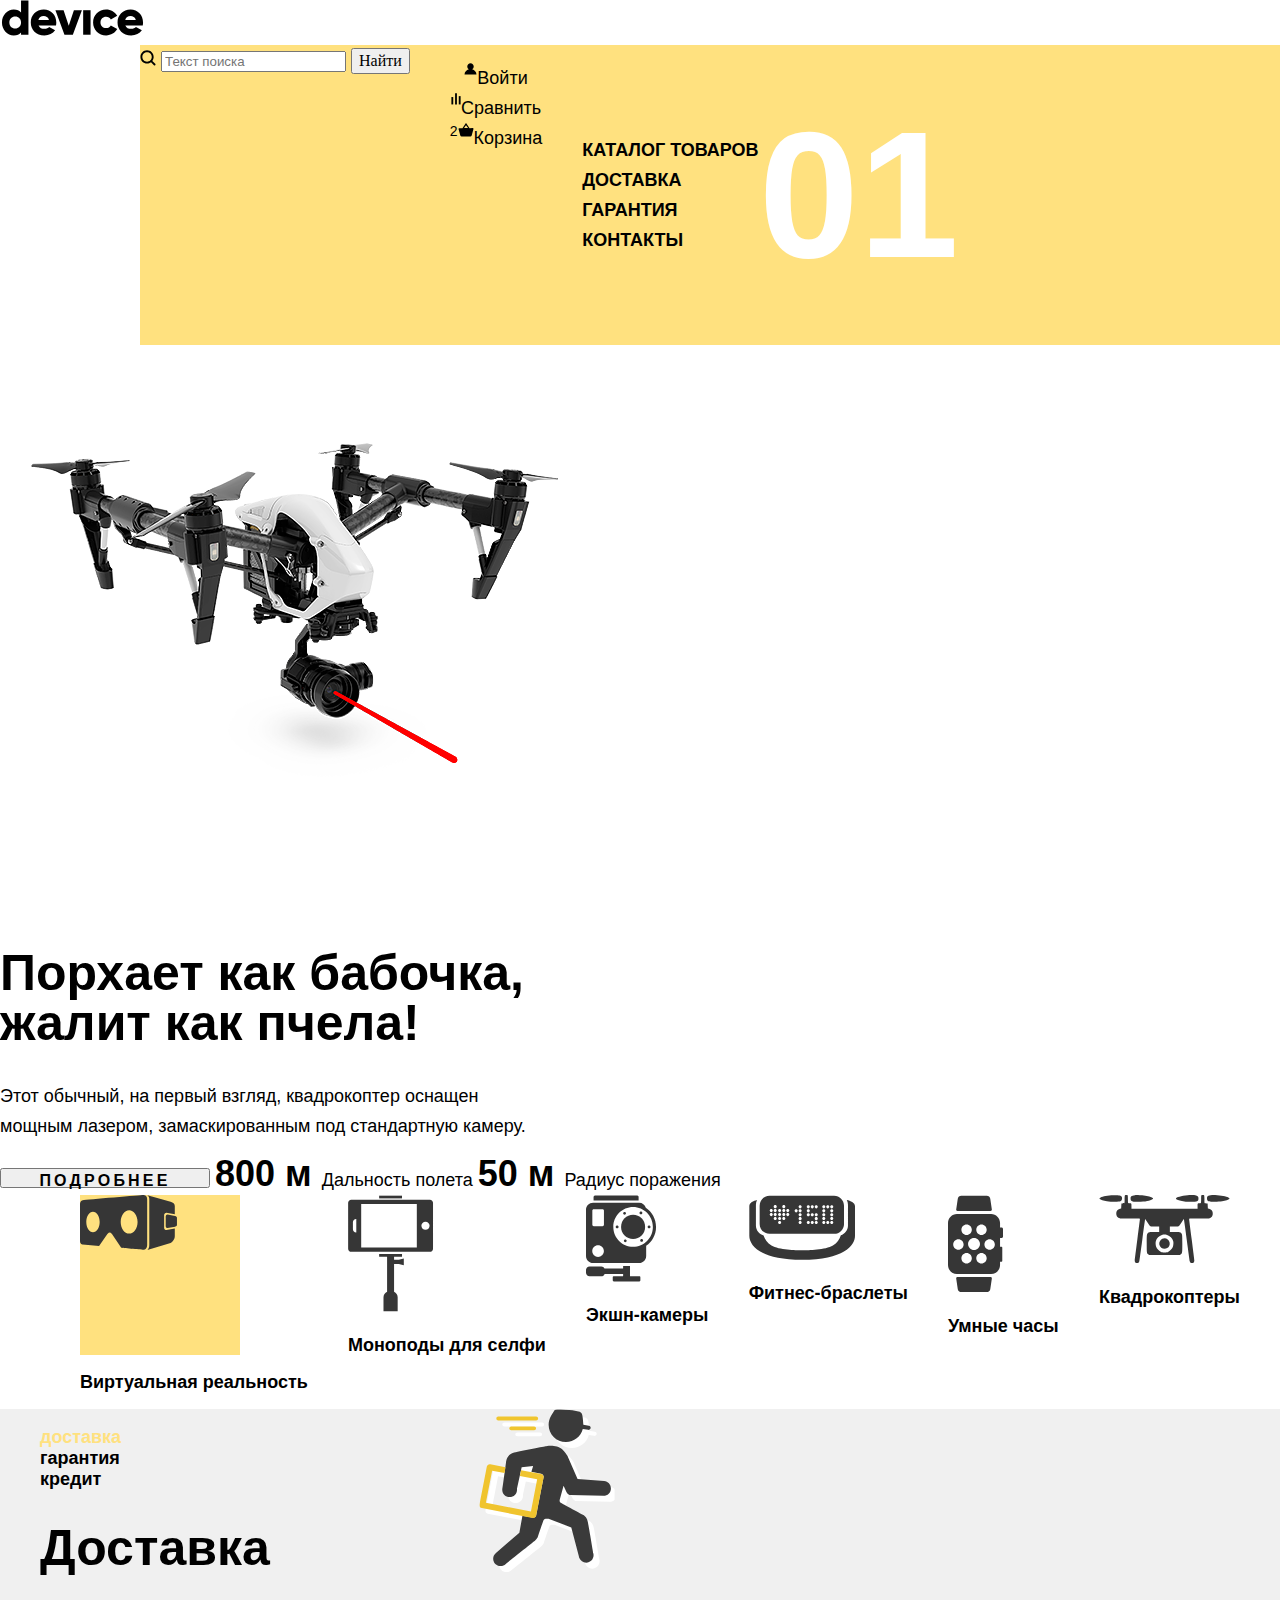
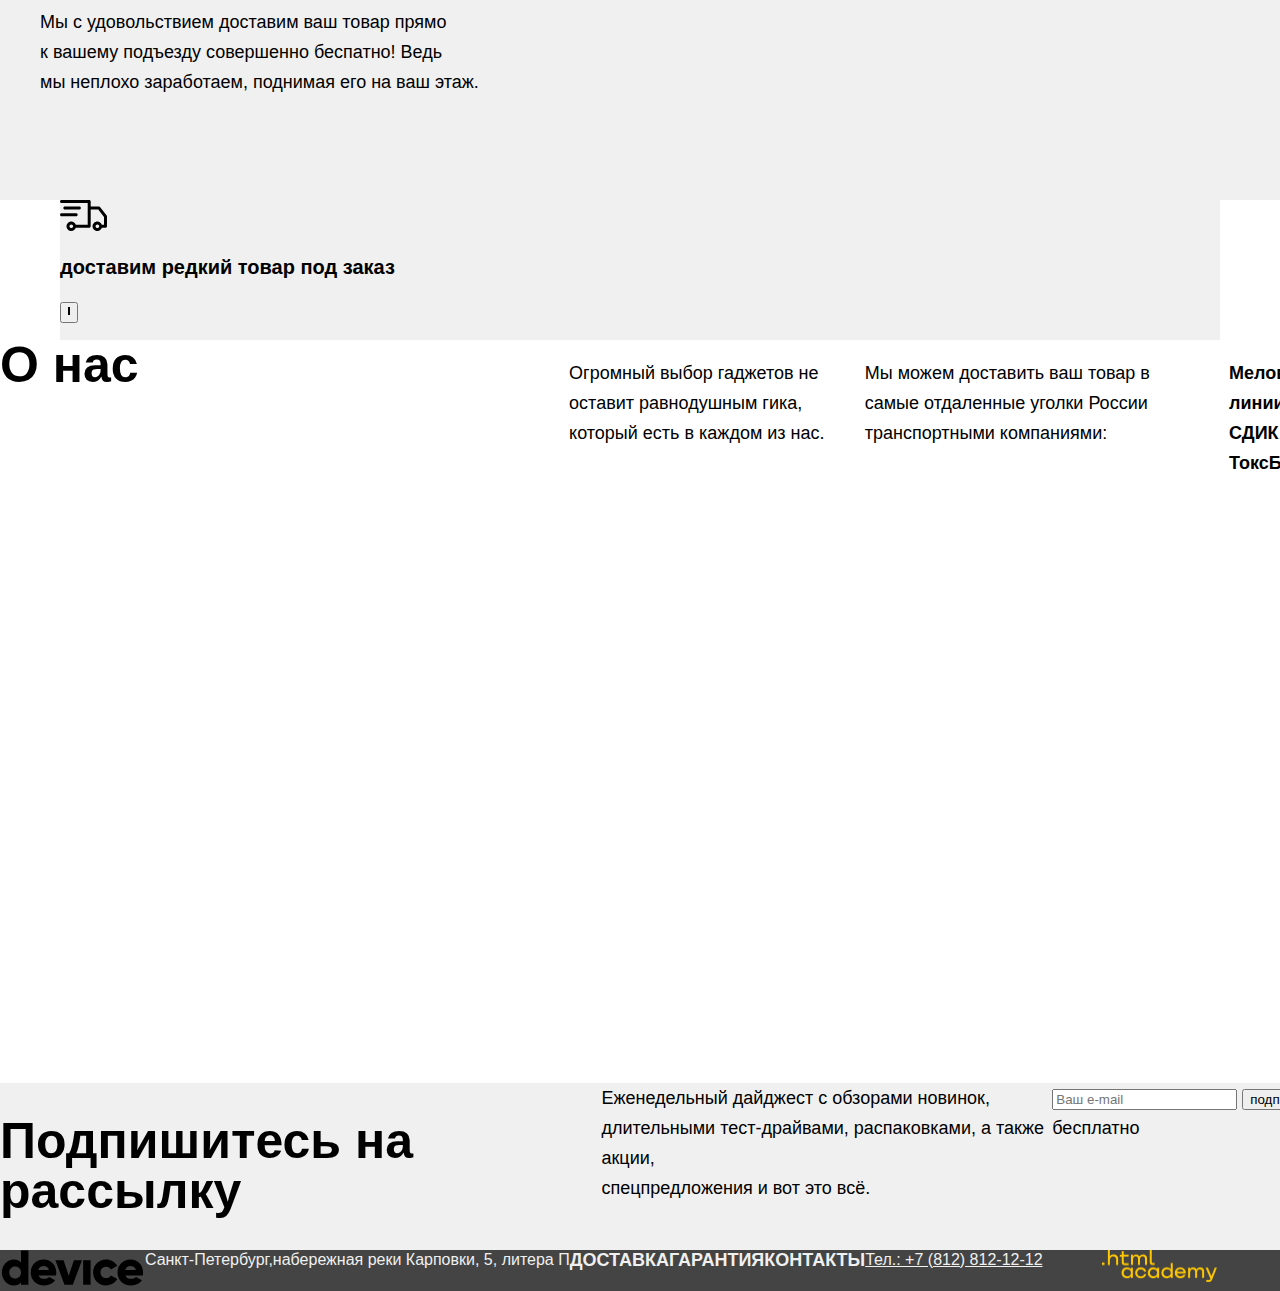
==== index.html @ a450aac5 "Merge pull request #3 from Vladbystryakov/master" ====
<!DOCTYPE html>
<html lang="ru">
  <head>
    <meta charset="utf-8">
    <title>HTML Academy: Девайс</title>
    <link rel="stylesheet" href="/ styles/styles.css">
  </head>
  <body>
      <header class="page-header">
        <img src="/images/header/logo.svg" class="logo" alt="Логотип Девайс" width="145" height="36">
        <div class="header">
          <section class="search">
          <form class="search">
            <img src="/images/header/search.svg" alt="лупа" width="16" height="16">
            <input type="text" name="search" class="search" placeholder="Текст поиска">
            <button type="submit" class="search-button">Найти</button>
            </form>
          </section>

          <nav class="icons">
            <ul class="navigation-user">
              <li class="icons item-user">
                <img src="/images/header/enter.svg" alt="вход-иконка" width="13" height="12">
                <a href="#" class="navigation-link-enter">
                  <span class="icons visually-hidden">
                    Войти
                  </span>
                </a>
             </li>
              <li class="icons item-user">
                <img src="/images/header/compare.svg" alt="сравнение-иконка" width="10" height="12">
                <a href="#" class="navigation-link-compare">
                  <span class="icons visually-hidden">
                  Сравнить
                  </span>
                </a>
              </li>
              <li class="icons item-user">
                <span class="icons number">2</span>
                <img src="/images/header/bin.svg" alt="корзина" width="16" height="14">
                <a href="#" class="navigation-link-bin">
                  <span class="icons visually-hidden">
                  Корзина
                  </span>
                </a>
              </li>
           </ul>
          </nav>

           <div class="navigation-box">
            <ul class="navigation-list">
              <li class="navigation navigation-item">
                <a href="catalog.html" class="link catalog-main">
                 каталог товаров
                </a>
              </li>
              <li class="navigation navigation-item">
                <a href="#" class="link delivery-main">
                  доставка
                </a>
              </li>
              <li class="navigation navigation-item">
                <a href="#" class="link warranty-main">
                  гарантия
                </a>
              </li>
            </li>
              <li class="navigation navigation-item">
                <a href="#" class="link contacts-main">
                  контакты
                </a>
              </li>
            </ul>
            <span class="text-white-number-01">01</span>
          </div>
        </div>

      <div class="quadcopt">
        <img src="/images/main/foto quadcopt.png" class="quadcopt" alt="Фотография квадрокоптера" width="560" height="560">
      </div>
        <section class="main-description">
      <h1 class="main visually-hidden">Порхает как бабочка,<br>жалит как пчела!</h1>
          <p class="description">Этот обычный, на первый взгляд, квадрокоптер
            оснащен <br> мощным лазером, замаскированным под стандартную камеру.
           </p>
        </section>
      <button type="button" class="button-main">подробнее</button>
        <span class="description-800m">
          <b>800 м</b>
        </span>
        <span class="description">Дальность полета</span>
        <span class="advantage-50m">
          <b>50 м</b>
        </span>
        <span class="advantage">Радиус поражения</span>
      </header>

      <main class="main-container main-index">
        <ul class="products">
        <li class="content">
           <div class="content"> <a href="#" class="products-link"> <img src="/images/main/glasses.svg" class="VR" alt="Изображение VR очков"
          width="97" height="55"></a></div>
            <h2 class="products vr">Виртуальная реальность</h2>
        </li>
        <li class="content">
          <img src="/images/main/selfie stick .svg" class="selfie" alt="Изображение selfie палки"
          width="86" height="117">
            <h2 class="products selfie">Моноподы для селфи</h2>
        </li>
        <li class="content">
          <img src="/images/main/camera.svg" class="cameras" alt="Изображение action камеры"
          width="71" height="87">
            <h2 class="products cameras">Экшн-камеры</h2>
        </li>
        <li class="content">
        <img src="/images/main/wristband.svg" class="fitness-wristband" alt="Изображение fitness браслета"
          width="107" height="65">
            <h2 class="products fitness-wristband">Фитнес-браслеты</h2>
        </li>
        <li class="content">
          <img src="/images/main/watch.svg" class="smart-watch" alt="Изображение умных часов"
          width="56" height="98">
            <h2 class="products smart-watch">Умные часы</h2>
        </li>
        <li class="content">
          <img src="/images/main/quadcopt.svg" class="copter" alt="Изображение квадрокоптера"
          width="132" height="69">
            <h2 class="products copter">Квадрокоптеры</h2>
          </li>
        </ul>

      <div class="delivery-warranty-credit">
        <section class="delivery-warranty-credit">
        <ul class="d-w-c-list">
          <li class="item delivery text">
            доставка
          </li>
          <li class="item warranty">гарантия</li>
          <li class="item credit">кредит</li>
          <h1 class="delivery">Доставка</h1>
          <p class="description">Мы с удовольствием доставим ваш товар прямо<br> к вашему подъезду совершенно беспатно!
              Ведь<br> мы неплохо заработаем, поднимая его на ваш этаж.</p>
        </ul>
        <img src="/images/main/delivery man.svg" class="delivery-man" alt="Изображение доставщика"
        width="136" height="164">
        </section>
      </div>

      <div class="delivery-only">
        <section class="delivery only">
        <img src="/images/main/car.svg" class="delivery-car" alt="Иконка машины"
        width="47" height="31">
        <p class="only delivery-only-text">доставим редкий товар под заказ</p>
        <button type="button" class="button">
          <img src="/images/main/point.svg" class="delivery-only-icon" alt="перевернутый знак"
          width="2" height="12"></button>
        </section>
      </div>

      <div class="about">
      <section class="about">
        <h1 class="about">О нас</h1>
        <p class="description about-us">Огромный выбор гаджетов не оставит равнодушным
        гика, который есть в каждом из нас.</p>
        <p class="description">Мы можем доставить ваш товар в самые отдаленные уголки России транспортными компаниями:</p>
        <ol class="about-comp">
          <li class="comp">Меловые линии</li>
          <li class="comp">СДИК</li>
          <li class="comp">ТоксБерри</li>
        </ol>
        <a href="#" class="link">подробнее о нас</a>
      </section>

      <section class="contacts" id="contacts">
        <h1 class="contacts">Контакты</h1>
        <p class="description contacts">Вы можете забрать товар сами, заезав в наш офис.
        Заодно сможете проверить работоспособность покупки.</p>
        <h2 class="comp" >Интернет-магазин "Девайс"</h2>
        <address><p class="description adress">Санкт-Петербург,набережная реки Карповки, 5, литера П</p>
          <a class="tel" href="tel:+78128121212">+7 (812) 812-12-12</a>
        </address>
        <ul class="time">
          <h2 class="comp"> Время работы</h2>
          <li class="comp">пн-пт: с 10:00 до 22:00</li>
          <li class="comp">сб-вс: с 10:00 до 19:00</li>
        </ul>
        <a href="#" class="link">напишите нам</a>
      </section>
      </div>

      <section class="mailing">
        <p class="description subscription"><h1 class="describe">Подпишитесь на рассылку</h1>Еженедельный дайджест с обзорами новинок,<br>
        длительными тест-драйвами, распаковками, а также акции,<br>
        спецпредложения и вот это всё.</p>
      <form class="email" action="https://echo.htmlacademy.ru/" method="post">
        <label class="email">
          <input type="email" name="email-date" placeholder="Ваш e-mail">
        </label>
        <button type="button" class="button">подписаться</button>
        <img src="/images/main/green mark.svg" alt="галочка" width="14" height="14">
        <span class="description">Это бесплатно</span>
      </form>
      </section>
    </main>

    <footer class="page-footer">
      <img src="/images/header/logo.svg" class="footer logo" alt="Логотип Девайс" width="144.9" height="36">
      <address class="description">Санкт-Петербург,набережная
               реки Карповки, 5, литера П
      </address>
      <a href="#" class="link delivery">доставка</a>
      <a href="#" class="link warranty"> гарантия</a>
      <a href="#contacts" class="link contacts">контакты</a>
      <a class="tel white" href="tel:+78128121212">Тел.: +7 (812) 812-12-12</a>
      <a class="academy-logo" href="https://htmlacademy.ru/">
        <img src="/images/footer/tg.svg" alt="телеграм" width="13.34" height="11.19">
        <img src="/images/footer/youtube.svg" alt="ютуб" width="16" height="10.67">
        <img src="/images/footer/twit.svg" alt="твиттер" width="15" height="14.06">
      <img src="/images/footer/academy logo.png" alt="Логотип Академии" width="114.9" height="32.9"></a>
    </footer>
  </body>
</html>
----  styles/styles.css ----
@font-face {
  font-family:  "Raleway";
  font-style: normal;
  font-weight:  800;
  src: url("fonts/raleway/raleway-800.woff2") format("woff2");
  font-display:swap;
}

@font-face {
    font-family:  "Rubik";
    font-style: normal;
    font-weight: 400;
    src: url("fonts/rubik/rubik-400.woff2") format("woff2");
    font-display:swap;
}

@font-face {
    font-family:  "Raleway";
    font-style: normal;
    font-weight: 700;
    src: url("fonts/rubik/rubik-700") format("woff2");
    font-display:swap;
}

html {
    height: 100%;
}

body {
    display: flex;
    margin: 0;
    flex-direction: column;
    min-height: 100%;
    font-family: "Rubik", sans-serif;
    font-size: 18px;
    line-height: 30px;
    color: #000;
    background-color: white;
}

.main-container{
    flex-grow:1;
}

.button-main {
    display: inline;
    width: 210px;
    height: 20px;
    font-family: 'Raleway', sans-serif;
    font-style: normal;
    font-weight: 800;
    font-size: 16px;
    line-height: 19px;
    text-align: center;
    letter-spacing: 0.2em;
    text-transform: uppercase;
    text-decoration: none;
    cursor: pointer;
    color: #000;
}

.search-button {
    font-family: 'Rubik';
    font-style: normal;
    font-weight: 400;
    font-size: 16px;
    line-height: 20px;
    text-align: center;
    cursor: pointer;
    color: #000000;
}

header.page-header {
    margin: 0 auto;
    flex-direction: column;
    width: 1440px;
    min-height: 750px;
    background-color:#FFFFFF;
}

.navigation-box {
    display: flex;
    justify-content: flex-start;
    align-items: center;
}

.header{
    display: flex;
    background-color: #FFE17F;
    width: 1160px;
    min-height: 300px;
    margin:0 auto;
}

.quadcopt{
    display: inline-block;
    width: 560px;
    min-height: 560px;
}

ul.products{
    display: flex;
    justify-content: space-between;
    width: 1160px;
    margin:0 auto;
}

.link {
    font-family: "Raleway", "Arial", sans-serif;
    font-weight: 800;
    font-size: 18px;
    line-height: 21px;
    text-decoration: none;
    color: #000000;
    text-transform: uppercase;
}

.link.delivery,
.link.warranty,
.link.contacts {
    color: #F0F0F0;
}

.text-white-number-01 {
    font-weight: 700;
    font-size: 180px;
    line-height: 30px;
    color: #FFFFFF;
}

h2.navigation {
    font-size: 16px;
    line-height: 19px;
}

.icons {
    display: flex;
    justify-content: center;
    align-items: flex-start;
    font-family: "Rubik", sans-serif;
    font-weight: 400;
    font-size: 18px;
    line-height: 30px;
    color: #000000;
}

.icons.number {
    font-size: 14px;
    line-height: 17px;
}

a {
    text-decoration: none;
}

.pagination-link {
    font-family: "Rubik", sans-serif;
    font-weight: 400;
    font-size: 16px;
    line-height: 20px;
    color: #000000;
}

li {
    list-style-type: none;
}

h1 {
    font-family: 'Raleway', sans-serif;
    font-weight: 800;
    font-size: 50px;
    line-height: 50px
}

.description,
.advantage {
    font-family: 'Rubik', sans-serif;
    font-weight: 400;
    line-height: 30px;
}

.description-800m,
.advantage-50m {
    font-family: 'Rubik', sans-serif;
    font-weight: 400;
    font-size: 36px;
    line-height: 30px;
}

address.description {
    font-size: 16px;
}

a.description {
    font-size: 16px;
    line-height: 19px;
}

.more {
    font-family: 'Raleway', sans-serif;
    font-weight: 800;
    font-size: 18px;
    line-height: 21px;
}

.products {
    font-family: 'Raleway', sans-serif;
    font-weight: 800;
    font-size: 18px;
    line-height: 24px;
}

div.content {
    background-color: #FFE17F;
    width: 160px;
    height: 160px;
}

.delivery-warranty-credit{
    display: flex;
    width: 1440px;
    min-height: 391px;
    margin: 0 auto;
}

section.delivery-warranty-credit{
    background-color: #F0F0F0;
    width: 1440px;
    height: 289px;
}

.item {
    font-family: 'Raleway', sans-serif;
    font-weight: 800;
    font-size: 18px;
    line-height: 21px;
    color: #000000;
}

.delivery.text {
    color: #FFE17F;
}

.only {
    font-family: 'Raleway', sans-serif;
    font-weight: 800;
    font-size: 20px;
    line-height: 23px;
}

.delivery-only {
    display: flex;
    width: 1160px;
    min-height: 140px;
    margin: 0 auto;
    background-color: #F0F0F0;
    height: 100px;
}

.about{
    display: flex;
    width: 1440px;
    margin: 0 auto;
}

.comp {
    font-family: 'Rubik', sans-serif;
    font-weight: 700;
    font-size: 24px;
    line-height: 30px;
}

li.comp {
    font-size: 18px;
}

span.comp {
    font-size: 18px;
    line-height: 20px;
}

.download {
    font-family: 'Raleway', sans-serif;
    font-weight: 800;
    font-size: 16px;
    line-height: 19px;
}

.mailing {
    display: flex;
    margin: 0 auto;
    width: 1440px;
    background-color: #F0F0F0;
}

footer {
    display: flex;
    width: 1440px;
    margin: 0 auto;
    background-color: #444444;
}

.tel {
    font-family: 'Rubik', sans-serif;
    font-weight: 400;
    font-size: 16px;
    line-height: 20px;
    text-decoration: underline;
    color: #000000;
    font-style: normal;
}

.tel.white{
    color: #F0F0F0;
}

address.description{
    font-family: 'Rubik', sans-serif;
    font-style: normal;
    font-weight: 400;
    font-size: 16px;
    line-height: 20px;
    color: #F0F0F0;
}

.inner {
    display: flex;
    margin: 0 auto;
    flex-direction: row;
    width: 1440px;
    min-height: 1428px;
    background-color: #F0F0F0;
}

.catalog {
    display: flex;
    align-items: flex-start;
    justify-content: flex-end;
    flex-wrap: wrap;
    width: 840px;
    background-color: #FFFFFF;
}

.sort-population {
    display: flex;
    margin: 0 auto;
    width: 840px;
    background-color: #F0F0F0;
}

.filter {
    flex-direction: column;
    width: 320px;
    height: 1316px;
}

.box-selfie {
    display: flex;
    justify-content: space-around;
    width: 760px;
    margin: 0 auto;
}

.box-stick-foto {
    display: flex;
    justify-content: space-around;
    width: 760px;
    margin: 0 auto;
}

.download-button {
    display: flex;
    margin: 0 auto;
    justify-content: center;
    width: 760px;
}

.pagination {
    display: flex;
    margin: 0 auto;
    width: 760px;
}
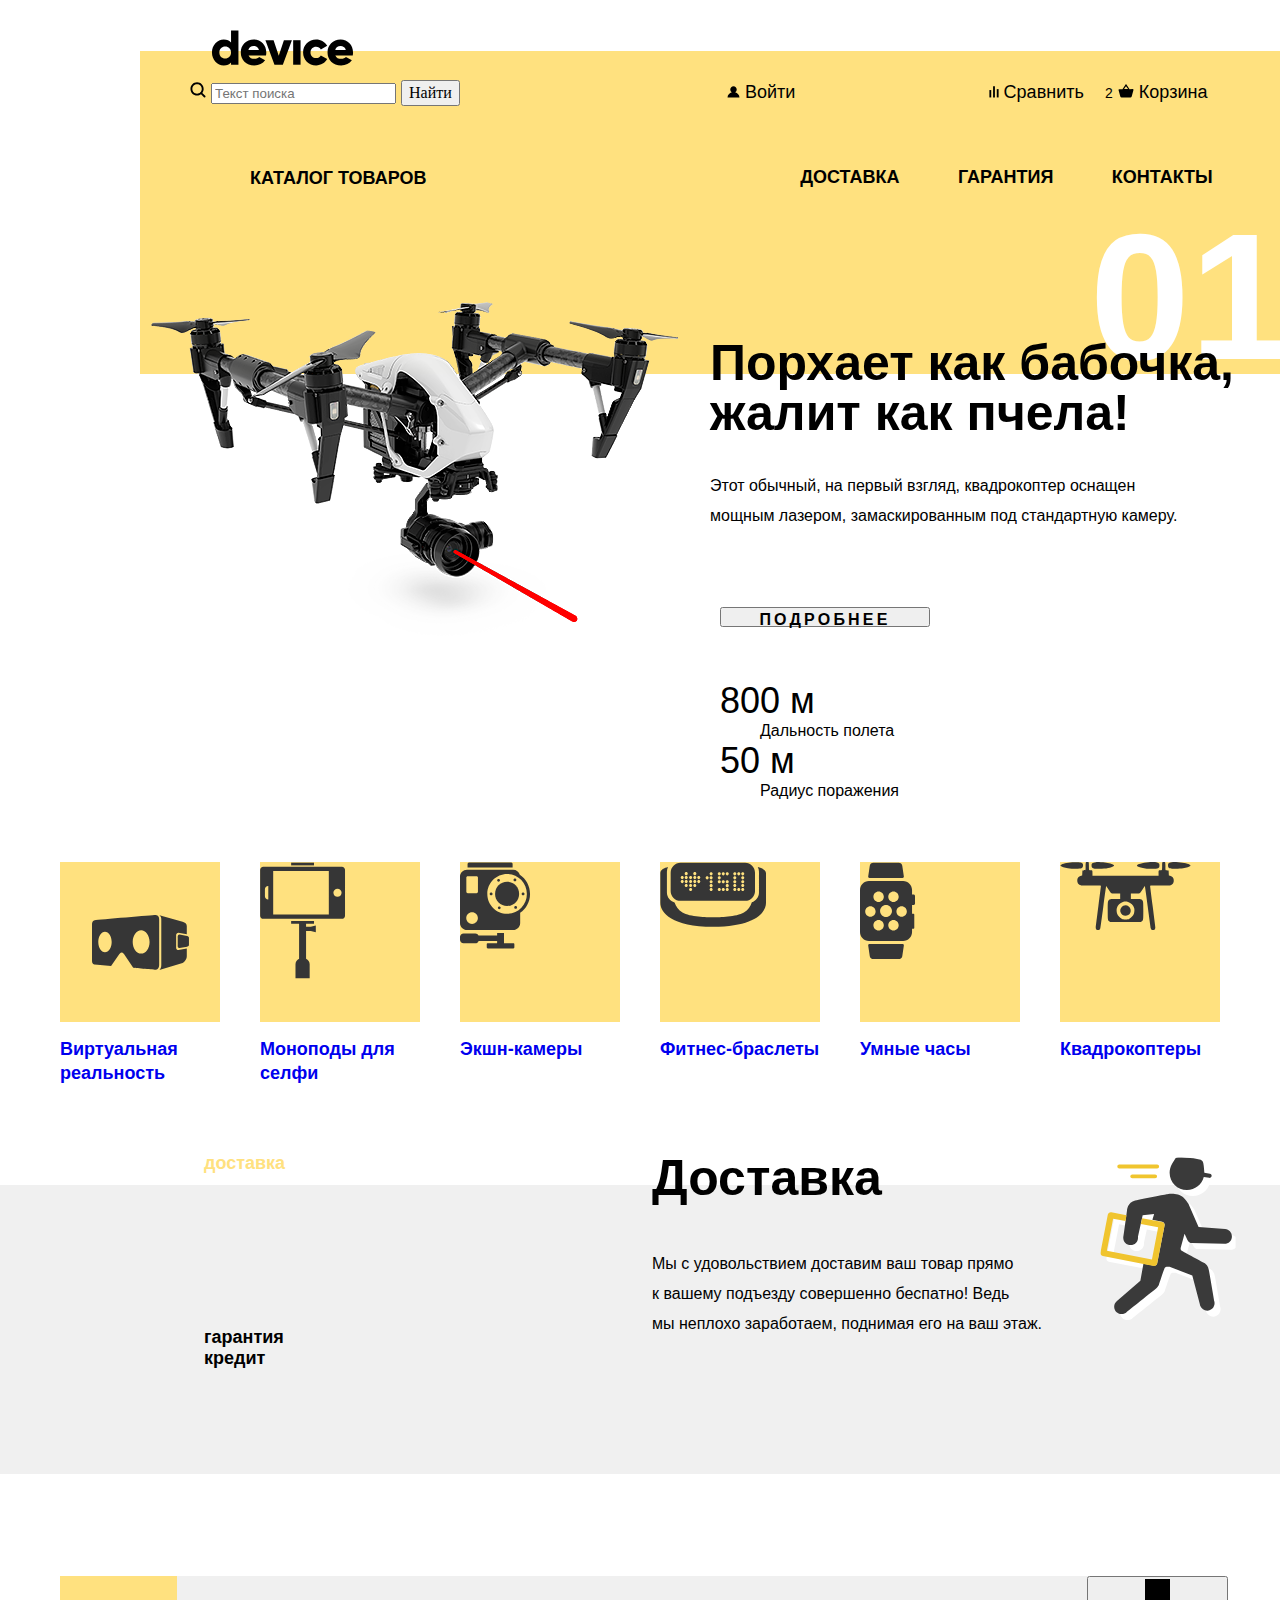
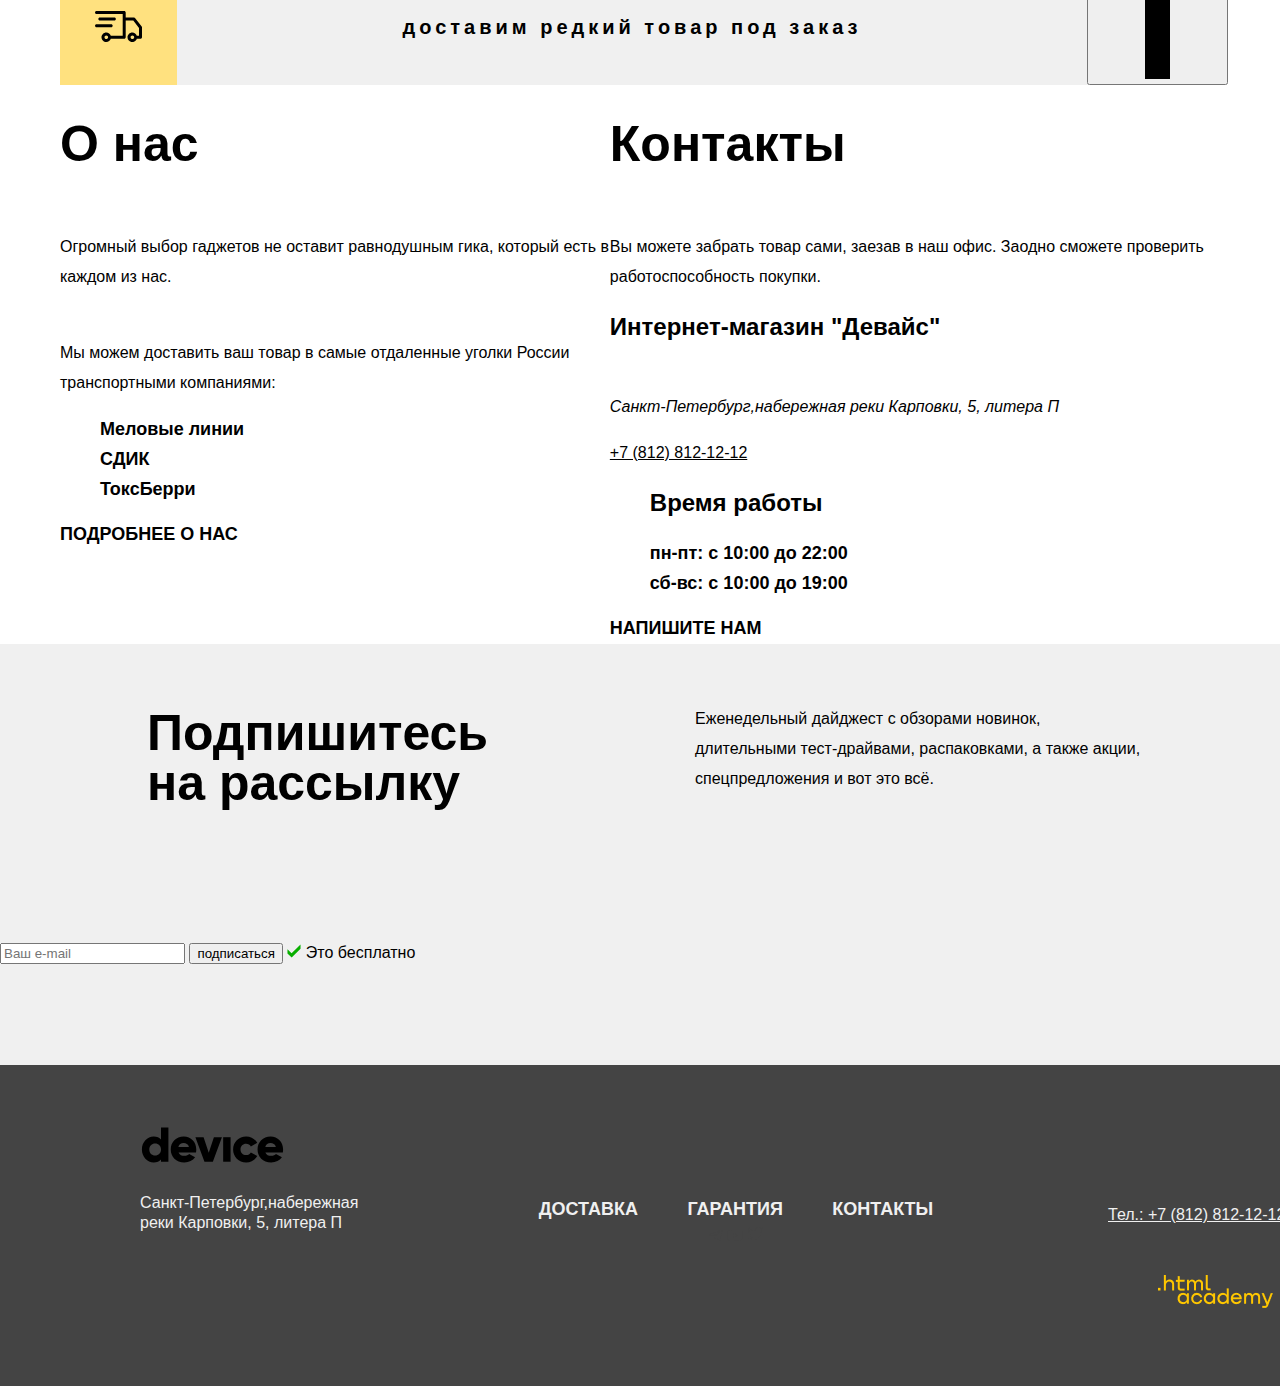
==== commit 970ba94b: "сетки на флексах" ====
--- a/index.html
+++ b/index.html
@@ -3,161 +3,208 @@
   <head>
     <meta charset="utf-8">
     <title>HTML Academy: Девайс</title>
-    <link rel="stylesheet" href="/ styles/styles.css">
+    <link rel="stylesheet" href="./styles/styles.css">
   </head>
   <body>
       <header class="page-header">
-        <img src="/images/header/logo.svg" class="logo" alt="Логотип Девайс" width="145" height="36">
+        <div class="logo-box">
+          <img src="./images/header/logo.svg" class="logo" alt="Логотип Девайс" width="145" height="36">
+        </div>
         <div class="header">
-          <section class="search">
-          <form class="search">
-            <img src="/images/header/search.svg" alt="лупа" width="16" height="16">
-            <input type="text" name="search" class="search" placeholder="Текст поиска">
-            <button type="submit" class="search-button">Найти</button>
-            </form>
-          </section>
-
-          <nav class="icons">
-            <ul class="navigation-user">
-              <li class="icons item-user">
-                <img src="/images/header/enter.svg" alt="вход-иконка" width="13" height="12">
+          <nav class="icons-navigation">
+            <ul class="icons-navigation-user">
+              <li class="icons search">
+                  <form class="icons search-general">
+                    <img src="./images/header/search.svg" alt="лупа" width="16" height="16" class="search-icon">
+                    <input type="text" name="search" class="search-text" placeholder="Текст поиска">
+                    <button type="submit" class="search-button">Найти</button>
+                    </form>
+              </li>
+              <li class="icons enter">
                 <a href="#" class="navigation-link-enter">
+                <img src="./images/header/enter.svg" alt="вход-иконка" width="13" height="12">
                   <span class="icons visually-hidden">
                     Войти
                   </span>
                 </a>
              </li>
+             <div class="compare-bin">
               <li class="icons item-user">
-                <img src="/images/header/compare.svg" alt="сравнение-иконка" width="10" height="12">
                 <a href="#" class="navigation-link-compare">
+                  <img src="./images/header/compare.svg" alt="сравнение-иконка" width="10" height="12">
                   <span class="icons visually-hidden">
                   Сравнить
                   </span>
                 </a>
               </li>
               <li class="icons item-user">
-                <span class="icons number">2</span>
-                <img src="/images/header/bin.svg" alt="корзина" width="16" height="14">
                 <a href="#" class="navigation-link-bin">
+                  <span class="icons number">2</span>
+                  <img src="./images/header/bin.svg" alt="корзина" width="16" height="14">
                   <span class="icons visually-hidden">
-                  Корзина
+                    Корзина
                   </span>
                 </a>
               </li>
+             </div>
            </ul>
           </nav>
 
-           <div class="navigation-box">
-            <ul class="navigation-list">
-              <li class="navigation navigation-item">
+            <ul class="navigation navigation-list">
+              <li class="navigation navigation-item-catalog">
                 <a href="catalog.html" class="link catalog-main">
                  каталог товаров
                 </a>
               </li>
-              <li class="navigation navigation-item">
+              <div class="navigation-item">
+              <li class="navigation">
                 <a href="#" class="link delivery-main">
                   доставка
                 </a>
               </li>
-              <li class="navigation navigation-item">
+              <li class="navigation">
                 <a href="#" class="link warranty-main">
                   гарантия
                 </a>
               </li>
             </li>
-              <li class="navigation navigation-item">
+              <li class="navigation">
                 <a href="#" class="link contacts-main">
                   контакты
                 </a>
               </li>
+              </div>
             </ul>
-            <span class="text-white-number-01">01</span>
-          </div>
+            <div class="box-01">
+            <span class="text-white-number-01">01</span></div>
         </div>
 
       <div class="quadcopt">
-        <img src="/images/main/foto quadcopt.png" class="quadcopt" alt="Фотография квадрокоптера" width="560" height="560">
-      </div>
+        <img src="./images/main/foto quadcopt.png" class="quadcopt-img" alt="Фотография квадрокоптера" width="560" height="560">
+      </div>
+      <div class="description-box">
         <section class="main-description">
-      <h1 class="main visually-hidden">Порхает как бабочка,<br>жалит как пчела!</h1>
-          <p class="description">Этот обычный, на первый взгляд, квадрокоптер
+          <h1 class="main">Порхает как бабочка,<br>жалит как пчела!</h1>
+          <p class="main-description">Этот обычный, на первый взгляд, квадрокоптер
             оснащен <br> мощным лазером, замаскированным под стандартную камеру.
            </p>
-        </section>
-      <button type="button" class="button-main">подробнее</button>
-        <span class="description-800m">
-          <b>800 м</b>
-        </span>
-        <span class="description">Дальность полета</span>
-        <span class="advantage-50m">
-          <b>50 м</b>
-        </span>
-        <span class="advantage">Радиус поражения</span>
+         </section>
+         <div class="more">
+        <button type="button" class="button-main">подробнее</button>
+        </div>
+        <div class="details">
+          <dl class="description-800m">
+            <dt>800 м</dt>
+          <dd class="description">Дальность полета</dd>
+          <dl class="advantage-50m">
+            <dt>50 м</dt>
+          <dd class="advantage">Радиус поражения</dd>
+        </div>
+      </div>
       </header>
 
       <main class="main-container main-index">
         <ul class="products">
         <li class="content">
-           <div class="content"> <a href="#" class="products-link"> <img src="/images/main/glasses.svg" class="VR" alt="Изображение VR очков"
-          width="97" height="55"></a></div>
-            <h2 class="products vr">Виртуальная реальность</h2>
-        </li>
-        <li class="content">
-          <img src="/images/main/selfie stick .svg" class="selfie" alt="Изображение selfie палки"
-          width="86" height="117">
-            <h2 class="products selfie">Моноподы для селфи</h2>
-        </li>
-        <li class="content">
-          <img src="/images/main/camera.svg" class="cameras" alt="Изображение action камеры"
-          width="71" height="87">
-            <h2 class="products cameras">Экшн-камеры</h2>
-        </li>
-        <li class="content">
-        <img src="/images/main/wristband.svg" class="fitness-wristband" alt="Изображение fitness браслета"
-          width="107" height="65">
-            <h2 class="products fitness-wristband">Фитнес-браслеты</h2>
-        </li>
-        <li class="content">
-          <img src="/images/main/watch.svg" class="smart-watch" alt="Изображение умных часов"
-          width="56" height="98">
-            <h2 class="products smart-watch">Умные часы</h2>
-        </li>
-        <li class="content">
-          <img src="/images/main/quadcopt.svg" class="copter" alt="Изображение квадрокоптера"
-          width="132" height="69">
-            <h2 class="products copter">Квадрокоптеры</h2>
+          <a href="#" class="products-link">
+            <div class="products-box">
+             <img src="./images/main/glasses.svg" class="vr" alt="Изображение VR очков"
+                width="97" height="55">
+            </div>
+            <div class="content-description">
+            <h2 class="products-description">Виртуальная <br> реальность</h2>
+            </div></a>
+        </li>
+        <li class="content">
+            <a href="#" class="products-link">
+              <div class="products-box">
+                <img src="./images/main/selfie stick .svg" class="selfie" alt="Изображение selfie палки"
+                  width="86" height="117">
+              </div>
+              <div class="content-description">
+                <h2 class="products-description">Моноподы для селфи</h2>
+              </div>
+            </a>
+        </li>
+        <li class="content">
+            <a href="#" class="products-link">
+              <div class="products-box">
+                <img src="./images/main/camera.svg" class="cameras" alt="Изображение action камеры"
+                  width="71" height="87">
+              </div>
+              <div class="content-description">
+                <h2 class="products-description">Экшн-камеры</h2>
+              </div>
+            </a>
+        </li>
+        <li class="content">
+            <a href="#" class="priducts-link">
+              <div class="products-box">
+                <img src="./images/main/wristband.svg" class="fitness-wristband" alt="Изображение fitness браслета"
+                  width="107" height="65">
+              </div>
+              <div class="content-description">
+                <h2 class="products-description">Фитнес-браслеты</h2>
+              </div>
+            </a>
+        </li>
+        <li class="content">
+            <a href="#" class="products-link">
+              <div class="products-box">
+                <img src="./images/main/watch.svg" class="smart-watch" alt="Изображение умных часов"
+                  width="56" height="98">
+              </div>
+              <div class="content-description">
+                <h2 class="products-description">Умные часы</h2>
+              </div>
+            </a>
+        </li>
+        <li class="content">
+            <a href="#" class="products-link">
+              <div class="products-box">
+                <img src="./images/main/quadcopt.svg" class="copter" alt="Изображение квадрокоптера"
+                  width="132" height="69">
+              </div>
+              <div class="content-description">
+                <h2 class="products-description">Квадрокоптеры</h2>
+              </div>
+            </a>
           </li>
         </ul>
 
-      <div class="delivery-warranty-credit">
+      <div class="delivery-warranty-credit-box">
         <section class="delivery-warranty-credit">
-        <ul class="d-w-c-list">
-          <li class="item delivery text">
-            доставка
-          </li>
-          <li class="item warranty">гарантия</li>
-          <li class="item credit">кредит</li>
-          <h1 class="delivery">Доставка</h1>
-          <p class="description">Мы с удовольствием доставим ваш товар прямо<br> к вашему подъезду совершенно беспатно!
-              Ведь<br> мы неплохо заработаем, поднимая его на ваш этаж.</p>
-        </ul>
-        <img src="/images/main/delivery man.svg" class="delivery-man" alt="Изображение доставщика"
-        width="136" height="164">
+          <div class="delivery-container">
+            <ul class="delivery-list">
+              <li class="item delivery text">
+                доставка
+              </li>
+              <li class="item warranty">гарантия</li>
+              <li class="item credit">кредит</li>
+            </ul>
+            <div class="delivery">
+              <h1 class="delivery-head">Доставка</h1>
+              <p class="description">Мы с удовольствием доставим ваш товар прямо<br> к вашему подъезду совершенно беспатно!
+                Ведь<br> мы неплохо заработаем, поднимая его на ваш этаж.</p>
+            </div>
+            <img src="./images/main/delivery man.svg" class="delivery-man" alt="Изображение доставщика"
+                width="136" height="164">
+            </div>
         </section>
       </div>
 
       <div class="delivery-only">
-        <section class="delivery only">
-        <img src="/images/main/car.svg" class="delivery-car" alt="Иконка машины"
-        width="47" height="31">
+        <section class="delivery-only-image">
+          <img src="./images/main/car.svg" class="delivery-car" alt="Иконка машины"
+           width="47" height="31">
+        </section>
         <p class="only delivery-only-text">доставим редкий товар под заказ</p>
         <button type="button" class="button">
-          <img src="/images/main/point.svg" class="delivery-only-icon" alt="перевернутый знак"
+          <img src="./images/main/point.svg" class="delivery-only-icon" alt="перевернутый знак"
           width="2" height="12"></button>
-        </section>
-      </div>
-
-      <div class="about">
+      </div>
+
+      <div class="about-contacts">
       <section class="about">
         <h1 class="about">О нас</h1>
         <p class="description about-us">Огромный выбор гаджетов не оставит равнодушным
@@ -189,34 +236,47 @@
       </div>
 
       <section class="mailing">
-        <p class="description subscription"><h1 class="describe">Подпишитесь на рассылку</h1>Еженедельный дайджест с обзорами новинок,<br>
-        длительными тест-драйвами, распаковками, а также акции,<br>
-        спецпредложения и вот это всё.</p>
-      <form class="email" action="https://echo.htmlacademy.ru/" method="post">
-        <label class="email">
-          <input type="email" name="email-date" placeholder="Ваш e-mail">
-        </label>
-        <button type="button" class="button">подписаться</button>
-        <img src="/images/main/green mark.svg" alt="галочка" width="14" height="14">
-        <span class="description">Это бесплатно</span>
-      </form>
+        <div class="describe-subscription">
+          <h1 class="describe">Подпишитесь на рассылку</h1>
+          <p class="description subscription">Еженедельный дайджест с обзорами новинок,<br>
+            длительными тест-драйвами, распаковками, а также акции,<br>
+            спецпредложения и вот это всё.</p>
+        </div>
+        <form class="email" action="https://echo.htmlacademy.ru/" method="post">
+          <label class="email">
+            <input type="email" name="email-date" placeholder="Ваш e-mail">
+          </label>
+          <button type="button" class="button">подписаться</button>
+          <img src="./images/main/green mark.svg" alt="галочка" width="14" height="14">
+          <span class="description">Это бесплатно</span>
+        </form>
       </section>
     </main>
 
     <footer class="page-footer">
-      <img src="/images/header/logo.svg" class="footer logo" alt="Логотип Девайс" width="144.9" height="36">
-      <address class="description">Санкт-Петербург,набережная
+      <div class="logo-description">
+        <img src="./images/header/logo.svg" class="footer logo" alt="Логотип Девайс" width="144.9" height="36">
+        <address class="description">Санкт-Петербург,набережная
                реки Карповки, 5, литера П
-      </address>
-      <a href="#" class="link delivery">доставка</a>
-      <a href="#" class="link warranty"> гарантия</a>
-      <a href="#contacts" class="link contacts">контакты</a>
-      <a class="tel white" href="tel:+78128121212">Тел.: +7 (812) 812-12-12</a>
-      <a class="academy-logo" href="https://htmlacademy.ru/">
-        <img src="/images/footer/tg.svg" alt="телеграм" width="13.34" height="11.19">
-        <img src="/images/footer/youtube.svg" alt="ютуб" width="16" height="10.67">
-        <img src="/images/footer/twit.svg" alt="твиттер" width="15" height="14.06">
-      <img src="/images/footer/academy logo.png" alt="Логотип Академии" width="114.9" height="32.9"></a>
+        </address>
+      </div>
+      <div class="footer-links">
+        <div class="footer-delivery">
+          <a href="#" class="link footer-box">доставка</a>
+          <a href="#" class="link footer-box"> гарантия</a>
+          <a href="#contacts" class="link footer-box">контакты</a>
+        </div>
+        <div class="social">
+          <img src="./images/footer/tg.svg" alt="телеграм" width="13.34" height="11.19">
+          <img src="./images/footer/youtube.svg" alt="ютуб" width="16" height="10.67">
+          <img src="./images/footer/twit.svg" alt="твиттер" width="15" height="14.06">
+        </div>
+      </div>
+      <div class="academy-contacts">
+        <a class="tel white" href="tel:+78128121212">Тел.: +7 (812) 812-12-12</a>
+        <a class="academy-logo" href="https://htmlacademy.ru/">
+        <img src="./images/footer/academy logo.png" alt="Логотип Академии" width="114.9" height="32.9"></a>
+      </div>
     </footer>
   </body>
 </html>
--- a/styles/styles.css
+++ b/styles/styles.css
@@ -0,0 +1,652 @@
+@font-face {
+  font-family:  "Raleway";
+  font-style: normal;
+  font-weight:  800;
+  src: url("fonts/raleway/raleway-800.woff2") format("woff2");
+  font-display:swap;
+}
+
+@font-face {
+    font-family:  "Rubik";
+    font-style: normal;
+    font-weight: 400;
+    src: url("fonts/rubik/rubik-400.woff2") format("woff2");
+    font-display:swap;
+}
+
+@font-face {
+    font-family:  "Raleway";
+    font-style: normal;
+    font-weight: 700;
+    src: url("fonts/rubik/rubik-700") format("woff2");
+    font-display:swap;
+}
+
+html {
+    height: 100%;
+}
+
+body {
+    display: flex;
+    margin: 0;
+    flex-direction: column;
+    min-height: 100%;
+    font-family: "Rubik", sans-serif;
+    font-size: 16px;
+    line-height: 30px;
+    color: #000;
+    background-color: #FFF;
+}
+
+.main-container{
+    flex-grow:1;
+}
+
+.button-main {
+    display: inline;
+    width: 210px;
+    height: 20px;
+    font-family: 'Raleway', sans-serif;
+    font-style: normal;
+    font-weight: 800;
+    font-size: 16px;
+    line-height: 19px;
+    text-align: center;
+    letter-spacing: 0.2em;
+    text-transform: uppercase;
+    text-decoration: none;
+    cursor: pointer;
+    color: #000;
+}
+
+.search-button {
+    font-family: 'Rubik';
+    font-style: normal;
+    font-weight: 400;
+    font-size: 16px;
+    line-height: 20px;
+    text-align: center;
+    cursor: pointer;
+    color: #000000;
+}
+
+header.page-header {
+    margin: 0 auto;
+    flex-direction: column;
+    width: 1440px;
+    min-height: 750px;
+    background-color:#FFFFFF;
+}
+
+.logo-box {
+    display: block;
+    min-width: 145px;
+    min-height: 36px;
+    padding: 10px;
+    align-items: center;
+    justify-content: center;
+    margin-bottom: -35px;
+    margin-left: 200px;
+    margin-top: 20px;
+}
+
+.icons {
+  font-family: "Rubik", sans-serif;
+  font-weight: 400;
+  font-size: 18px;
+  line-height: 30px;
+  color: #000;
+}
+
+.icons-navigation-user {
+  display: flex;
+  min-width: 1040px;
+  min-height: 40px;
+}
+
+.search {
+  display: flex;
+  padding: 10px;
+  min-width: 517px;
+  min-height: 40px;
+}
+
+.enter {
+  display: flex;
+  min-width: 231px;
+  min-height: 30px;
+  padding: 10px;
+}
+
+.compare-bin {
+  display: flex;
+  min-width: 240px;
+  min-height: 30px;
+  padding: 10px;
+  justify-content: space-around;
+}
+
+.icons.number {
+  font-size: 14px;
+  line-height: 17px;
+}
+
+.navigation-list {
+    display: flex;
+    align-items: center;
+    width: 1080px;
+    min-height: 50px;
+    flex-wrap: wrap;
+    margin-top: 10px;
+}
+
+.navigation-item-catalog {
+    display: flex;
+    min-width: 236px;
+    min-height: 20px;
+    padding: 10px;
+    margin-left: 60px;
+}
+
+.navigation-item {
+    display: flex;
+    min-width: 471px;
+    min-height: 21px;
+    padding: 10px;
+    justify-content: space-around;
+    margin-left: 265px;
+}
+
+.header {
+    display: flex;
+    flex-direction: column;
+    background-color: #FFE17F;
+    width: 1160px;
+    min-height: 300px;
+    margin:0 auto;
+}
+
+.quadcopt {
+    display: inline-block;
+    min-width: 560px;
+    min-height: 560px;
+    align-self: center;
+    margin-top: -170px;
+    margin-left: 120px;
+}
+
+.description-box {
+    display: flex;
+    flex-direction: column;
+    width: 560px;
+    min-height: 401px;
+    padding: 10px;
+    margin-top: -480px;
+    margin-left: 700px;
+}
+
+.more {
+    display: block;
+    padding: 10px;
+    margin-top: 50px;
+}
+
+.details {
+    display: flex;
+    min-width: 307px;
+    min-height: 72px;
+    padding: 10px;
+}
+
+.description,
+.advantage {
+    font-family: 'Rubik', sans-serif;
+    font-size: 16px;
+    font-weight: 400;
+    line-height: 30px;
+}
+
+.description-800m,
+.advantage-50m {
+    font-family: 'Rubik', sans-serif;
+    font-weight: 400;
+    font-size: 36px;
+    line-height: 30px;
+}
+
+.products {
+    display: flex;
+    justify-content: space-between;
+    width: 1160px;
+    height: 253px;
+    margin: 0 auto;
+    padding: 0;
+}
+
+.products-link {
+    display: block;
+    width: 160px;
+    height: 253px;
+    margin: 0;
+    padding: 0;
+}
+
+.products-box {
+    display: block;
+    background-color: #FFE17F;
+    width: 160px;
+    height: 160px;
+    padding: 0;
+    margin: 0;
+}
+
+.vr {
+    margin-left: calc(50% - 96.95px/2 + 0.48px);
+    margin-top: calc(50% - 54.99px/2 + 0.49px);
+}
+
+.content-description {
+    display: flex;
+    width: 160px;
+    height: 60px;
+    margin: 0;
+}
+
+.link {
+    font-family: "Raleway", "Arial", sans-serif;
+    font-weight: 800;
+    font-size: 18px;
+    line-height: 21px;
+    text-decoration: none;
+    color: #000000;
+    text-transform: uppercase;
+}
+
+.link.footer-box {
+    color: #F0F0F0;
+}
+
+.text-white-number-01 {
+    font-weight: 700;
+    font-size: 180px;
+    line-height: 30px;
+    color: #FFFFFF;
+}
+
+.box-01 {
+    display: flex;
+    padding: 10px;
+    min-width: 250px;
+    min-height: 135px;
+    align-items: center;
+    justify-content: flex-end;
+}
+
+h2.navigation {
+    font-size: 16px;
+    line-height: 19px;
+}
+
+a {
+    text-decoration: none;
+}
+
+.pagination-link {
+    font-family: "Rubik", sans-serif;
+    font-weight: 400;
+    font-size: 16px;
+    line-height: 20px;
+    color: #000000;
+}
+
+li {
+    list-style-type: none;
+}
+
+h1 {
+    font-family: 'Raleway', sans-serif;
+    font-weight: 800;
+    font-size: 50px;
+    line-height: 50px
+}
+
+address.description {
+    font-size: 16px;
+}
+
+a.description {
+    font-size: 16px;
+    line-height: 19px;
+}
+
+.more {
+    font-family: 'Raleway', sans-serif;
+    font-weight: 800;
+    font-size: 18px;
+    line-height: 21px;
+}
+
+.products-description {
+    font-family: 'Raleway', sans-serif;
+    font-weight: 800;
+    font-size: 18px;
+    line-height: 24px;
+}
+
+.delivery-warranty-credit-box {
+    display: flex;
+    width: 1440px;
+    min-height: 391px;
+    margin-top: 70px;
+    margin-left: auto;
+    margin-right: auto;
+    background-color: #FFF;
+    padding: 0;
+}
+
+.delivery-warranty-credit {
+    display: flex;
+    align-items: flex-end;
+    justify-content: center;
+    background-color: #F0F0F0;
+    width: 1440px;
+    height: 289px;
+}
+
+.delivery-container {
+    display: flex;
+    align-items: flex-start;
+    justify-content: center;
+    width: 1160px;
+    min-height: 319px;
+    margin-bottom: 72px;
+}
+
+.delivery-list {
+    display: flex;
+    justify-content: flex-start;
+    flex-direction: column;
+    margin: 0;
+    padding: 0;
+}
+
+.delivery {
+    margin-top: 70px;
+    padding: 0;
+    min-width: 448px;
+    min-height: 174px;
+}
+
+.delivery-head {
+    padding: 0;
+    margin: 0;
+}
+
+p.description {
+    padding-top: 30px;
+}
+
+.delivery-man {
+    padding-top: 74px;
+}
+
+.item {
+    font-family: 'Raleway', sans-serif;
+    font-weight: 800;
+    font-size: 18px;
+    line-height: 21px;
+    color: #000000;
+}
+
+.delivery.text {
+    color: #FFE17F;
+}
+
+.only {
+    font-family: 'Raleway', sans-serif;
+    font-weight: 800;
+    font-size: 20px;
+    line-height: 23px;
+    letter-spacing: 00.2em;
+}
+
+.delivery-only {
+    display: flex;
+    width: 1160px;
+    min-height: 100px;
+    margin: 0 auto;
+    background-color: #F0F0F0;
+}
+
+.delivery-only-image {
+    display: flex;
+    width: 125px;
+    min-height: 100px;
+    background-color: #FFE17F;
+}
+
+.delivery-car {
+    padding: 35px;
+}
+
+.delivery-only-text {
+    margin: 0;
+    min-width: 910px;
+    padding-top: 40px;
+    text-align: center;
+}
+
+.delivery-only-icon {
+    width: 125px;
+    min-height: 100px;
+    justify-content: flex-end;
+}
+
+.about-contacts {
+    display: flex;
+    width: 1160px;
+    margin: 0 auto;
+    min-height: 545px;
+}
+
+.comp {
+    font-family: 'Rubik', sans-serif;
+    font-weight: 700;
+    font-size: 24px;
+    line-height: 30px;
+}
+
+li.comp {
+    font-size: 18px;
+}
+
+span.comp {
+    font-size: 18px;
+    line-height: 20px;
+}
+
+.download {
+    font-family: 'Raleway', sans-serif;
+    font-weight: 800;
+    font-size: 16px;
+    line-height: 19px;
+}
+
+.mailing {
+    display: grid;
+    margin: 0 auto;
+    width: 1440px;
+    min-height: 421px;
+    background-color: #F0F0F0;
+}
+
+.describe-subscription {
+    display: flex;
+}
+
+.subscription {
+    margin-left: 200px;
+    width: 560px;
+    min-height: 90px;
+    margin-top: 30px;
+}
+
+.describe {
+    width: 348px;
+    height: 100px;
+    padding: 0;
+    margin-left: 147px;
+    margin-top: 64px;
+}
+
+.page-footer {
+    display: flex;
+    width: 1440px;
+    min-height: 321px;
+    margin: 0 auto;
+    background-color: #444444;
+}
+
+.logo-description {
+    display: flex;
+    flex-direction: column;
+    justify-content: flex-start;
+    margin-top: 62px;
+    margin-left: 140px;
+    width: 234px;
+    min-height: 182px
+}
+
+.footer-links {
+    display: flex;
+    flex-direction: column;
+    align-items: center;
+    justify-content: center;
+    margin-left: 140px;
+}
+
+.footer-delivery {
+    display: flex;
+    justify-content: space-around;
+    width: 444px;
+    min-height: 22px;
+    color: #FFF;
+}
+
+.social {
+
+}
+
+.tel {
+    font-family: 'Rubik', sans-serif;
+    font-weight: 400;
+    font-size: 16px;
+    line-height: 20px;
+    text-decoration: underline;
+    color: #000000;
+    font-style: normal;
+}
+
+.tel.white {
+    color: #F0F0F0;
+}
+
+.academy-contacts {
+    display: flex;
+    flex-direction: column;
+    width: 190px;
+    min-height: 116px;
+    padding: 0;
+    margin-top: 140px;
+    margin-left: 150px;
+}
+
+.academy-logo {
+    margin-top: 50px;
+    margin-left: 50px;
+}
+
+address.description {
+    margin-top: 30px;
+    font-family: 'Rubik', sans-serif;
+    font-style: normal;
+    font-weight: 400;
+    font-size: 16px;
+    line-height: 20px;
+    color: #F0F0F0;
+}
+
+.page-header-catalog {
+    margin: 0 auto;
+    flex-direction: column;
+    width: 1440px;
+    min-height: 650px;
+    background-color:#FFFFFF;
+}
+
+.inner-header {
+    width: 1079px;
+    min-height: 85px;
+    display: block;
+    margin-left: 200px;
+    padding-left: 0;
+}
+
+.inner {
+    display: flex;
+    margin: 0 auto;
+    width: 1440px;
+    min-height: 1428px;
+    background-color: #F0F0F0;
+}
+
+
+.catalog {
+    display: flex;
+    align-items: flex-start;
+    justify-content: flex-end;
+    flex-wrap: wrap;
+    width: 840px;
+    background-color: #FFFFFF;
+}
+
+.sort-population {
+    display: flex;
+    margin: 0 auto;
+    width: 840px;
+    background-color: #F0F0F0;
+}
+
+.filter {
+    flex-direction: column;
+    width: 320px;
+    height: 1316px;
+}
+
+.box-selfie {
+    display: flex;
+    justify-content: space-around;
+    width: 760px;
+    margin: 0 auto;
+}
+
+.box-stick-foto {
+    display: flex;
+    justify-content: space-around;
+    width: 760px;
+    margin: 0 auto;
+}
+
+.download-button {
+    display: flex;
+    margin: 0 auto;
+    justify-content: center;
+    width: 760px;
+}
+
+.pagination {
+    display: flex;
+    margin: 0 auto;
+    width: 760px;
+}
+
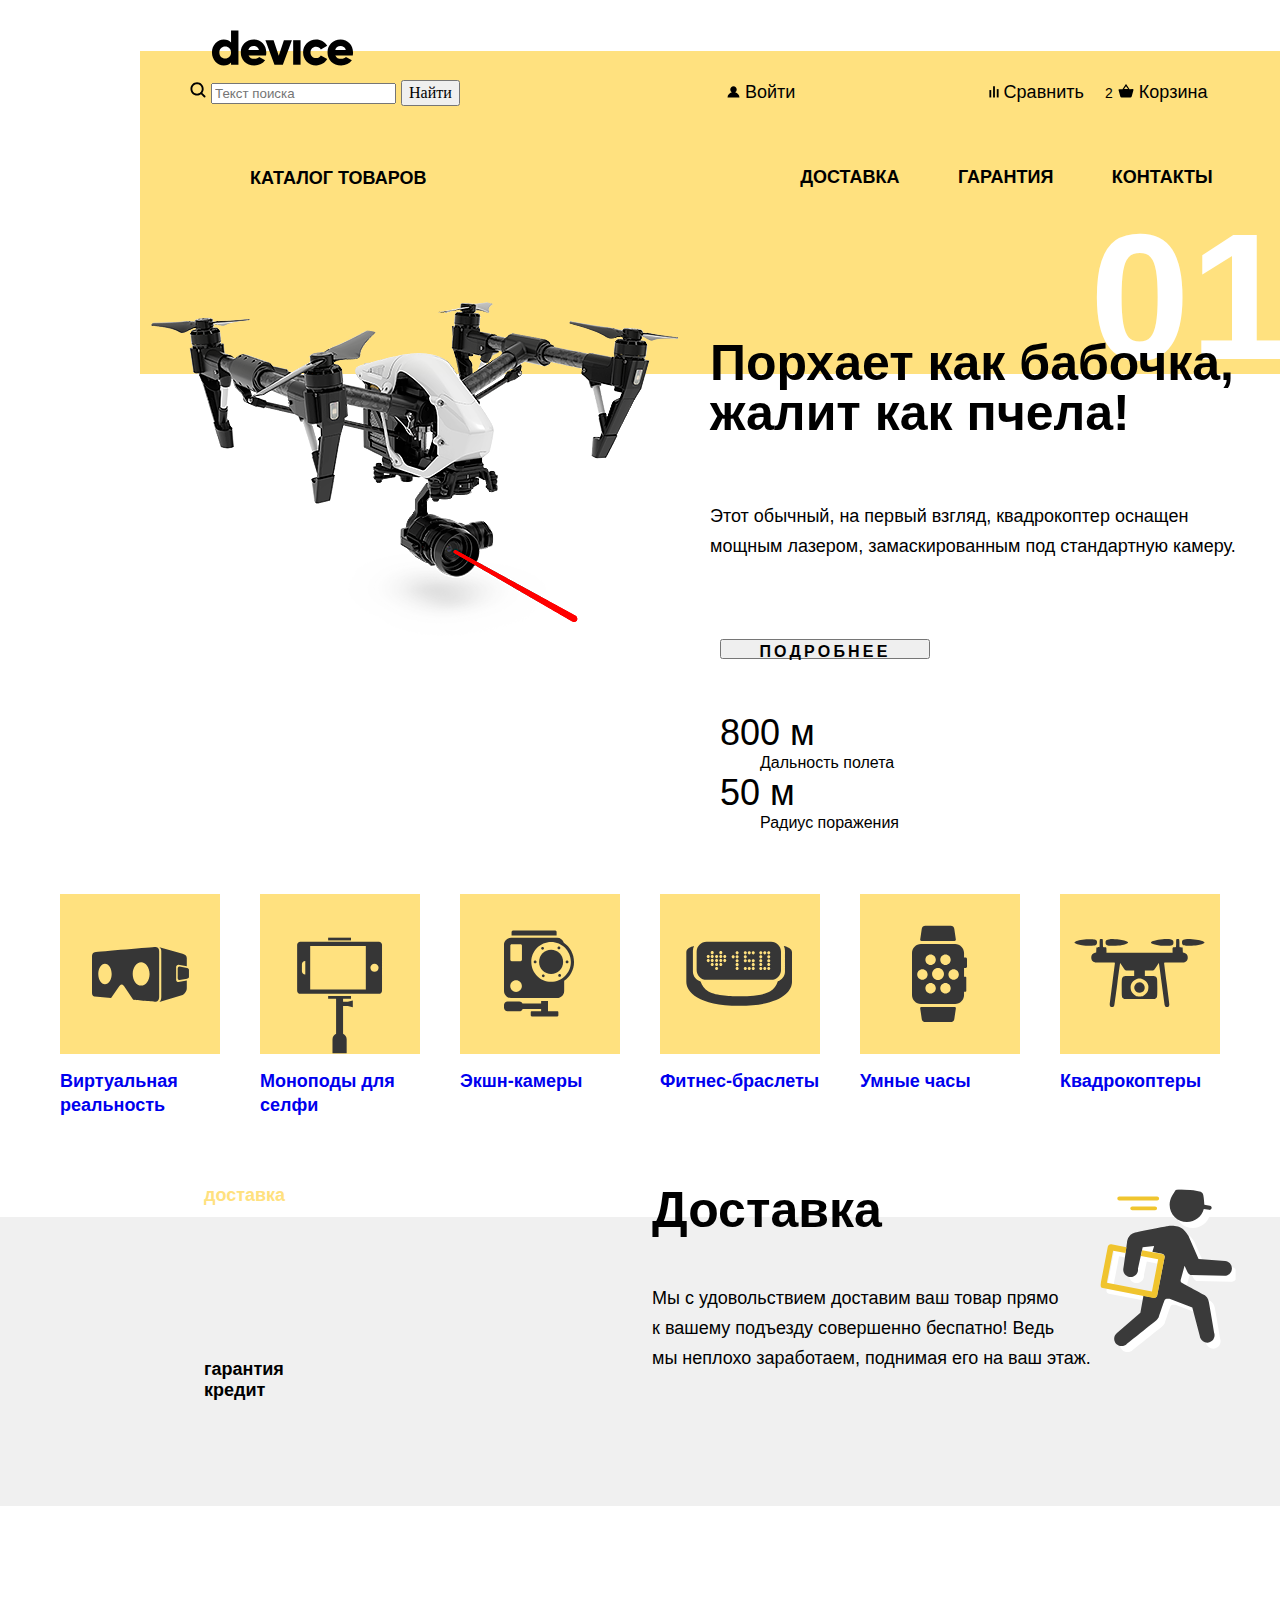
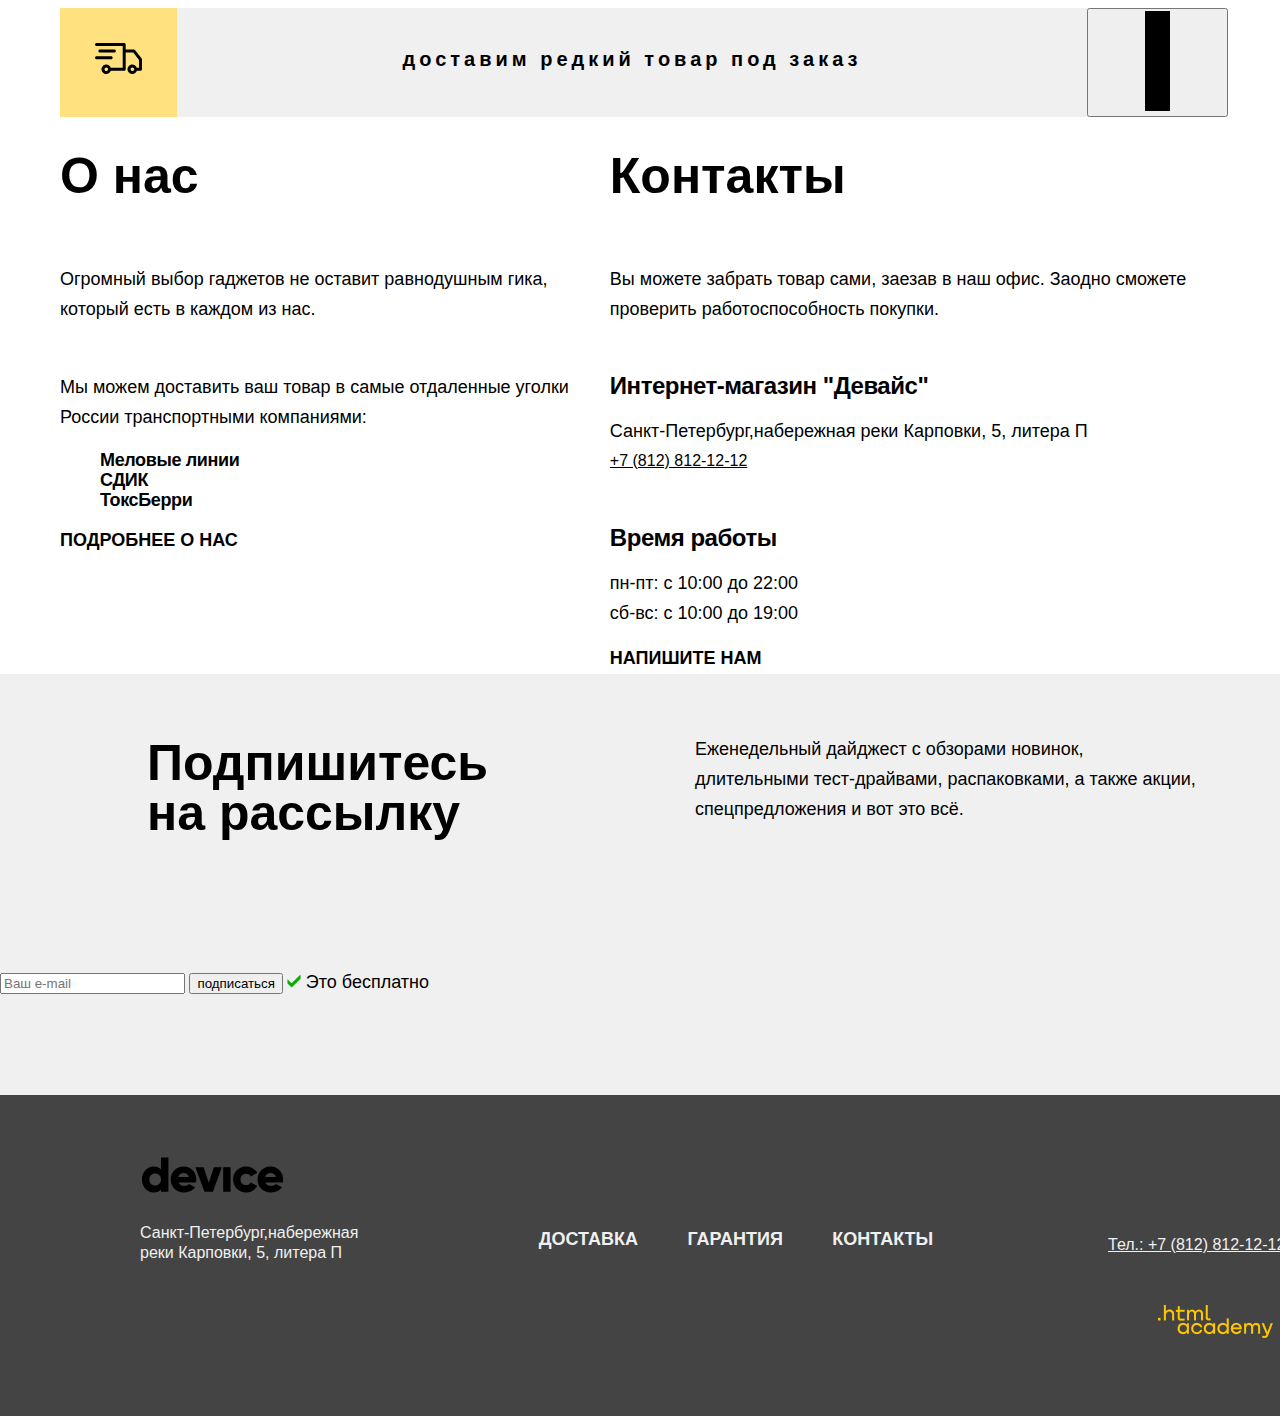
==== commit 847e0c07: "grid" ====
--- a/index.html
+++ b/index.html
@@ -85,7 +85,7 @@
       <div class="description-box">
         <section class="main-description">
           <h1 class="main">Порхает как бабочка,<br>жалит как пчела!</h1>
-          <p class="main-description">Этот обычный, на первый взгляд, квадрокоптер
+          <p class="description">Этот обычный, на первый взгляд, квадрокоптер
             оснащен <br> мощным лазером, замаскированным под стандартную камеру.
            </p>
          </section>
@@ -95,7 +95,7 @@
         <div class="details">
           <dl class="description-800m">
             <dt>800 м</dt>
-          <dd class="description">Дальность полета</dd>
+          <dd class="description-distance">Дальность полета</dd>
           <dl class="advantage-50m">
             <dt>50 м</dt>
           <dd class="advantage">Радиус поражения</dd>
@@ -222,14 +222,14 @@
         <h1 class="contacts">Контакты</h1>
         <p class="description contacts">Вы можете забрать товар сами, заезав в наш офис.
         Заодно сможете проверить работоспособность покупки.</p>
-        <h2 class="comp" >Интернет-магазин "Девайс"</h2>
-        <address><p class="description adress">Санкт-Петербург,набережная реки Карповки, 5, литера П</p>
+        <h2 class="comp time" >Интернет-магазин "Девайс"</h2>
+        <address><div class="description">Санкт-Петербург,набережная реки Карповки, 5, литера П</div>
           <a class="tel" href="tel:+78128121212">+7 (812) 812-12-12</a>
         </address>
         <ul class="time">
-          <h2 class="comp"> Время работы</h2>
-          <li class="comp">пн-пт: с 10:00 до 22:00</li>
-          <li class="comp">сб-вс: с 10:00 до 19:00</li>
+          <h2 class="comp time"> Время работы</h2>
+          <li class="description">пн-пт: с 10:00 до 22:00</li>
+          <li class="description">сб-вс: с 10:00 до 19:00</li>
         </ul>
         <a href="#" class="link">напишите нам</a>
       </section>
@@ -256,7 +256,7 @@
     <footer class="page-footer">
       <div class="logo-description">
         <img src="./images/header/logo.svg" class="footer logo" alt="Логотип Девайс" width="144.9" height="36">
-        <address class="description">Санкт-Петербург,набережная
+        <address class="address-footer">Санкт-Петербург,набережная
                реки Карповки, 5, литера П
         </address>
       </div>
--- a/styles/styles.css
+++ b/styles/styles.css
@@ -113,6 +113,7 @@
 
 .enter {
   display: flex;
+  justify-content: space-between;
   min-width: 231px;
   min-height: 30px;
   padding: 10px;
@@ -198,7 +199,7 @@
     padding: 10px;
 }
 
-.description,
+.description-distance,
 .advantage {
     font-family: 'Rubik', sans-serif;
     font-size: 16px;
@@ -243,6 +244,31 @@
 .vr {
     margin-left: calc(50% - 96.95px/2 + 0.48px);
     margin-top: calc(50% - 54.99px/2 + 0.49px);
+}
+
+.selfie {
+    margin-left: calc(50% - 85.87px/2 + 0.08px);
+    margin-top: calc(50% - 117px/2 + 21.5px);
+}
+
+.cameras {
+    margin-left: calc(50% - 71.02px/2 - 0.49px);
+    margin-top: calc(50% - 87px/2 - 0.5px);
+}
+
+.fitness-wristband {
+    margin-left: calc(50% - 107.31px/2 - 0.34px);
+    margin-top: calc(50% - 64.99px/2 - 0.64px);
+}
+
+.smart-watch {
+    margin-left: calc(50% - 56.01px/2 + 0px);
+    margin-top: calc(50% - 97.98px/2 - 0.01px);
+}
+
+.copter {
+    margin-left: calc(50% - 132.03px/2 + 0.01px);
+    margin-top: calc(50% - 69.01px/2 - 0.5px);
 }
 
 .content-description {
@@ -310,8 +336,12 @@
     line-height: 50px
 }
 
-address.description {
-    font-size: 16px;
+.description {
+    font-family: 'Rubik', sans-serif;
+    font-style: normal;
+    font-weight: 400;
+    font-size: 18px;
+    line-height: 30px;
 }
 
 a.description {
@@ -450,14 +480,21 @@
 }
 
 .comp {
-    font-family: 'Rubik', sans-serif;
+    font-family: "Rubik", sans-serif;
+    font-style: normal;
     font-weight: 700;
+    font-size: 18px;
+    line-height: 20px;
+    letter-spacing: -0.02em;
+}
+
+.comp.time {
     font-size: 24px;
-    line-height: 30px;
-}
-
-li.comp {
-    font-size: 18px;
+    padding-top: 32px;
+}
+
+ul.time {
+    padding-left: 0;
 }
 
 span.comp {
@@ -533,10 +570,6 @@
     color: #FFF;
 }
 
-.social {
-
-}
-
 .tel {
     font-family: 'Rubik', sans-serif;
     font-weight: 400;
@@ -566,7 +599,7 @@
     margin-left: 50px;
 }
 
-address.description {
+.address-footer {
     margin-top: 30px;
     font-family: 'Rubik', sans-serif;
     font-style: normal;
@@ -593,60 +626,147 @@
 }
 
 .inner {
-    display: flex;
+    display: grid;
     margin: 0 auto;
     width: 1440px;
-    min-height: 1428px;
+    height: 1428px;
     background-color: #F0F0F0;
 }
 
-
-.catalog {
-    display: flex;
-    align-items: flex-start;
-    justify-content: flex-end;
-    flex-wrap: wrap;
-    width: 840px;
+.inner-catalog {
+    display: grid;
+    width: 1160px;
+    height: 1428px;
+    margin: 0 auto;
+    padding: 0;
+    grid-template-columns: 320px 840px;
+    grid-template-rows: 70px 1370px;
+    grid-template-areas:
+    "filter catalog-products"
+    "filter box";
+}
+
+.catalog-products-list {
+    display: grid;
+    grid-template-columns: 1fr 1fr;
+    grid-template-rows: 1fr 1fr;
+    gap: 15px;
+    grid-template-areas:
+    "selfie-stick prof-stick"
+    "nowater-stick stick-follow";
+    width: 860px;
+    height: 1060px;
+    align-items: center;
+    justify-items: center;
+    grid-area: catalog;
     background-color: #FFFFFF;
-}
-
-.sort-population {
-    display: flex;
-    margin: 0 auto;
-    width: 840px;
+    margin: 0;
+    padding: 0;
+    list-style-type: none;
+}
+
+.catalog-products {
+    display: grid;
+    grid-template-columns: 1fr 1fr 1fr;
+    grid-template-areas: "sort sort-popular sort-buttons";
+    width: 860px;
+    grid-area: catalog-products;
     background-color: #F0F0F0;
+    padding: 0;
+}
+
+.sort {
+    padding: 0;
+    width: 147px;
+    height: 19px;
+    grid-area: sort;
+    align-self: center;
+}
+
+.sort-popular {
+    width: 141px;
+    height: 30px;
+    grid-area: sort-popular;
+    align-self: center;
+}
+
+.sort-buttons {
+    grid-area: sort-buttons;
+    align-self: center;
+    justify-self: end;
 }
 
 .filter {
-    flex-direction: column;
-    width: 320px;
-    height: 1316px;
-}
-
-.box-selfie {
-    display: flex;
+    grid-area: filter;
+    padding-top: 5px;
+}
+
+.selfie-stick {
+    grid-area: selfie-stick;
+}
+
+.prof-stick {
+    grid-area: prof-stick;
+}
+
+.nowater-stick {
+    grid-area: nowater-stick;
+}
+
+.stick-follow {
+    grid-area: stick-follow;
+}
+
+.download-button {
+    display: flex;
+    justify-content: center;
+    align-items: center;
+    grid-area: download-button;
+    background-color: #FFF;
+    margin: 0;
+    padding: 0;
+    width: 800px;
+    height: 55px;
+    border: #F0F0F0 solid 7px;
+}
+
+.catalog-box {
+    display: flex;
+    flex-direction: column;
+    width: 860px;
+    min-height: 1330px;
+    align-items: center;
+    background-color: #FFFFFF;
     justify-content: space-around;
-    width: 760px;
-    margin: 0 auto;
-}
-
-.box-stick-foto {
-    display: flex;
-    justify-content: space-around;
-    width: 760px;
-    margin: 0 auto;
-}
-
-.download-button {
-    display: flex;
-    margin: 0 auto;
-    justify-content: center;
-    width: 760px;
+    grid-area: box;
 }
 
 .pagination {
     display: flex;
-    margin: 0 auto;
-    width: 760px;
-}
-
+    justify-content: space-between;
+    grid-area: pagination;
+    background-color: #F0F0F0;
+    margin: 0;
+    padding: 0;
+    width: 800px;
+    height: 55px;
+    margin-bottom: 20px;
+    list-style-type: none;
+}
+
+.item-pagination {
+    display: flex;
+    justify-content: space-between;
+    align-items: center;
+    width: 200px;
+}
+
+.back {
+    width: 128px;
+    padding: 15px 0 15px 15px;
+}
+
+.forward {
+    width: 128px;
+    padding: 15px 0 15px 25px;
+}
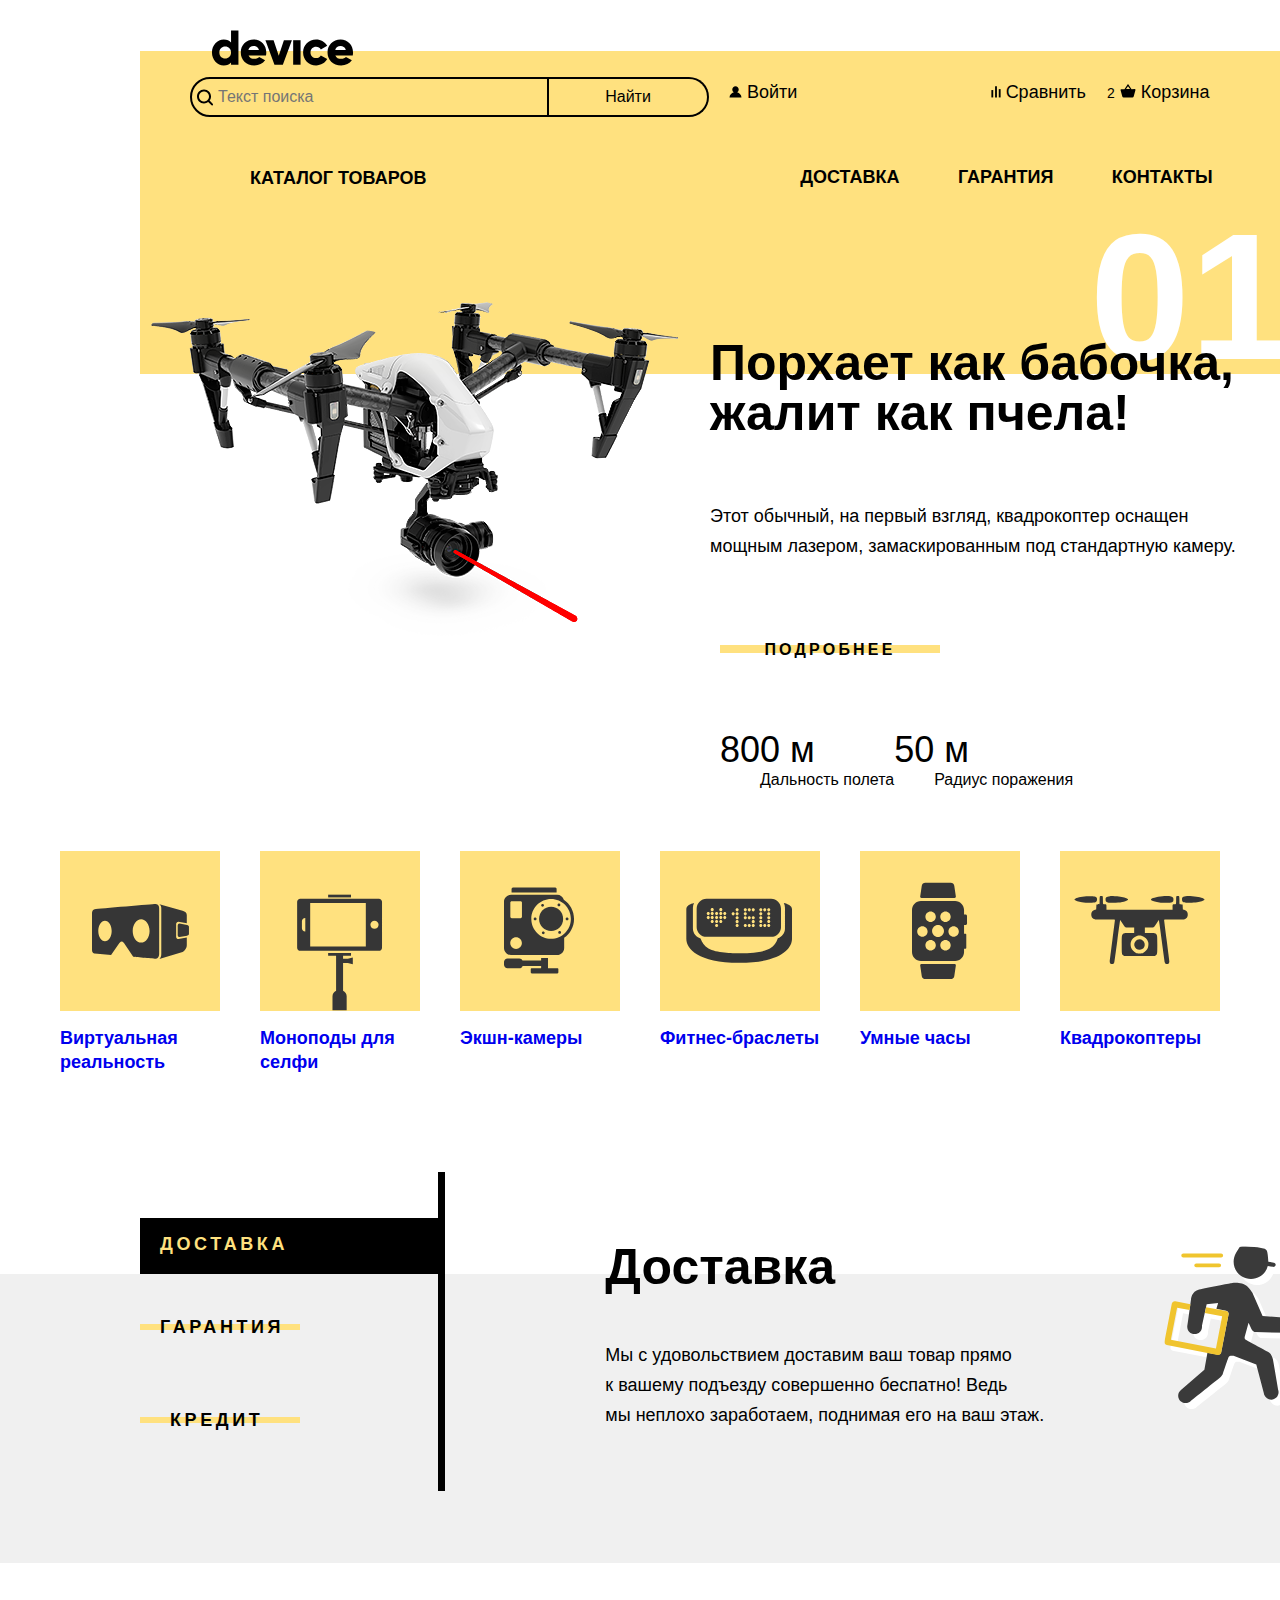
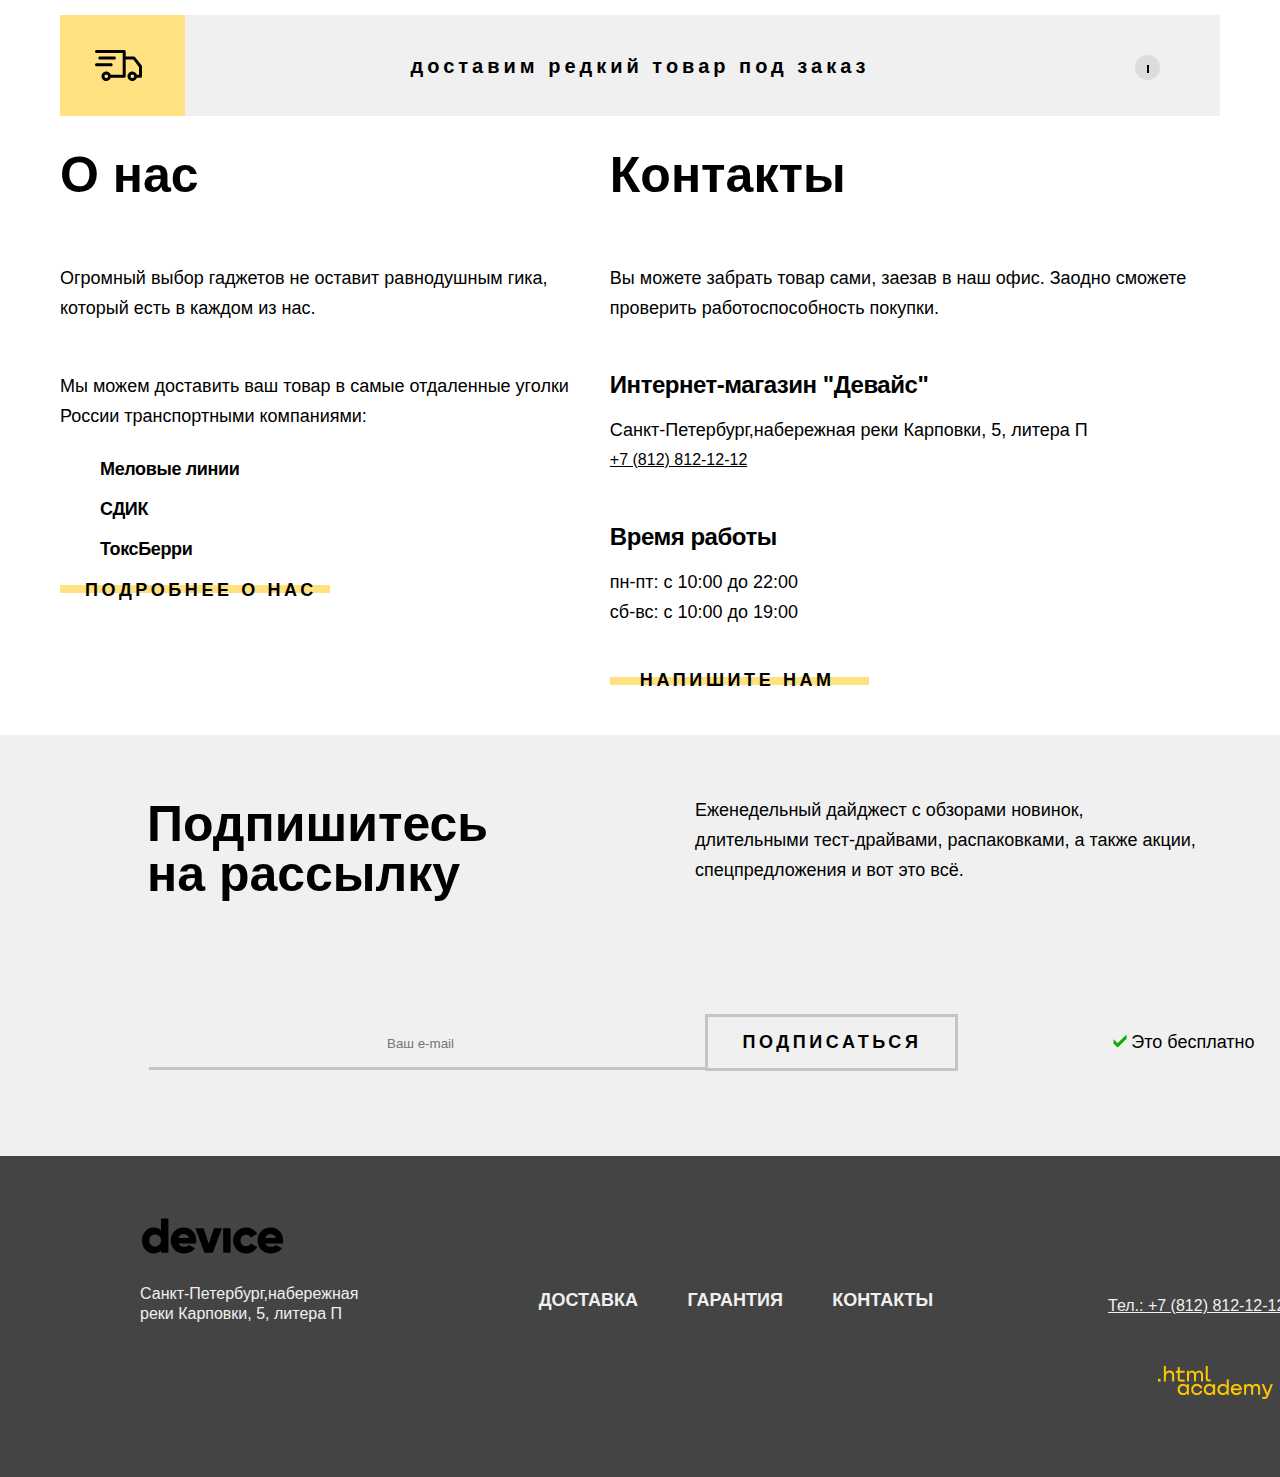
==== commit 9dd473a1: "decoration" ====
--- a/index.html
+++ b/index.html
@@ -15,10 +15,9 @@
             <ul class="icons-navigation-user">
               <li class="icons search">
                   <form class="icons search-general">
-                    <img src="./images/header/search.svg" alt="лупа" width="16" height="16" class="search-icon">
                     <input type="text" name="search" class="search-text" placeholder="Текст поиска">
                     <button type="submit" class="search-button">Найти</button>
-                    </form>
+                  </form>
               </li>
               <li class="icons enter">
                 <a href="#" class="navigation-link-enter">
@@ -90,15 +89,20 @@
            </p>
          </section>
          <div class="more">
+        <div class="rectangle"></div>
         <button type="button" class="button-main">подробнее</button>
         </div>
         <div class="details">
+          <div class="far">
           <dl class="description-800m">
             <dt>800 м</dt>
           <dd class="description-distance">Дальность полета</dd>
+          </div>
+          <div class="radius">
           <dl class="advantage-50m">
             <dt>50 м</dt>
           <dd class="advantage">Радиус поражения</dd>
+          </div>
         </div>
       </div>
       </header>
@@ -180,9 +184,12 @@
                 доставка
               </li>
               <li class="item warranty">гарантия</li>
+              <div class="rectangle-warranty"></div>
               <li class="item credit">кредит</li>
+              <div class="rectangle-credit"></div>
             </ul>
-            <div class="delivery">
+            <div class="rectangle-list"></div>
+            <div class="delivery-box">
               <h1 class="delivery-head">Доставка</h1>
               <p class="description">Мы с удовольствием доставим ваш товар прямо<br> к вашему подъезду совершенно беспатно!
                 Ведь<br> мы неплохо заработаем, поднимая его на ваш этаж.</p>
@@ -199,9 +206,10 @@
            width="47" height="31">
         </section>
         <p class="only delivery-only-text">доставим редкий товар под заказ</p>
-        <button type="button" class="button">
+        <a href="#" class="delivery-only-link" width="125px" height="100px">
           <img src="./images/main/point.svg" class="delivery-only-icon" alt="перевернутый знак"
-          width="2" height="12"></button>
+          width="2" height="8">
+        <div class="circle"></div></a>
       </div>
 
       <div class="about-contacts">
@@ -215,7 +223,8 @@
           <li class="comp">СДИК</li>
           <li class="comp">ТоксБерри</li>
         </ol>
-        <a href="#" class="link">подробнее о нас</a>
+        <a href="#" class="link about-link">подробнее о нас</a>
+        <div class="rectangle-about"></div>
       </section>
 
       <section class="contacts" id="contacts">
@@ -231,7 +240,8 @@
           <li class="description">пн-пт: с 10:00 до 22:00</li>
           <li class="description">сб-вс: с 10:00 до 19:00</li>
         </ul>
-        <a href="#" class="link">напишите нам</a>
+        <a href="#" class="link write-link">напишите нам</a>
+        <div class="rectangle-write"></div>
       </section>
       </div>
 
@@ -244,10 +254,11 @@
         </div>
         <form class="email" action="https://echo.htmlacademy.ru/" method="post">
           <label class="email">
-            <input type="email" name="email-date" placeholder="Ваш e-mail">
+            <input type="email" class="email-date" name="email-date" placeholder="Ваш e-mail">
           </label>
-          <button type="button" class="button">подписаться</button>
-          <img src="./images/main/green mark.svg" alt="галочка" width="14" height="14">
+          <button type="button" class="button-email">подписаться</button>
+          <div class="rectangle-email"></div>
+          <img src="./images/main/green mark.svg" alt="галочка" class="free" width="14" height="14">
           <span class="description">Это бесплатно</span>
         </form>
       </section>
--- a/styles/styles.css
+++ b/styles/styles.css
@@ -42,8 +42,17 @@
     flex-grow:1;
 }
 
+.rectangle {
+    position: absolute;
+    width: 220px;
+    height: 8px;
+    background-color: #FFE17F;
+    margin-top: 6px;
+}
+
 .button-main {
-    display: inline;
+    display: inline-block;
+    position: relative;
     width: 210px;
     height: 20px;
     font-family: 'Raleway', sans-serif;
@@ -57,10 +66,42 @@
     text-decoration: none;
     cursor: pointer;
     color: #000;
+    border-style: none;
+    background: transparent;
+    margin: 0;
+    padding: 0;
+}
+
+.search-text {
+    display: inline-block;
+    width: 359px;
+    height: 40px;
+    border: 2px #000 solid;
+    box-sizing: border-box;
+    border-radius: 50px 0px 0px 50px;
+    background: transparent;
+    font-family: 'Rubik', sans-serif;
+    font-style: normal;
+    font-weight: 400;
+    font-size: 16px;
+    line-height: 20px;
+    color: #000000;
+    background-image: url("/images/header/search.svg");
+    background-repeat: no-repeat;
+    background-position: left;
+    background-position: 5px;
+    margin: 0;
+    padding: 0px 0px 0px 26px;
 }
 
 .search-button {
-    font-family: 'Rubik';
+    display: inline-block;
+    width: 160px;
+    height: 40px;
+    border: 2px #000 solid;
+    box-sizing: border-box;
+    border-radius: 0px 20px 20px 0px;
+    font-family: 'Rubik', sans-serif;
     font-style: normal;
     font-weight: 400;
     font-size: 16px;
@@ -68,6 +109,10 @@
     text-align: center;
     cursor: pointer;
     color: #000000;
+    background: transparent;
+    margin-left: -5px;
+    border-left: none;
+    padding: 0;
 }
 
 header.page-header {
@@ -109,6 +154,7 @@
   padding: 10px;
   min-width: 517px;
   min-height: 40px;
+  margin: 0;
 }
 
 .enter {
@@ -187,9 +233,12 @@
 }
 
 .more {
-    display: block;
+    display: flex;
     padding: 10px;
     margin-top: 50px;
+    width: 220px;
+    height: 40px;
+    justify-content: center;
 }
 
 .details {
@@ -197,6 +246,11 @@
     min-width: 307px;
     min-height: 72px;
     padding: 10px;
+}
+
+.far,
+.radius {
+    justify-content: start;
 }
 
 .description-distance,
@@ -381,12 +435,13 @@
     background-color: #F0F0F0;
     width: 1440px;
     height: 289px;
+    margin-top: 100px;
 }
 
 .delivery-container {
     display: flex;
     align-items: flex-start;
-    justify-content: center;
+    justify-content: space-between;
     width: 1160px;
     min-height: 319px;
     margin-bottom: 72px;
@@ -394,22 +449,76 @@
 
 .delivery-list {
     display: flex;
-    justify-content: flex-start;
-    flex-direction: column;
-    margin: 0;
-    padding: 0;
-}
-
-.delivery {
-    margin-top: 70px;
+    justify-content: space-around;
+    flex-direction: column;
+    margin: 0;
+    padding: 0;
+    width: 287px;
+    height: 310px;
+}
+
+.delivery-box {
+    margin-top:70px;
     padding: 0;
     min-width: 448px;
     min-height: 174px;
+    margin-right: 100px;
 }
 
 .delivery-head {
     padding: 0;
     margin: 0;
+}
+
+.delivery {
+    width: 280px;
+    height: 40px;
+    margin-top: 24px;
+    color: #FFE17F;
+    background-color: #000;
+    padding-top: 16px;
+    padding-left: 20px;
+}
+
+.warranty {
+    position: relative;
+    width: 152px;
+    height: 20px;
+    margin-bottom: 30px;
+    padding-left: 20px;
+    background: transparent;
+    z-index: 1;
+}
+
+.rectangle-warranty {
+    position: absolute;
+    width: 160px;
+    height: 6px;
+    background-color: #FFE17F;
+}
+
+.credit {
+    position: relative;
+    width: 152px;
+    height: 20px;
+    margin-bottom: 30px;
+    padding-left: 30px;
+    z-index: 1;
+}
+
+.rectangle-credit {
+    position: absolute;
+    width: 160px;
+    height: 6px;
+    background-color: #FFE17F;
+    margin-top: 185px;
+}
+
+.rectangle-list {
+    width: 7px;
+    height: 319px;
+    background-color: #000;
+    margin-right:150px;
 }
 
 p.description {
@@ -425,6 +534,8 @@
     font-weight: 800;
     font-size: 18px;
     line-height: 21px;
+    letter-spacing: 0.2em;
+    text-transform: uppercase;
     color: #000000;
 }
 
@@ -446,6 +557,7 @@
     min-height: 100px;
     margin: 0 auto;
     background-color: #F0F0F0;
+    margin-top: 50px;
 }
 
 .delivery-only-image {
@@ -466,10 +578,26 @@
     text-align: center;
 }
 
+.delivery-only-link {
+    width: 40px;
+    min-height: 40px;
+    margin-left: 40px;
+}
+
 .delivery-only-icon {
-    width: 125px;
-    min-height: 100px;
-    justify-content: flex-end;
+    position: absolute;
+    margin-top: 50px;
+    margin-left: 12px;
+    z-index: 1;
+}
+
+.circle {
+    position: relative;
+    width: 25px;
+    height: 25px;
+    background-color: #DCDCDC;
+    border-radius: 50%;
+    margin-top: 40px;
 }
 
 .about-contacts {
@@ -477,6 +605,7 @@
     width: 1160px;
     margin: 0 auto;
     min-height: 545px;
+    margin-bottom: 50px;
 }
 
 .comp {
@@ -502,6 +631,50 @@
     line-height: 20px;
 }
 
+.about-comp {
+    display: flex;
+    flex-direction: column;
+    justify-content: space-around;
+    min-height: 120px;
+}
+
+.rectangle-about {
+    position: relative;
+    width: 270px;
+    height: 8px;
+    background-color: #FFE17F;
+}
+
+.about-link {
+    position: absolute;
+    width: 270px;
+    height: 40px;
+    background: transparent;
+    margin-left: 25px;
+    margin-top: -5px;
+    z-index: 1;
+    letter-spacing: 0.2em;
+}
+
+.write-link {
+    position: absolute;
+    width: 259px;
+    height: 40px;
+    background: transparent;
+    margin-left: 30px;
+    margin-top: 27px;
+    z-index: 1;
+    letter-spacing: 0.2em;
+}
+
+.rectangle-write {
+    position: relative;
+    width: 259px;
+    height: 8px;
+    background-color: #FFE17F;
+    margin-top: 50px;
+}
+
 .download {
     font-family: 'Raleway', sans-serif;
     font-weight: 800;
@@ -521,11 +694,57 @@
     display: flex;
 }
 
+.email-date {
+    display: inline-block;
+    width: 557px;
+    height: 57px;
+    text-align: center;
+    cursor: pointer;
+    border: none;
+    background: transparent;
+    margin-left: 140px;
+}
+
+.button-email {
+    display: inline-block;
+    position: relative;
+    width: 253px;
+    height: 57px;
+    font-family: 'Raleway', sans-serif;
+    font-style: normal;
+    font-weight: 800;
+    font-size: 18px;
+    line-height: 21px;
+    text-align: center;
+    letter-spacing: 0.2em;
+    text-transform: uppercase;
+    text-decoration: none;
+    cursor: pointer;
+    color: #000;
+    border: #C4C4C4 solid 3px;
+    background: transparent;
+    margin: 0;
+    padding: 0;
+}
+
+.rectangle-email {
+    position: absolute;
+    width: 557px;
+    height: 3px;
+    background-color: #C4C4C4;
+    margin-left: 149px;
+    margin-top: -6px;
+}
+
 .subscription {
     margin-left: 200px;
     width: 560px;
     min-height: 90px;
     margin-top: 30px;
+}
+
+.free {
+    margin-left: 150px;
 }
 
 .describe {
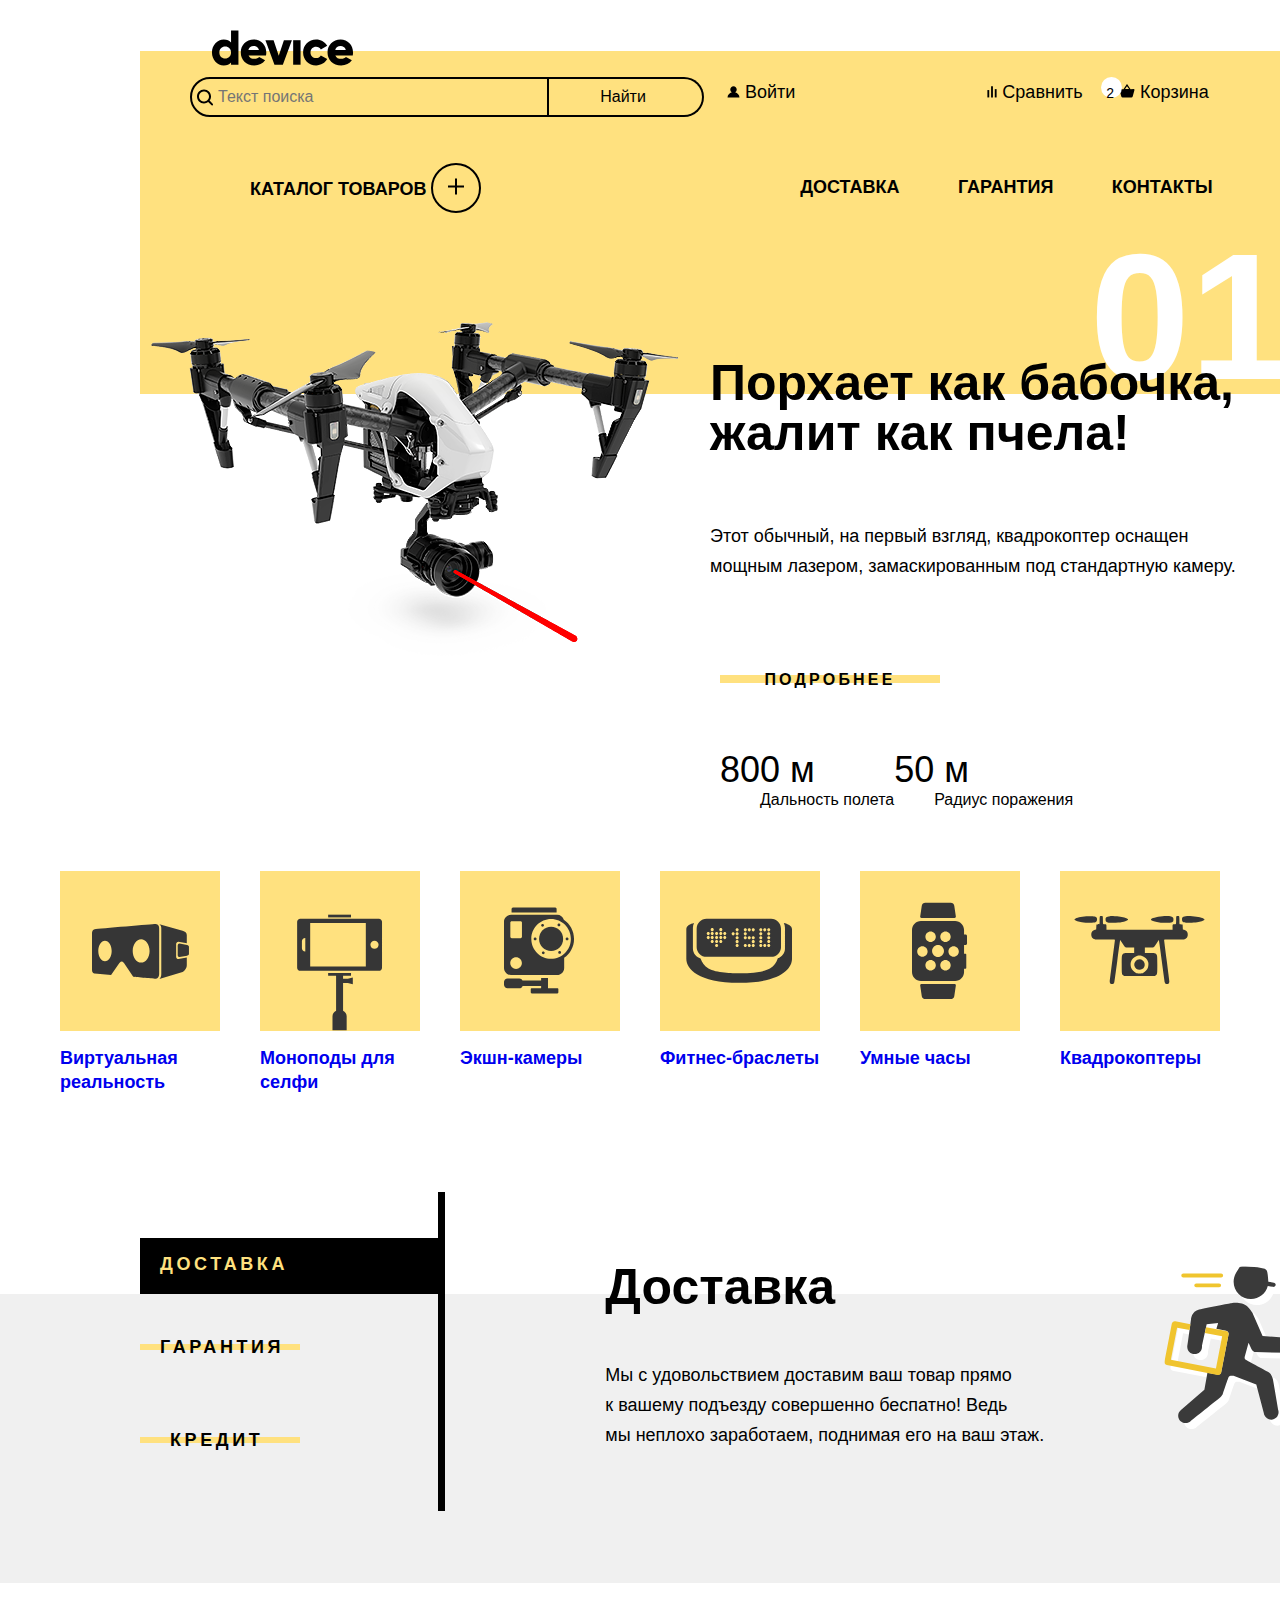
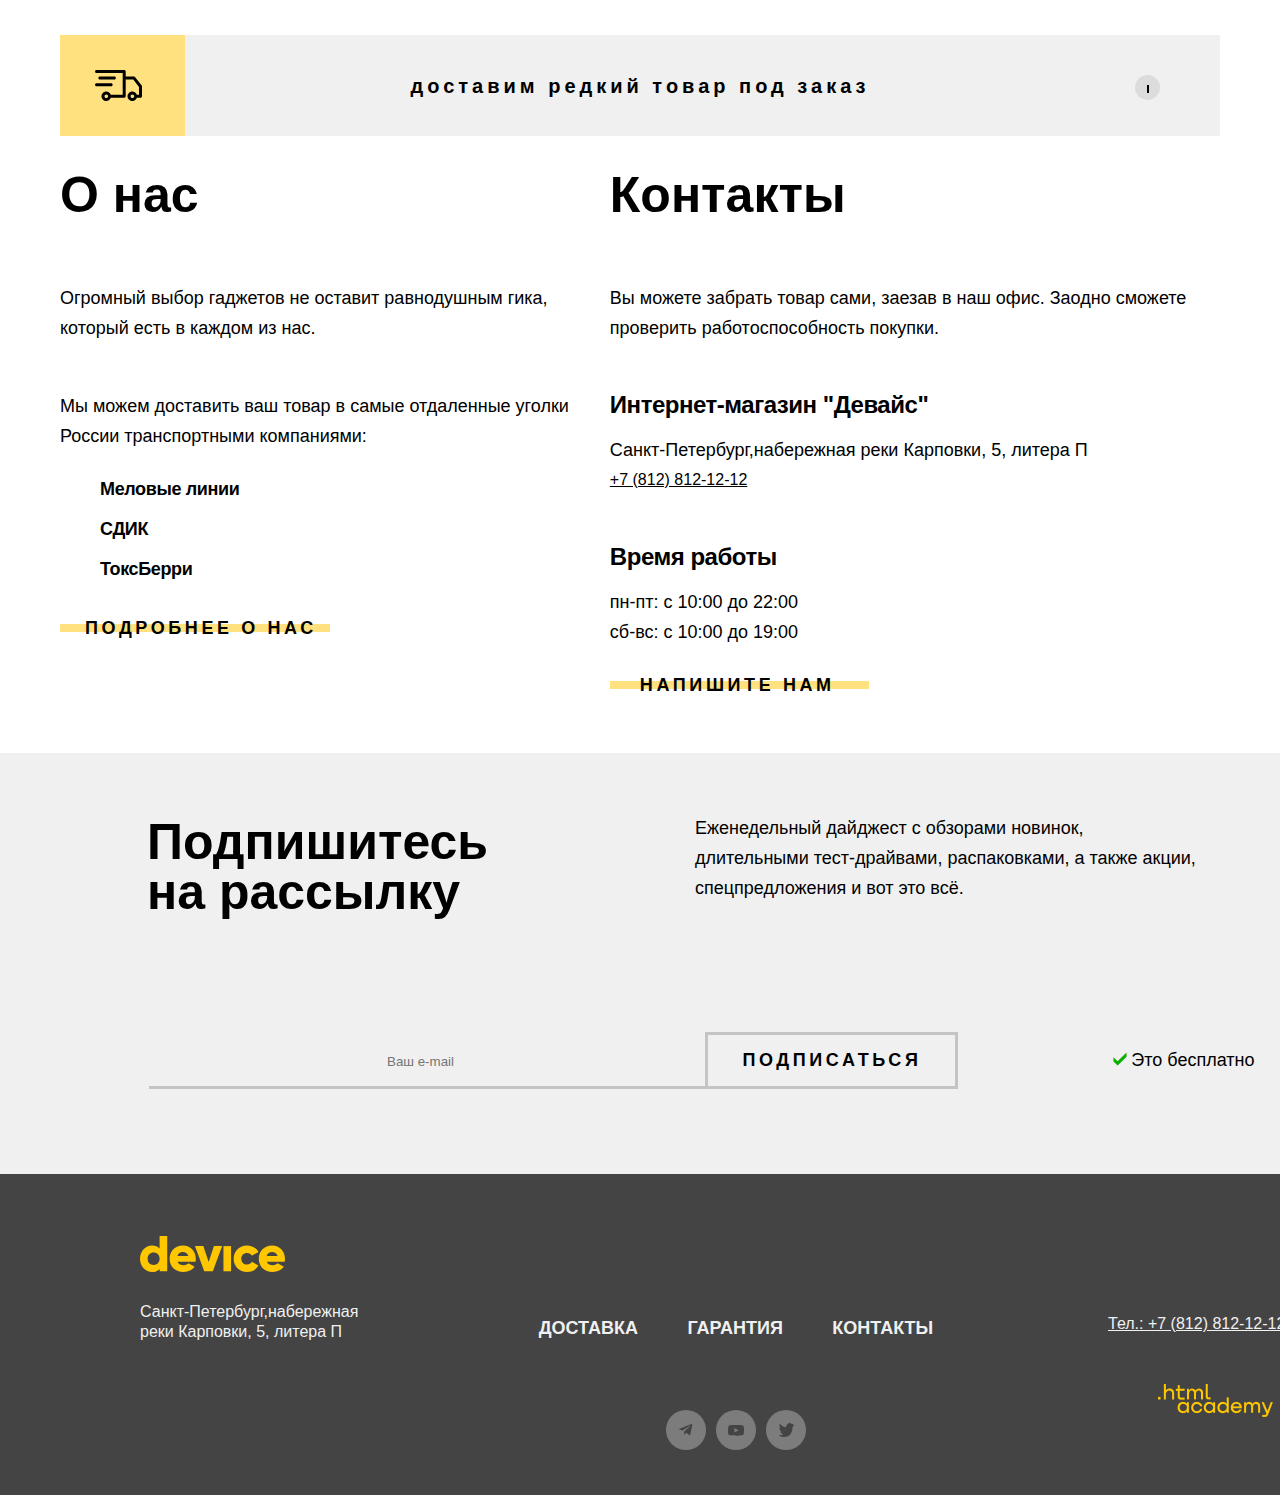
==== commit 4152140f: "Merge pull request #7 from Vladbystryakov/master" ====
--- a/index.html
+++ b/index.html
@@ -7,43 +7,65 @@
   </head>
   <body>
       <header class="page-header">
-        <div class="logo-box">
+        <a href="#"><div class="logo-box">
           <img src="./images/header/logo.svg" class="logo" alt="Логотип Девайс" width="145" height="36">
-        </div>
+        </div></a>
         <div class="header">
           <nav class="icons-navigation">
             <ul class="icons-navigation-user">
               <li class="icons search">
                   <form class="icons search-general">
-                    <input type="text" name="search" class="search-text" placeholder="Текст поиска">
+                    <input type="search" name="search" class="search-text" placeholder="Текст поиска">
                     <button type="submit" class="search-button">Найти</button>
                   </form>
               </li>
               <li class="icons enter">
                 <a href="#" class="navigation-link-enter">
-                <img src="./images/header/enter.svg" alt="вход-иконка" width="13" height="12">
-                  <span class="icons visually-hidden">
+                <img src="./images/header/enter.svg" alt="вход-иконка" width="13" height="12" class="enter-text">
+                  <span class="icons enter-text">
                     Войти
                   </span>
                 </a>
              </li>
-             <div class="compare-bin">
+            <div class="compare-bin">
               <li class="icons item-user">
                 <a href="#" class="navigation-link-compare">
-                  <img src="./images/header/compare.svg" alt="сравнение-иконка" width="10" height="12">
-                  <span class="icons visually-hidden">
+                  <img src="./images/header/compare.svg" alt="сравнение-иконка" width="10" height="12" class="compare">
+                  <span class="icons compare">
                   Сравнить
                   </span>
                 </a>
               </li>
               <li class="icons item-user">
                 <a href="#" class="navigation-link-bin">
+                  <div class="rectangle-white"></div>
                   <span class="icons number">2</span>
-                  <img src="./images/header/bin.svg" alt="корзина" width="16" height="14">
-                  <span class="icons visually-hidden">
+                  <img src="./images/header/bin.svg" alt="корзина" width="16" height="14" class="bin">
+                  <span class="icons bin">
                     Корзина
                   </span>
                 </a>
+                <div class="popover popover-cart">
+                  <div class="popover-content">
+                    <div class="popover-cart-1">
+                      <img src="/images/catalog/selfie-stick.jpg" width="39px" height="43px" class="popover-img-1">
+                      <p class="popover-title-1">Любительская <br> селфи-палка</p>
+                      <button type="button" class="close-button-1"><img src="images/header/close-button.svg" width="10px" height="10px"></button>
+                    </div>
+                    <div class="popover-cart-2">
+                      <img src="/images/catalog/stick-pro-foto.jpg" width="39px" height="43px" class="popover-img-2">
+                      <p class="popover-title-2">Профессиональная <br> селфи-палка</p>
+                      <button type="button" class="close-button-1"><img src="images/header/close-button.svg" width="10px" height="10px"></button>
+                    </div>
+                    <div class="popover-cart-3">
+                      <span>Товаров: 2</span>
+                      <span>Сумма: 2000 Р</span>
+                    </div>
+                    <div class="popover-link">
+                      <a class="open-bin" href="#">открыть корзину</a>
+                    </div>
+                  </div>
+                </div>
               </li>
              </div>
            </ul>
@@ -51,9 +73,26 @@
 
             <ul class="navigation navigation-list">
               <li class="navigation navigation-item-catalog">
-                <a href="catalog.html" class="link catalog-main">
-                 каталог товаров
-                </a>
+                <div class="catalog-box-header">
+                  <a href="catalog.html" class="link catalog-main">
+                  каталог товаров
+                  </a>
+                  <button type="button" class="navigation-button"><img src="/images/header/plus.svg" width="16px" height=""></button>
+                  <div class="dropdown-menu">
+                    <div class="menu menu-1">
+                      <a href="#" class="menu-vr">Виртуальная реальность</a>
+                      <a href="#" class="menu-selfie">Моноподы для селфи</a>
+                      <a href="#" class="menu-cameras">Экшн-камеры</a>
+                    </div>
+                    <div class="menu menu-2">
+                      <a href="#" class="menu-wrist">Фитнес-браслеты</a>
+                      <a href="#" class="menu-watch">Умные часы</a>
+                    </div>
+                    <div class="menu menu-3">
+                      <a href="#" class="menu-copt">Квадрокоптеры</a>
+                    </div>
+                  </div>
+                </div>
               </li>
               <div class="navigation-item">
               <li class="navigation">
@@ -72,8 +111,9 @@
                   контакты
                 </a>
               </li>
-              </div>
+            </div>
             </ul>
+
             <div class="box-01">
             <span class="text-white-number-01">01</span></div>
         </div>
@@ -223,8 +263,10 @@
           <li class="comp">СДИК</li>
           <li class="comp">ТоксБерри</li>
         </ol>
-        <a href="#" class="link about-link">подробнее о нас</a>
-        <div class="rectangle-about"></div>
+        <div class="about-link-box">
+          <a href="#" class="link about-link">подробнее о нас</a>
+          <div class="rectangle-about"></div>
+        </div>
       </section>
 
       <section class="contacts" id="contacts">
@@ -240,8 +282,10 @@
           <li class="description">пн-пт: с 10:00 до 22:00</li>
           <li class="description">сб-вс: с 10:00 до 19:00</li>
         </ul>
-        <a href="#" class="link write-link">напишите нам</a>
-        <div class="rectangle-write"></div>
+        <div class="write-link-box">
+          <a href="#" class="link write-link">напишите нам</a>
+          <div class="rectangle-write"></div>
+        </div>
       </section>
       </div>
 
@@ -266,7 +310,7 @@
 
     <footer class="page-footer">
       <div class="logo-description">
-        <img src="./images/header/logo.svg" class="footer logo" alt="Логотип Девайс" width="144.9" height="36">
+        <img src="./images/footer/logo_footer.svg" class="footer logo-footer" alt="Логотип Девайс" width="144.9" height="36">
         <address class="address-footer">Санкт-Петербург,набережная
                реки Карповки, 5, литера П
         </address>
@@ -278,9 +322,9 @@
           <a href="#contacts" class="link footer-box">контакты</a>
         </div>
         <div class="social">
-          <img src="./images/footer/tg.svg" alt="телеграм" width="13.34" height="11.19">
-          <img src="./images/footer/youtube.svg" alt="ютуб" width="16" height="10.67">
-          <img src="./images/footer/twit.svg" alt="твиттер" width="15" height="14.06">
+          <a href="#"><div class="rectangle-tg rectangle-social"></div></a>
+          <a href="#"><div class="rectangle-youtube rectangle-social"></div></a>
+          <a href="#"><div class="rectangle-twit rectangle-social"></div></a>
         </div>
       </div>
       <div class="academy-contacts">
@@ -289,5 +333,49 @@
         <img src="./images/footer/academy logo.png" alt="Логотип Академии" width="114.9" height="32.9"></a>
       </div>
     </footer>
+
+    <div class="modal-container modal-container-close">
+      <div class="modal modal-auth">
+        <button class="modal-close-button">
+          <span class="visually-hidden">Закрыть</span>
+        </button>
+        <section class="auth-form-user-options">
+          <h2 class="modal-title-main">Доставка под заказ</h2>
+          <form class="auth-form" action="https://echo.htmlacademy.ru/" method="post" class="auth-form">
+            <div class="field-name-email">
+              <p class="field-group">
+                <legend class="modal-title" for="auth-name">Ваше имя:</legend>
+                <input class="auth-form-field person" type="text" id="auth-name" name="auth-name"
+                  placeholder="Введите имя">
+              </p>
+              <p class="field-group">
+                <legend class="modal-title" for="auth-email">Ваш e-mail:</legend>
+                <input class="auth-form-field mail" type="text" id="auth-email" name="auth-email"
+                  placeholder="Почта">
+              </p>
+            </div>
+            <div class="field-delivery-quality">
+              <p class="field-group">
+                <legend class="modal-title" for="auth-delivery">Что нужно привезти:</legend>
+                <input class="auth-form-free" type="text" id="auth-delivery" name="auth-delivery"
+                  placeholder="В свободной форме">
+              </p>
+              <div class="field-group-box">
+                <p class="modal-title quality" for="auth-quality">Количество:</p>
+                <div class="field-group-quality">
+                  <button type="button" onclick="this.nextElementSibling.stepDown()" class="button-modal">-</button>
+                  <input class="auth-form-quality" type="number" id="auth-quality" name="auth-quality" value="1" min="1" max="20" step="1">
+                  <button type="button" onclick="this.previousElementSibling.stepUp()" class="button-modal">+</button>
+                  </div>
+              </div>
+            </div>
+            <div class="send-box">
+              <a href="#" class="send">отправить</a>
+              <div class="rectangle-send"></div>
+            </div>
+          </form>
+        </section>
+      </div>
+    </div>
   </body>
 </html>
--- a/styles/styles.css
+++ b/styles/styles.css
@@ -47,7 +47,6 @@
     width: 220px;
     height: 8px;
     background-color: #FFE17F;
-    margin-top: 6px;
 }
 
 .button-main {
@@ -73,7 +72,7 @@
 }
 
 .search-text {
-    display: inline-block;
+    display: flex;
     width: 359px;
     height: 40px;
     border: 2px #000 solid;
@@ -94,8 +93,16 @@
     padding: 0px 0px 0px 26px;
 }
 
+.search-text:focus {
+    box-shadow: inset 0 0 0 2px #AF4FFF;
+}
+
+.search-text:disabled {
+    opacity: 50%;
+}
+
 .search-button {
-    display: inline-block;
+    display: flex;
     width: 160px;
     height: 40px;
     border: 2px #000 solid;
@@ -111,8 +118,32 @@
     color: #000000;
     background: transparent;
     margin-left: -5px;
+    margin-right: 0;
     border-left: none;
-    padding: 0;
+    align-items: center;
+    justify-content: center;
+}
+
+.search-button:hover {
+    background-color: #000;
+    color: #FFF;
+}
+
+.search-button:active {
+    background-color: #000;
+    color:#a9a9a9;
+}
+
+.search-button:focus {
+    box-shadow: inset 0 0 0 2px #AF4FFF;
+}
+
+.search-button:disabled {
+    opacity: 50%;
+}
+
+.search-general {
+    display: flex;
 }
 
 header.page-header {
@@ -125,7 +156,7 @@
 
 .logo-box {
     display: block;
-    min-width: 145px;
+    width: 145px;
     min-height: 36px;
     padding: 10px;
     align-items: center;
@@ -135,47 +166,196 @@
     margin-top: 20px;
 }
 
+.logo-box:hover {
+    opacity: 50%;
+}
+
+.logo-box:active {
+    color: #a9a9a9;
+    opacity: 1;
+}
+
+.logo-box:focus {
+    box-shadow: inset 0 0 0 2px #AF4FFF;
+    outline: none;
+}
+
 .icons {
-  font-family: "Rubik", sans-serif;
-  font-weight: 400;
-  font-size: 18px;
-  line-height: 30px;
-  color: #000;
+    font-family: "Rubik", sans-serif;
+    font-weight: 400;
+    font-size: 18px;
+    line-height: 30px;
+    color: #000;
 }
 
 .icons-navigation-user {
-  display: flex;
-  min-width: 1040px;
-  min-height: 40px;
+    display: flex;
+    min-width: 1040px;
+    min-height: 40px;
 }
 
 .search {
-  display: flex;
-  padding: 10px;
-  min-width: 517px;
-  min-height: 40px;
-  margin: 0;
+    display: flex;
+    padding: 10px;
+    min-width: 517px;
+    min-height: 40px;
+    margin: 0;
 }
 
 .enter {
-  display: flex;
-  justify-content: space-between;
-  min-width: 231px;
-  min-height: 30px;
-  padding: 10px;
+    display: flex;
+    justify-content: space-between;
+    min-width: 231px;
+    min-height: 30px;
+    padding: 10px;
+}
+
+.enter:hover {
+    opacity: 0.6;
+}
+
+.enter:active {
+    opacity: 0.3;
+}
+
+.enter:focus {
+    box-shadow: inset 0 0 0 2px #AF4FFF;
 }
 
 .compare-bin {
-  display: flex;
-  min-width: 240px;
-  min-height: 30px;
-  padding: 10px;
-  justify-content: space-around;
+    display: flex;
+    min-width: 240px;
+    min-height: 30px;
+    padding: 10px;
+    justify-content: space-around;
+    position: relative;
+}
+
+.compare:hover {
+    opacity: 0.6;
+}
+
+.compare:active {
+    opacity: 0.3;
+}
+
+.bin:focus {
+    box-shadow: inset 0 0 0 2px #AF4FFF;
+}
+
+.bin:hover {
+    opacity: 0.6;
+}
+
+.bin:active {
+    opacity: 0.3;
+}
+
+.bin:focus {
+    box-shadow: inset 0 0 0 2px #AF4FFF;
+}
+
+.popover {
+    box-sizing: border-box;
+    position: absolute;
+    z-index: 1;
+    top:0;
+    right: 0px;
+    left: 20px;
+    margin-top: 50px;
+    width:320px;
+    min-height: 301px;
+    font-family: 'Rubik', sans-serif;
+    font-style: normal;
+    font-weight: 400;
+    font-size: 16px;
+    line-height: 20px;
+    color: #FFF;
+    background-color: #000;
+    box-shadow: 0 18px 40px rgba(79, 70, 60, 0.16);
+    display: none;
+}
+
+.popover-open {
+    display: block;
+}
+
+.popover-content {
+    display: flex;
+    flex-direction: column;
+    height: 100%;
+    justify-content: space-around;
+    min-height: 301px;
+    padding: 10px;
+}
+
+.popover-cart-1 {
+    display: flex;
+    justify-content: space-between;
+    align-items: center;
+}
+
+.close-button-1 {
+    color: #FFF;
+    border: none;
+    background: transparent;
+    cursor: pointer;
+    align-self: flex-start;
+}
+
+.popover-cart-2 {
+    display: flex;
+    justify-content: space-between;
+    align-items: center;
+}
+
+.popover-cart-3 {
+    display: flex;
+    justify-content: space-between;
+    align-items: center;
+}
+
+.popover-link {
+    display: flex;
+    justify-content: center;
+}
+
+.open-bin {
+    width: 280px;
+    height: 50px;
+    background-color: #FFF;
+    justify-content: center;
+    text-align: center;
+    padding-top: 25px;
+    font-family: 'Raleway', sans-serif;
+    font-style: normal;
+    font-weight: 800;
+    font-size: 18px;
+    line-height: 21px;
+    letter-spacing: 0.2em;
+    text-transform: uppercase;
+    color: #000;
+}
+
+.rectangle-white {
+    position: absolute;
+    width: 21px;
+    height: 21px;
+    border-radius: 50%;
+    background-color: #FFF;
+    margin-right: 15px;
+}
+
+.number {
+    position: relative;
+    z-index: 1;
+    margin-left: 5px;
+    align-self: center;
 }
 
 .icons.number {
-  font-size: 14px;
-  line-height: 17px;
+    font-size: 14px;
+    line-height: 17px;
 }
 
 .navigation-list {
@@ -187,12 +367,88 @@
     margin-top: 10px;
 }
 
+.navigation-button {
+    width: 50px;
+    height: 50px;
+    border-radius: 50%;
+    background: transparent;
+    cursor: pointer;
+    border:2px solid #000;
+}
+
+.catalog-main {
+    position: relative;
+}
+.dropdown-menu {
+    display: flex;
+    width: 1160px;
+    height: 180px;
+    display: none;
+    background-color: #FFE17F;
+    position: absolute;
+    font-family: 'Rubik',sans-serif;
+    font-style: normal;
+    font-weight: 400;
+    font-size: 16px;
+    line-height: 18px;
+    color: #000;
+    justify-content: space-around;
+    z-index: 1;
+}
+
+.menu {
+    display: flex;
+    flex-direction: column;
+    justify-content: space-between;
+    width: 222px;
+    min-height: 120px;
+    padding: 15px 0 15px 0;
+}
+
 .navigation-item-catalog {
     display: flex;
     min-width: 236px;
     min-height: 20px;
     padding: 10px;
     margin-left: 60px;
+    align-items: center;
+    justify-content: space-between;
+}
+
+.delivery-main:hover {
+    opacity: 0.6;
+}
+
+.delivery-main:active {
+    opacity: 0.3;
+}
+
+.delivery-main:focus {
+    box-shadow: inset 0 0 0 2px #AF4FFF;
+}
+
+.warranty-main:hover {
+    opacity: 0.6;
+}
+
+.warranty-main:active {
+    opacity: 0.3;
+}
+
+.warranty-main:focus {
+    box-shadow: inset 0 0 0 2px #AF4FFF;
+}
+
+.contacts-main:hover {
+    opacity: 0.6;
+}
+
+.contacts-main:active {
+    opacity: 0.3;
+}
+
+.contacts-main:focus {
+    box-shadow: inset 0 0 0 2px #AF4FFF;
 }
 
 .navigation-item {
@@ -211,6 +467,15 @@
     width: 1160px;
     min-height: 300px;
     margin:0 auto;
+}
+
+.catalog-header {
+    display: flex;
+    flex-direction: column;
+    background-color: #FFE17F;
+    width: 1160px;
+    margin:0 auto;
+    min-height: 186px;
 }
 
 .quadcopt {
@@ -239,6 +504,23 @@
     width: 220px;
     height: 40px;
     justify-content: center;
+    align-items: center;
+}
+
+.more:hover {
+    background-color: #FFE17F;
+}
+
+.more:active {
+    background-color: #FFCC33;
+}
+
+.more:focus {
+    box-shadow: inset 0 0 0 2px #AF4FFF;
+}
+
+.more:disabled {
+    opacity: 50%;
 }
 
 .details {
@@ -284,6 +566,18 @@
     height: 253px;
     margin: 0;
     padding: 0;
+}
+
+.products-box:hover {
+    background-color: #FFC700;
+}
+
+.products-link:focus {
+    opacity: 50%;
+}
+
+.products-link:focus {
+    box-shadow: inset 0 0 0 2px #AF4FFF;
 }
 
 .products-box {
@@ -346,6 +640,19 @@
     color: #F0F0F0;
 }
 
+.footer-box:hover {
+    color: #FFC700;
+    text-decoration: underline;
+}
+
+.footer-box:active {
+    opacity: 50%;
+}
+
+.footer-box:focus {
+    box-shadow: inset 0 0 0 2px #AF4FFF;
+}
+
 .text-white-number-01 {
     font-weight: 700;
     font-size: 180px;
@@ -567,6 +874,18 @@
     background-color: #FFE17F;
 }
 
+.delivery-only-image:hover {
+    background-color: #FFC700;
+}
+
+.delivery-only:active {
+    opacity: 50%;
+}
+
+.delivery-only:focus {
+    box-shadow: inset 0 0 0 2px #AF4FFF;
+}
+
 .delivery-car {
     padding: 35px;
 }
@@ -643,6 +962,7 @@
     width: 270px;
     height: 8px;
     background-color: #FFE17F;
+    margin-top: 5px;
 }
 
 .about-link {
@@ -654,6 +974,26 @@
     margin-top: -5px;
     z-index: 1;
     letter-spacing: 0.2em;
+    margin-top: 25px;
+}
+
+.about-link-box {
+    display: flex;
+    align-items: center;
+    width: 270px;
+    height: 40px;
+}
+
+.about-link-box:hover {
+    background-color: #FFE17F;
+}
+
+.about-link-box:active {
+    background-color: #FFCC33;
+}
+
+.about-link-box:focus {
+    box-shadow: inset 0 0 0 2px #AF4FFF;
 }
 
 .write-link {
@@ -661,10 +1001,10 @@
     width: 259px;
     height: 40px;
     background: transparent;
-    margin-left: 30px;
-    margin-top: 27px;
     z-index: 1;
     letter-spacing: 0.2em;
+    margin-left: 60px;
+    margin-top: 25px;
 }
 
 .rectangle-write {
@@ -672,7 +1012,27 @@
     width: 259px;
     height: 8px;
     background-color: #FFE17F;
-    margin-top: 50px;
+    margin-top:5px;
+}
+
+.write-link-box {
+    width: 259px;
+    height: 40px;
+    display: flex;
+    align-items: center;
+    justify-content: center;
+}
+
+.write-link-box:hover {
+    background-color: #FFE17F;
+}
+
+.write-link-box:active {
+    background-color: #FFCC33;
+}
+
+.write-link-box:focus {
+    box-shadow: inset 0 0 0 2px #AF4FFF;
 }
 
 .download {
@@ -703,6 +1063,22 @@
     border: none;
     background: transparent;
     margin-left: 140px;
+}
+
+.email-date:hover {
+    background-color: #DCDCDC;
+}
+
+.email-date:focus {
+    background-color: #F0F0F0;
+}
+
+.email-date:disabled {
+    opacity: 50%;
+}
+
+.email-date:invalid {
+    box-shadow: inset 0 0 0 2px #FF3D3D;
 }
 
 .button-email {
@@ -727,13 +1103,30 @@
     padding: 0;
 }
 
+.button-email:hover {
+    background-color: #000;
+    color: #FFF;
+}
+
+.button-email:active {
+    color: #a9a9a9;
+}
+
+.button-email:focus {
+    box-shadow: inset 0 0 0 2px #AF4FFF;
+}
+
+.button-email:disabled {
+    opacity: 50%;
+}
+
 .rectangle-email {
     position: absolute;
     width: 557px;
     height: 3px;
     background-color: #C4C4C4;
     margin-left: 149px;
-    margin-top: -6px;
+    margin-top: -5px;
 }
 
 .subscription {
@@ -773,6 +1166,20 @@
     min-height: 182px
 }
 
+.logo-footer:hover {
+    opacity: 50%;
+}
+
+.logo-footer:active {
+    color: #FFFFE0;
+    opacity: 1;
+}
+
+.logo-footer:focus {
+    box-shadow: inset 0 0 0 2px #AF4FFF;
+    outline: none;
+}
+
 .footer-links {
     display: flex;
     flex-direction: column;
@@ -787,6 +1194,7 @@
     width: 444px;
     min-height: 22px;
     color: #FFF;
+    margin-top: 100px;
 }
 
 .tel {
@@ -803,6 +1211,18 @@
     color: #F0F0F0;
 }
 
+.tel.white:hover {
+    color: #FFC700;
+}
+
+.tel.white:active {
+    opacity: 50%;
+}
+
+.tel.white:focus {
+    box-shadow: inset 0 0 0 2px #AF4FFF;
+}
+
 .academy-contacts {
     display: flex;
     flex-direction: column;
@@ -816,6 +1236,19 @@
 .academy-logo {
     margin-top: 50px;
     margin-left: 50px;
+}
+
+.academy-logo:hover {
+    filter: grayscale(1) brightness(1000%);
+}
+
+.academy-logo:active {
+    -webkit-filter: grayscale(100%);
+    opacity: 50%;
+}
+
+.academy-logo:focus {
+    box-shadow: inset 0 0 0 2px #AF4FFF;
 }
 
 .address-footer {
@@ -828,25 +1261,46 @@
     color: #F0F0F0;
 }
 
+.rectangle-social:hover {
+    background-color: #FFC700;
+}
+
+.rectangle-social:active {
+    opacity: 50%;
+}
+
+.rectangle-social:focus {
+    box-shadow: inset 0 0 0 2px #AF4FFF;
+}
+
 .page-header-catalog {
     margin: 0 auto;
     flex-direction: column;
     width: 1440px;
-    min-height: 650px;
+    min-height: 300px;
     background-color:#FFFFFF;
 }
 
 .inner-header {
     width: 1079px;
     min-height: 85px;
-    display: block;
+    display: flex;
     margin-left: 200px;
     padding-left: 0;
+    flex-direction: column;
+}
+
+.breadcrumbs {
+    display: flex;
+    min-height: 19px;
+    width: 432px;
+    justify-content: space-between;
 }
 
 .inner {
     display: grid;
     margin: 0 auto;
+    margin-top: 50px;
     width: 1440px;
     height: 1428px;
     background-color: #F0F0F0;
@@ -907,6 +1361,14 @@
     height: 30px;
     grid-area: sort-popular;
     align-self: center;
+    background: transparent;
+    border: none;
+    font-family: 'Rubik', sans-serif;
+    font-style: normal;
+    font-weight: 400;
+    font-size: 18px;
+    line-height: 30px;
+    cursor: pointer;
 }
 
 .sort-buttons {
@@ -949,6 +1411,31 @@
     border: #F0F0F0 solid 7px;
 }
 
+.button-download {
+    font-family: 'Raleway', sans-serif;
+    font-style: normal;
+    font-weight: 800;
+    font-size: 16px;
+    line-height: 19px;
+    text-transform: uppercase;
+    border: none;
+    background: transparent;
+    letter-spacing: 0.2em;
+    cursor: pointer;
+}
+
+.button-download:hover {
+    border: 3px solid #000;
+}
+
+.button-download:active {
+    opacity: 50%;
+}
+
+.button-download:focus {
+    border: 3px solid #AF4FFF;
+}
+
 .catalog-box {
     display: flex;
     flex-direction: column;
@@ -958,6 +1445,104 @@
     background-color: #FFFFFF;
     justify-content: space-around;
     grid-area: box;
+}
+
+.control-input {
+    appearance: none;
+    content: "";
+    width: 20px;
+    height: 20px;
+    border: 1px solid #000;
+    border-radius: 0.25em;
+    background: transparent;
+    cursor: pointer;
+}
+
+.control-input:checked {
+    background-image: url("/images/catalog/catalog-point.svg");
+    background-size: 10px 10px;
+    background-repeat: no-repeat;
+    background-position: center;
+}
+
+.catalog-filter-color,
+.catalog-filter-item,
+.catalog-filter-group,
+.catalog-filter-bluetooth {
+    border: none;
+}
+
+.catalog-filter {
+    display: flex;
+    flex-direction: column;
+    min-height: 700px;
+    justify-content: space-around;
+    align-items: center;
+}
+
+.bluetooth {
+    border-radius: 50%;
+}
+
+.bluetooth:checked {
+    background-image: url("/images/catalog/catalog-bluetooth-point.svg");
+    background-size: 8px 8px;
+    background-repeat: no-repeat;
+    background-position: center;
+}
+
+.black-line {
+    width: 200px;
+    height: 3px;
+    background-color: #000;
+}
+
+.button-show {
+    position: absolute;
+    z-index: 1;
+    font-family: 'Raleway', sans-serif;
+    font-style: normal;
+    font-weight: 800;
+    font-size: 18px;
+    line-height: 21px;
+    text-align: center;
+    letter-spacing: 0.2em;
+    text-transform: uppercase;
+    border: none;
+    background: transparent;
+    cursor: pointer;
+}
+
+.button-show-box {
+    width: 210px;
+    height: 20px;
+    display: flex;
+    align-items: center;
+    justify-content: center;
+}
+
+.button-show-box:hover {
+    background-color: #FFE17F;
+}
+
+.button-show-box:active {
+    background-color: #FFCC33;
+}
+
+.button-show-box:focus {
+    box-shadow: inset 0 0 0 2px #AF4FFF;
+}
+
+.rectangle-show {
+    position: relative;
+    width: 220px;
+    height: 8px;
+    background-color: #FFE17F;
+}
+
+.button-direct {
+    border: none;
+    cursor: pointer;
 }
 
 .pagination {
@@ -980,6 +1565,10 @@
     width: 200px;
 }
 
+.pagination-link {
+    cursor: pointer;
+}
+
 .back {
     width: 128px;
     padding: 15px 0 15px 15px;
@@ -989,3 +1578,229 @@
     width: 128px;
     padding: 15px 0 15px 25px;
 }
+
+.social {
+    width: 150px;
+    height: 40px;
+    display: flex;
+    justify-content: space-around;
+    margin-top: 70px;
+}
+
+.rectangle-tg {
+    width: 40px;
+    height: 40px;
+    border-radius: 50%;
+    background-image: url("/images/footer/tg.svg");
+    background-repeat: no-repeat;
+    background-color: rgba(255, 255, 255, 0.3);
+    background-position: center;
+}
+
+.rectangle-youtube {
+    width: 40px;
+    height: 40px;
+    border-radius: 50%;
+    background-color: #F0F0F0;
+    background-image: url("/images/footer/youtube.svg");
+    background-repeat: no-repeat;
+    background-position: center;
+    background-color: rgba(255, 255, 255, 0.3);
+}
+
+.rectangle-twit {
+    width: 40px;
+    height: 40px;
+    border-radius: 50%;
+    background-color: #F0F0F0;
+    background-image: url("/images/footer/twit.svg");
+    background-position: center;
+    background-repeat: no-repeat;
+    background-color: rgba(255, 255, 255, 0.3);
+}
+
+.modal-container {
+    position: fixed;
+    top: 0;
+    left: 0;
+    display: flex;
+    width: 100%;
+    height: 100%;
+    background-color: rgba(240, 240, 240, 0.9);
+}
+
+.modal-container-close {
+    display: none;
+}
+
+.modal {
+    position: relative;
+    margin: auto;
+    padding: 40px;
+    background-color: #ffffff;
+}
+
+.modal-auth {
+    width: 920px;
+    height: 586px;
+    border: 10px solid #000;
+}
+
+.modal-close-button {
+    position: absolute;
+    padding: 0;
+    top: 0;
+    right: 0;
+    width: 56px;
+    height: 44px;
+    background-color: #ffffff;
+    border: none;
+    background-image: url("/images/main/close.svg");
+    background-repeat: no-repeat;
+    background-position: center;
+    cursor: pointer;
+}
+
+.modal-title-main {
+    font-family: 'Raleway', sans-serif;
+    font-style: normal;
+    font-weight: 800;
+    font-size: 50px;
+    line-height: 50px;
+}
+.modal-title {
+    font-family: 'Rubik', sans-serif;
+    font-style: normal;
+    font-weight: 700;
+    font-size: 18px;
+    line-height: 20px;
+    letter-spacing: -0.02em;
+}
+
+.auth-form .field-group {
+    margin: 0;
+    margin-bottom: 20px;
+}
+
+.auth-form-user-options {
+    display: flex;
+    justify-content: space-around;
+    flex-direction: column;
+    font-weight: 400;
+    height: 500px;
+}
+
+.auth-form {
+    display: flex;
+    flex-direction: column;
+    justify-content: space-around;
+    height: 500px;
+}
+
+.field-name-email {
+    display: flex;
+    justify-content: space-around;
+}
+
+.field-delivery-quality {
+    display: flex;
+    justify-content: space-around;
+}
+
+.auth-form-field {
+    display: flex;
+    width: 360px;
+    height: 60px;
+    text-align:start;
+    padding-left: 10px;
+    cursor: pointer;
+    border: none;
+    background-color: #F0F0F0;
+}
+
+.person {
+    background-image: url("/images/main/icon-person.svg");
+    background-repeat: no-repeat;
+    background-position:345px;
+}
+
+.mail {
+    background-image: url("/images/main/mail.svg");
+    background-repeat: no-repeat;
+    background-position:345px;
+}
+
+.auth-form-free {
+    display: inline-block;
+    width: 540px;
+    height: 60px;
+    text-align: start;
+    padding-left: 10px;
+    cursor: pointer;
+    border: none;
+    background-color: #F0F0F0;
+}
+
+.field-group-quality {
+    display: inline-block;
+    width: 180px;
+    height: 62px;
+    text-align: center;
+    border: none;
+    background-color: #F0F0F0;
+    padding-top: 15px;
+}
+
+.quality {
+    margin: 0;
+    padding: 0;
+}
+
+.auth-form-quality {
+    all: unset;
+    -moz-appearance: textfield;
+    width: 5em;
+    align-items: center;
+    font-size: 20px;
+}
+
+.button-modal {
+    border: none;
+    cursor: pointer;
+    font-size: 30px;
+}
+
+.auth-form-quality::-webkit-inner-spin-button {
+    display: none;
+}
+
+.send-box {
+    display: flex;
+    align-items: center;
+}
+.send {
+    position: absolute;
+    width: 259px;
+    height: 40px;
+    background: transparent;
+    z-index: 1;
+    letter-spacing: 0.2em;
+    font-family: 'Raleway',sans-serif;
+    font-style: normal;
+    font-weight: 800;
+    font-size: 18px;
+    line-height: 21px;
+    text-align: center;
+    letter-spacing: 0.2em;
+    text-transform: uppercase;
+}
+
+.rectangle-send {
+    position: relative;
+    width: 200px;
+    height: 8px;
+    background-color: #FFE17F;
+    margin-left: 28px;
+    margin-top: -20px;
+}
+
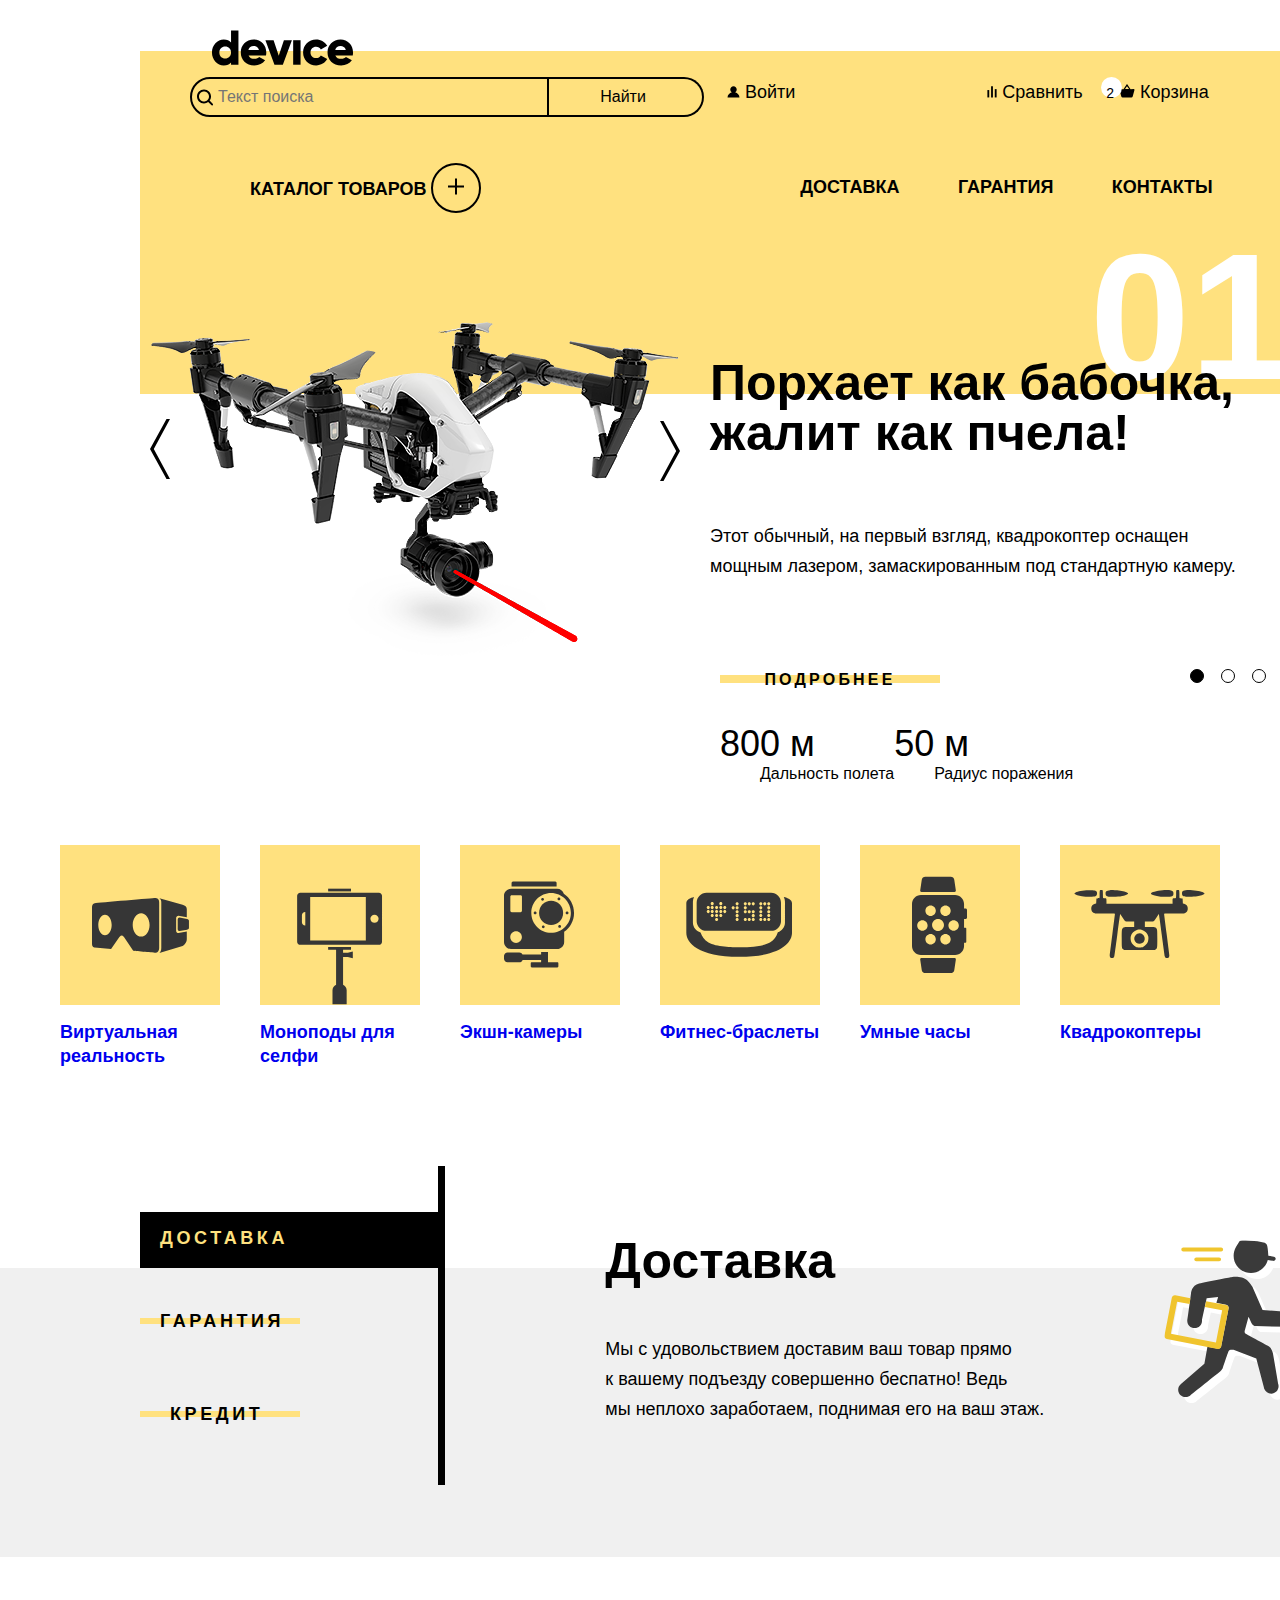
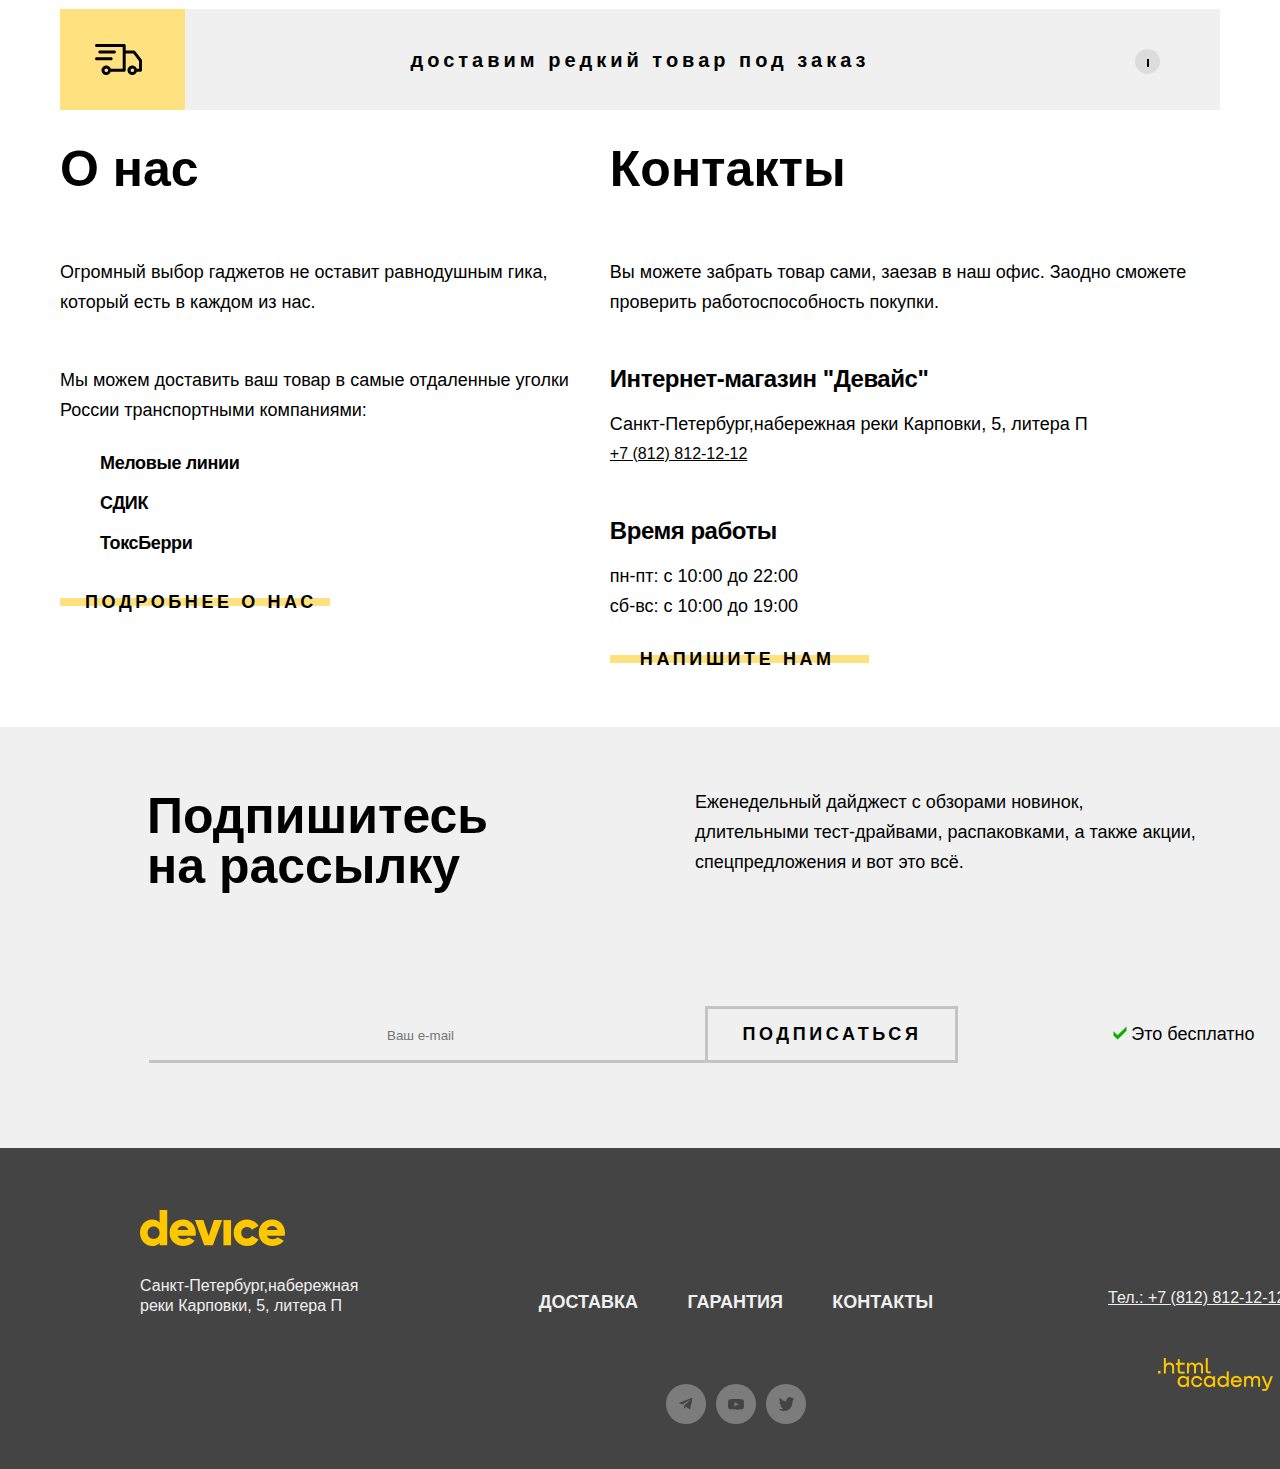
==== commit 5eac8114: "Merge pull request #8 from Vladbystryakov/master" ====
--- a/index.html
+++ b/index.html
@@ -115,12 +115,16 @@
             </ul>
 
             <div class="box-01">
-            <span class="text-white-number-01">01</span></div>
+              <span class="text-white-number-01">01</span>
+            </div>
         </div>
 
       <div class="quadcopt">
+        <button class="button-slider-1 slider" type="button"><img src="/images/main/slider.svg" width="20px" height="60px"></button>
         <img src="./images/main/foto quadcopt.png" class="quadcopt-img" alt="Фотография квадрокоптера" width="560" height="560">
-      </div>
+        <button class="button-slider-2 slider" type="button"><img src="/images/main/slider.svg" width="20px" height="60px"></button>
+      </div>
+
       <div class="description-box">
         <section class="main-description">
           <h1 class="main">Порхает как бабочка,<br>жалит как пчела!</h1>
@@ -131,6 +135,11 @@
          <div class="more">
         <div class="rectangle"></div>
         <button type="button" class="button-main">подробнее</button>
+        </div>
+        <div class="pointer-slider">
+          <div class="pointer pointer-1"></div>
+          <div class="pointer pointer-2"></div>
+          <div class="pointer pointer-3"></div>
         </div>
         <div class="details">
           <div class="far">
--- a/styles/styles.css
+++ b/styles/styles.css
@@ -379,6 +379,7 @@
 .catalog-main {
     position: relative;
 }
+
 .dropdown-menu {
     display: flex;
     width: 1160px;
@@ -487,6 +488,55 @@
     margin-left: 120px;
 }
 
+.quadcopt-img {
+    width: 100%;
+}
+
+.slider {
+    border: none;
+    background: transparent;
+    position: absolute;
+    margin: auto;
+    top:0;
+    bottom:0;
+    cursor: pointer;
+    height: 70px;
+    width: 40px;
+}
+
+.button-slider-1 {
+    margin-left: 20px;
+}
+
+.button-slider-1:hover {
+    opacity: 0.6;
+}
+
+.button-slider-1:active {
+    opacity: 0.3;
+}
+
+.button-slider-1:focus {
+    box-shadow: inset 0 0 0 2px #AF4FFF;
+}
+
+.button-slider-2 {
+    transform: scale(-1,-1);
+    margin-left: -30px;
+}
+
+.button-slider-2:hover {
+    opacity: 0.6;
+}
+
+.button-slider-2:active {
+    opacity: 0.3;
+}
+
+.button-slider-2:focus {
+    box-shadow: inset 0 0 0 2px #AF4FFF;
+}
+
 .description-box {
     display: flex;
     flex-direction: column;
@@ -521,6 +571,64 @@
 
 .more:disabled {
     opacity: 50%;
+}
+
+.pointer-slider {
+    display: flex;
+    justify-content: space-between;
+    width: 76px;
+    margin-left: 480px;
+    margin-top: -40px;
+    flex-wrap: wrap;
+}
+
+.pointer {
+    width: 12px;
+    height: 12px;
+    border-radius: 50%;
+    background: transparent;
+    border: 1px solid #000;
+    cursor: pointer;
+}
+
+.pointer-1 {
+    background-color: #000;
+}
+
+.pointer-1:hover {
+    opacity: 0.7;
+}
+
+.pointer-1:active {
+    opacity: 0.3;
+}
+
+.pointer-1:focus {
+    box-shadow: inset 0 0 0 2px #AF4FFF;
+}
+
+.pointer-2:hover {
+  opacity: 0.7;
+}
+
+.pointer-2:active {
+  opacity: 0.3;
+}
+
+.pointer-2:focus {
+  box-shadow: inset 0 0 0 2px #AF4FFF;
+}
+
+.pointer-3:hover {
+  opacity: 0.7;
+}
+
+.pointer-3.active {
+  opacity: 0.3;
+}
+
+.pointer-3:focus {
+  box-shadow: inset 0 0 0 2px #AF4FFF;
 }
 
 .details {
@@ -1472,6 +1580,81 @@
     border: none;
 }
 
+.wrapper {
+    position: relative;
+    width: 200px;
+    height: 95px;
+}
+
+.container {
+    position: relative;
+    width: 100%;
+    height: 40px;
+}
+
+input[type="range"]{
+    appearance: none;
+    width:100%;
+    outline: none;
+    position: absolute;
+    margin:auto;
+    top:0;
+    bottom:0;
+    background: transparent;
+    pointer-events: none;
+}
+
+.slider-track {
+    width: 100%;
+    height: 5px;
+    background-color: #DCDCDC;
+    position: absolute;
+    margin: auto;
+    top:0;
+    bottom:0;
+    border-radius: 5px;
+}
+
+input[type="range"]::-webkit-slider-runnable-track {
+    height: 5px;
+}
+
+input[type="range"]::-webkit-slider-thumb {
+    appearance: none;
+    width: 18px;
+    height: 18px;
+    border-radius: 50%;
+    background-color: #EBEBEB;
+    border: 2px solid #000;
+    cursor: pointer;
+    pointer-events: auto;
+    margin-top: -5px;
+}
+
+input[type="range"]:active::-webkit-slider-thumb {
+    pointer-events: auto;
+    background-color: #000;
+}
+
+.values {
+    display: flex;
+    font-family: 'Rubik',sans-serif;
+    font-style: normal;
+    font-weight: 400;
+    font-size: 15px;
+    line-height: 18px;
+    opacity: 0.3;
+    position: relative;
+}
+
+.slider-2 {
+    padding-left: 100px;
+}
+
+.range2 {
+    padding-left: 70px;
+}
+
 .catalog-filter {
     display: flex;
     flex-direction: column;
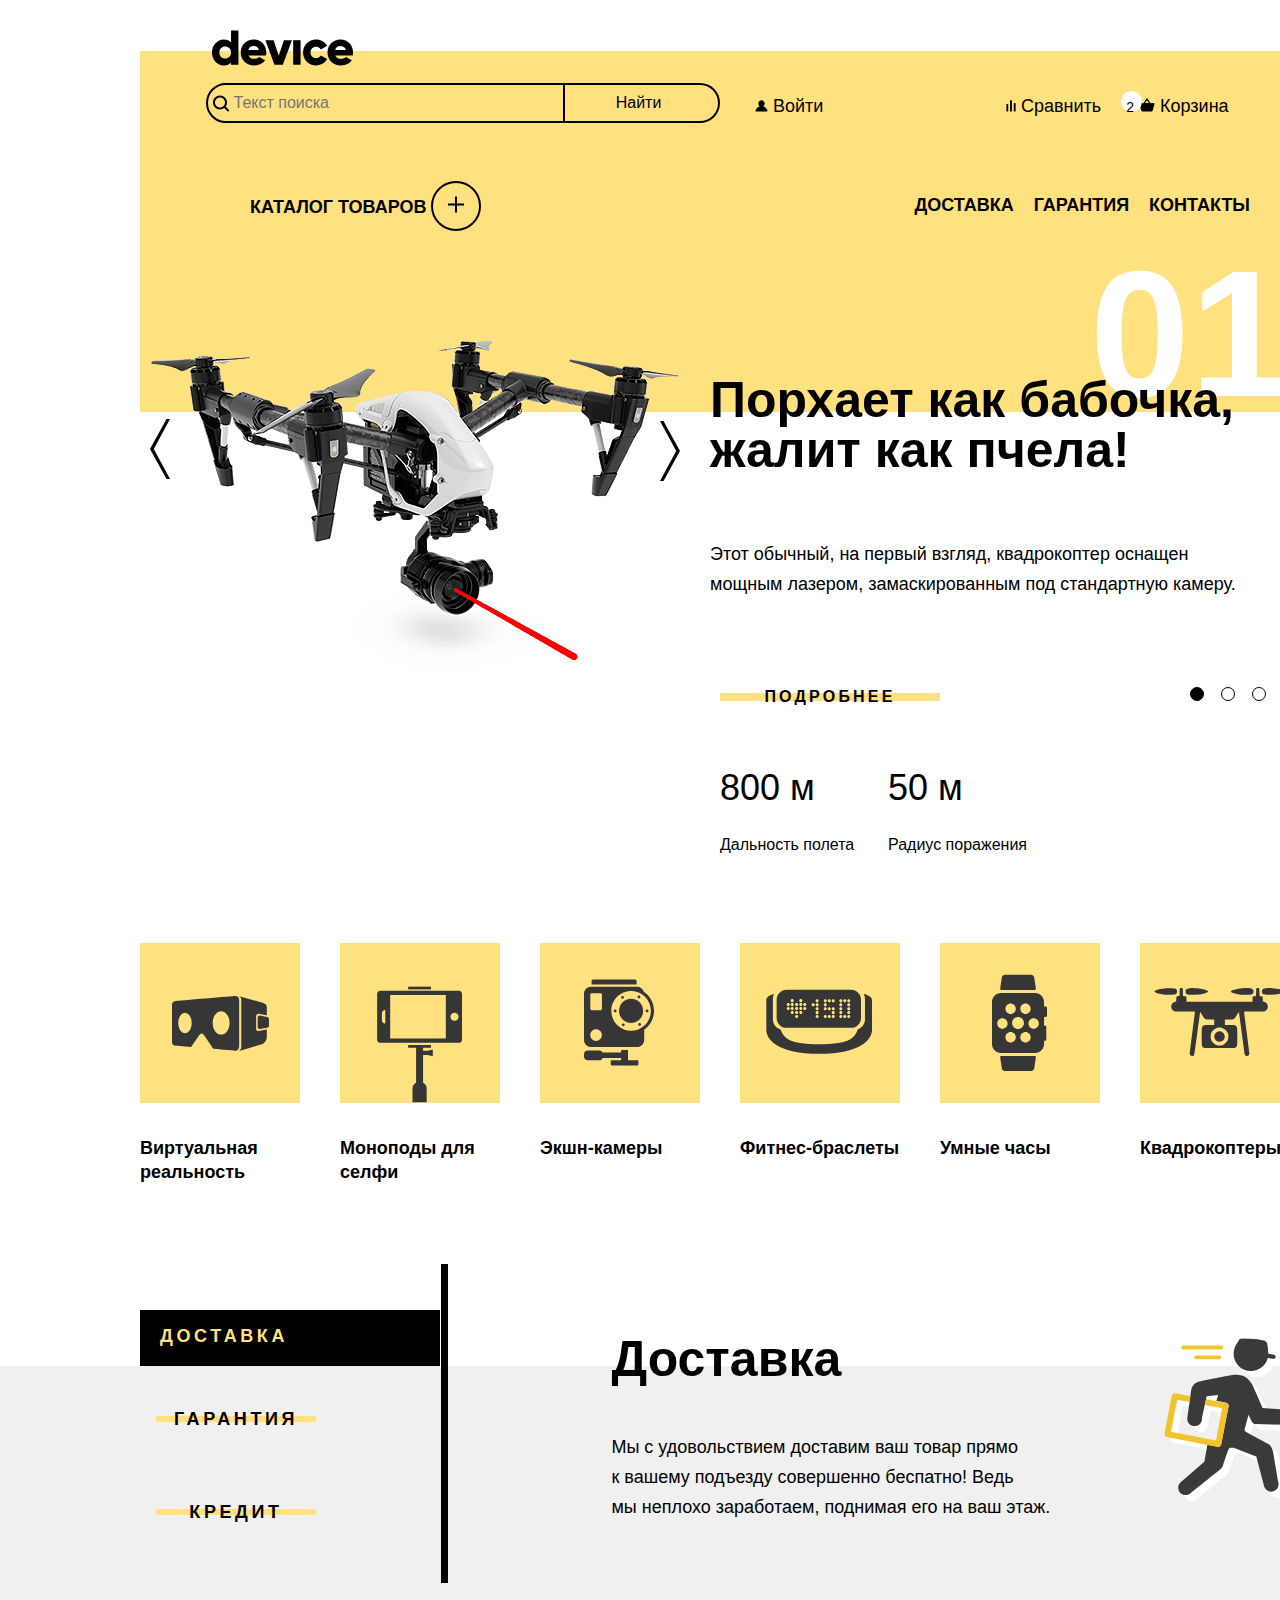
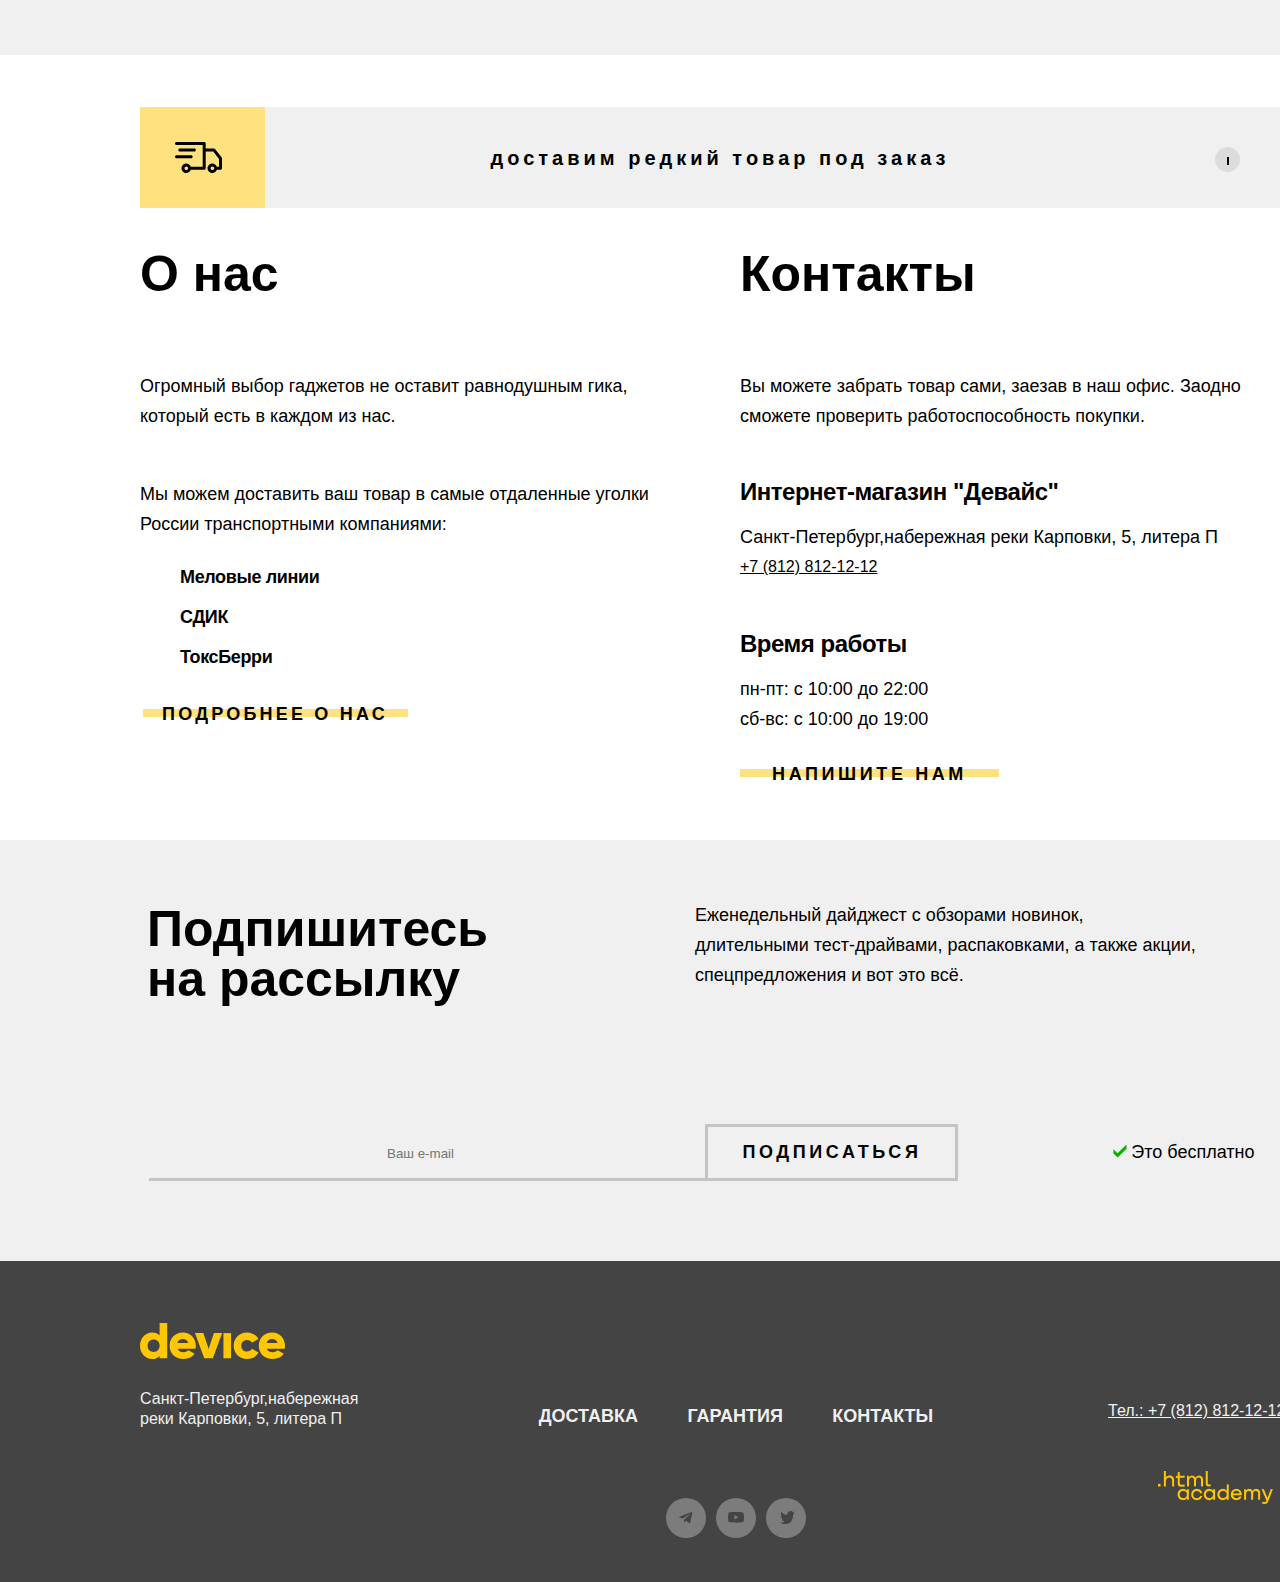
==== commit 4afd694d: "Merge pull request #10 from Vladbystryakov/master" ====
--- a/index.html
+++ b/index.html
@@ -3,21 +3,26 @@
   <head>
     <meta charset="utf-8">
     <title>HTML Academy: Девайс</title>
+    <link rel="icon" href="./images/фавиконка.svg" type="image/svg+xml">
     <link rel="stylesheet" href="./styles/styles.css">
   </head>
   <body>
       <header class="page-header">
-        <a href="#"><div class="logo-box">
-          <img src="./images/header/logo.svg" class="logo" alt="Логотип Девайс" width="145" height="36">
-        </div></a>
+        <a href="#">
+          <div class="logo-box">
+            <img src="./images/header/logo.svg" class="logo" alt="Логотип Девайс" width="145" height="36">
+          </div>
+        </a>
         <div class="header">
           <nav class="icons-navigation">
             <ul class="icons-navigation-user">
               <li class="icons search">
-                  <form class="icons search-general">
+                <fieldset class="search-header">
+                  <form class="icons search-general" action="https://echo.htmlacademy.ru/" method="post">
                     <input type="search" name="search" class="search-text" placeholder="Текст поиска">
                     <button type="submit" class="search-button">Найти</button>
                   </form>
+                </fieldset>
               </li>
               <li class="icons enter">
                 <a href="#" class="navigation-link-enter">
@@ -26,58 +31,57 @@
                     Войти
                   </span>
                 </a>
-             </li>
-            <div class="compare-bin">
+              </li>
               <li class="icons item-user">
                 <a href="#" class="navigation-link-compare">
                   <img src="./images/header/compare.svg" alt="сравнение-иконка" width="10" height="12" class="compare">
-                  <span class="icons compare">
-                  Сравнить
-                  </span>
-                </a>
-              </li>
-              <li class="icons item-user">
-                <a href="#" class="navigation-link-bin">
+                    <span class="icons compare">
+                      Сравнить
+                    </span>
+                </a>
+              </li>
+              <li class="icons item-user bin-item">
+                  <a href="#" class="navigation-link-bin">
                   <div class="rectangle-white"></div>
                   <span class="icons number">2</span>
                   <img src="./images/header/bin.svg" alt="корзина" width="16" height="14" class="bin">
                   <span class="icons bin">
                     Корзина
                   </span>
-                </a>
+                    </a>
                 <div class="popover popover-cart">
+                  <div class="arrow"></div>
                   <div class="popover-content">
                     <div class="popover-cart-1">
-                      <img src="/images/catalog/selfie-stick.jpg" width="39px" height="43px" class="popover-img-1">
+                      <img src="./images/catalog/selfie-stick.jpg" alt="Изображение любительской селфи-палки" width="39" height="43" class="popover-img-1">
                       <p class="popover-title-1">Любительская <br> селфи-палка</p>
-                      <button type="button" class="close-button-1"><img src="images/header/close-button.svg" width="10px" height="10px"></button>
+                      <button type="button" class="close-button-1"><img src="./images/header/close-button.svg" alt="Профессиональная селфи-палка" width="10" height="10"></button>
                     </div>
                     <div class="popover-cart-2">
-                      <img src="/images/catalog/stick-pro-foto.jpg" width="39px" height="43px" class="popover-img-2">
+                      <img src="./images/catalog/stick-pro-foto.jpg" alt="Изображение профессиональной селфи-палки" width="39" height="43" class="popover-img-2">
                       <p class="popover-title-2">Профессиональная <br> селфи-палка</p>
-                      <button type="button" class="close-button-1"><img src="images/header/close-button.svg" width="10px" height="10px"></button>
+                      <button type="button" class="close-button-1"><img src="./images/header/close-button.svg" alt="кнопка-закрыть" width="10" height="10"></button>
                     </div>
                     <div class="popover-cart-3">
                       <span>Товаров: 2</span>
                       <span>Сумма: 2000 Р</span>
                     </div>
                     <div class="popover-link">
-                      <a class="open-bin" href="#">открыть корзину</a>
+                      <a class="open-bin" href="#"><span class="popover-text">открыть корзину</span></a>
                     </div>
                   </div>
                 </div>
               </li>
-             </div>
-           </ul>
+             </ul>
           </nav>
 
-            <ul class="navigation navigation-list">
-              <li class="navigation navigation-item-catalog">
+            <ul class="navigation-list">
+              <li class="navigation-item-catalog">
                 <div class="catalog-box-header">
                   <a href="catalog.html" class="link catalog-main">
-                  каталог товаров
+                    каталог товаров
                   </a>
-                  <button type="button" class="navigation-button"><img src="/images/header/plus.svg" width="16px" height=""></button>
+                  <button type="button" class="navigation-button"><img src="./images/header/plus.svg" alt="Кнопка раскрыть меню" width="16"></button>
                   <div class="dropdown-menu">
                     <div class="menu menu-1">
                       <a href="#" class="menu-vr">Виртуальная реальность</a>
@@ -94,8 +98,7 @@
                   </div>
                 </div>
               </li>
-              <div class="navigation-item">
-              <li class="navigation">
+              <li class="navigation navigation-warranty">
                 <a href="#" class="link delivery-main">
                   доставка
                 </a>
@@ -105,13 +108,11 @@
                   гарантия
                 </a>
               </li>
-            </li>
               <li class="navigation">
                 <a href="#" class="link contacts-main">
                   контакты
                 </a>
               </li>
-            </div>
             </ul>
 
             <div class="box-01">
@@ -120,9 +121,9 @@
         </div>
 
       <div class="quadcopt">
-        <button class="button-slider-1 slider" type="button"><img src="/images/main/slider.svg" width="20px" height="60px"></button>
-        <img src="./images/main/foto quadcopt.png" class="quadcopt-img" alt="Фотография квадрокоптера" width="560" height="560">
-        <button class="button-slider-2 slider" type="button"><img src="/images/main/slider.svg" width="20px" height="60px"></button>
+        <button class="button-slider-1 slider" type="button"><img src="./images/main/slider.svg" alt="Стрелка влево" width="20" height="60"></button>
+        <img src="./images/main/foto-quadcopt.png" class="quadcopt-img" alt="Фотография квадрокоптера" width="560" height="560">
+        <button class="button-slider-2 slider" type="button"><img src="./images/main/slider.svg" alt="Стрелка вправо" width="20" height="60"></button>
       </div>
 
       <div class="description-box">
@@ -143,14 +144,16 @@
         </div>
         <div class="details">
           <div class="far">
-          <dl class="description-800m">
-            <dt>800 м</dt>
-          <dd class="description-distance">Дальность полета</dd>
+            <dl class="description-800m">
+              <dt>800 м</dt>
+              <dd class="description-distance">Дальность полета</dd>
+            </dl>
           </div>
           <div class="radius">
-          <dl class="advantage-50m">
-            <dt>50 м</dt>
-          <dd class="advantage">Радиус поражения</dd>
+            <dl class="advantage-50m">
+              <dt>50 м</dt>
+              <dd class="advantage">Радиус поражения</dd>
+            </dl>
           </div>
         </div>
       </div>
@@ -161,65 +164,60 @@
         <li class="content">
           <a href="#" class="products-link">
             <div class="products-box">
-             <img src="./images/main/glasses.svg" class="vr" alt="Изображение VR очков"
-                width="97" height="55">
+             <img src="./images/main/glasses.svg" class="vr" alt="Изображение VR очков" width="97" height="55">
             </div>
             <div class="content-description">
-            <h2 class="products-description">Виртуальная <br> реальность</h2>
+            <span class="products-description">Виртуальная <br> реальность</span>
             </div></a>
         </li>
         <li class="content">
             <a href="#" class="products-link">
               <div class="products-box">
-                <img src="./images/main/selfie stick .svg" class="selfie" alt="Изображение selfie палки"
-                  width="86" height="117">
-              </div>
-              <div class="content-description">
-                <h2 class="products-description">Моноподы для селфи</h2>
-              </div>
-            </a>
-        </li>
-        <li class="content">
-            <a href="#" class="products-link">
-              <div class="products-box">
-                <img src="./images/main/camera.svg" class="cameras" alt="Изображение action камеры"
-                  width="71" height="87">
-              </div>
-              <div class="content-description">
-                <h2 class="products-description">Экшн-камеры</h2>
-              </div>
-            </a>
-        </li>
-        <li class="content">
-            <a href="#" class="priducts-link">
+                <img src="./images/main/selfie-stick.svg" class="selfie" alt="Изображение selfie палки" width="86" height="117">
+              </div>
+              <div class="content-description">
+                <span class="products-description">Моноподы для селфи</span>
+              </div>
+            </a>
+        </li>
+        <li class="content">
+            <a href="#" class="products-link">
+              <div class="products-box">
+                <img src="./images/main/camera.svg" class="cameras" alt="Изображение action камеры" width="71" height="87">
+              </div>
+              <div class="content-description">
+                <span class="products-description">Экшн-камеры</span>
+              </div>
+            </a>
+        </li>
+        <li class="content">
+            <a href="#" class="products-link">
               <div class="products-box">
                 <img src="./images/main/wristband.svg" class="fitness-wristband" alt="Изображение fitness браслета"
                   width="107" height="65">
               </div>
               <div class="content-description">
-                <h2 class="products-description">Фитнес-браслеты</h2>
-              </div>
-            </a>
-        </li>
-        <li class="content">
-            <a href="#" class="products-link">
-              <div class="products-box">
-                <img src="./images/main/watch.svg" class="smart-watch" alt="Изображение умных часов"
-                  width="56" height="98">
-              </div>
-              <div class="content-description">
-                <h2 class="products-description">Умные часы</h2>
-              </div>
-            </a>
-        </li>
-        <li class="content">
-            <a href="#" class="products-link">
-              <div class="products-box">
-                <img src="./images/main/quadcopt.svg" class="copter" alt="Изображение квадрокоптера"
-                  width="132" height="69">
-              </div>
-              <div class="content-description">
-                <h2 class="products-description">Квадрокоптеры</h2>
+                <span class="products-description">Фитнес-браслеты</span>
+              </div>
+            </a>
+        </li>
+        <li class="content">
+            <a href="#" class="products-link">
+              <div class="products-box">
+                <img src="./images/main/watch.svg" class="smart-watch" alt="Изображение умных часов" width="56" height="98">
+              </div>
+              <div class="content-description">
+                <span class="products-description">Умные часы</span>
+              </div>
+            </a>
+        </li>
+        <li class="content">
+            <a href="#" class="products-link">
+              <div class="products-box">
+                <img src="./images/main/quadcopt.svg" class="copter" alt="Изображение квадрокоптера" width="132" height="69">
+              </div>
+              <div class="content-description">
+                <span class="products-description">Квадрокоптеры</span>
               </div>
             </a>
           </li>
@@ -229,41 +227,41 @@
         <section class="delivery-warranty-credit">
           <div class="delivery-container">
             <ul class="delivery-list">
-              <li class="item delivery text">
-                доставка
-              </li>
-              <li class="item warranty">гарантия</li>
-              <div class="rectangle-warranty"></div>
-              <li class="item credit">кредит</li>
-              <div class="rectangle-credit"></div>
+              <li class="item delivery text">доставка</li>
+              <li class="item warranty">
+                <span class="warranty-text">гарантия</span>
+                <div class="rectangle-warranty"></div>
+              </li>
+              <li class="item credit">
+                <span class="credit-text">кредит</span>
+                <div class="rectangle-credit"></div>
+              </li>
             </ul>
             <div class="rectangle-list"></div>
             <div class="delivery-box">
-              <h1 class="delivery-head">Доставка</h1>
+              <h2 class="delivery-head">Доставка</h2>
               <p class="description">Мы с удовольствием доставим ваш товар прямо<br> к вашему подъезду совершенно беспатно!
                 Ведь<br> мы неплохо заработаем, поднимая его на ваш этаж.</p>
             </div>
-            <img src="./images/main/delivery man.svg" class="delivery-man" alt="Изображение доставщика"
-                width="136" height="164">
+            <img src="./images/main/delivery-man.svg" class="delivery-man" alt="Изображение доставщика" width="136" height="164">
             </div>
         </section>
       </div>
 
       <div class="delivery-only">
-        <section class="delivery-only-image">
-          <img src="./images/main/car.svg" class="delivery-car" alt="Иконка машины"
-           width="47" height="31">
-        </section>
+        <div class="delivery-only-image">
+          <img src="./images/main/car.svg" class="delivery-car" alt="Иконка машины" width="47" height="31">
+        </div>
         <p class="only delivery-only-text">доставим редкий товар под заказ</p>
-        <a href="#" class="delivery-only-link" width="125px" height="100px">
-          <img src="./images/main/point.svg" class="delivery-only-icon" alt="перевернутый знак"
-          width="2" height="8">
-        <div class="circle"></div></a>
-      </div>
-
-      <div class="about-contacts">
+        <a href="#" class="delivery-only-link">
+          <img src="./images/main/point.svg" class="delivery-only-icon" alt="перевернутый знак" width="2" height="8">
+          <div class="circle"></div>
+        </a>
+      </div>
+
+    <div class="about-contacts">
       <section class="about">
-        <h1 class="about">О нас</h1>
+        <h2 class="about">О нас</h2>
         <p class="description about-us">Огромный выбор гаджетов не оставит равнодушным
         гика, который есть в каждом из нас.</p>
         <p class="description">Мы можем доставить ваш товар в самые отдаленные уголки России транспортными компаниями:</p>
@@ -273,13 +271,15 @@
           <li class="comp">ТоксБерри</li>
         </ol>
         <div class="about-link-box">
-          <a href="#" class="link about-link">подробнее о нас</a>
+          <div class="about-link">
+            <a href="#" class="link ">подробнее о нас</a>
+          </div>
           <div class="rectangle-about"></div>
         </div>
       </section>
 
       <section class="contacts" id="contacts">
-        <h1 class="contacts">Контакты</h1>
+        <h2 class="contacts">Контакты</h2>
         <p class="description contacts">Вы можете забрать товар сами, заезав в наш офис.
         Заодно сможете проверить работоспособность покупки.</p>
         <h2 class="comp time" >Интернет-магазин "Девайс"</h2>
@@ -287,7 +287,7 @@
           <a class="tel" href="tel:+78128121212">+7 (812) 812-12-12</a>
         </address>
         <ul class="time">
-          <h2 class="comp time"> Время работы</h2>
+          <li><h2 class="comp time"> Время работы</h2></li>
           <li class="description">пн-пт: с 10:00 до 22:00</li>
           <li class="description">сб-вс: с 10:00 до 19:00</li>
         </ul>
@@ -296,11 +296,11 @@
           <div class="rectangle-write"></div>
         </div>
       </section>
-      </div>
+    </div>
 
       <section class="mailing">
         <div class="describe-subscription">
-          <h1 class="describe">Подпишитесь на рассылку</h1>
+          <h2 class="describe">Подпишитесь на рассылку</h2>
           <p class="description subscription">Еженедельный дайджест с обзорами новинок,<br>
             длительными тест-драйвами, распаковками, а также акции,<br>
             спецпредложения и вот это всё.</p>
@@ -309,9 +309,9 @@
           <label class="email">
             <input type="email" class="email-date" name="email-date" placeholder="Ваш e-mail">
           </label>
-          <button type="button" class="button-email">подписаться</button>
+          <button type="submit" value="подписаться" class="button-email">подписаться</button>
           <div class="rectangle-email"></div>
-          <img src="./images/main/green mark.svg" alt="галочка" class="free" width="14" height="14">
+          <img src="./images/main/green-mark.svg" alt="галочка" class="free" width="14" height="14">
           <span class="description">Это бесплатно</span>
         </form>
       </section>
@@ -319,7 +319,7 @@
 
     <footer class="page-footer">
       <div class="logo-description">
-        <img src="./images/footer/logo_footer.svg" class="footer logo-footer" alt="Логотип Девайс" width="144.9" height="36">
+        <img src="./images/footer/logo_footer.svg" class="footer logo-footer" alt="Логотип Девайс" width="145" height="36">
         <address class="address-footer">Санкт-Петербург,набережная
                реки Карповки, 5, литера П
         </address>
@@ -331,15 +331,15 @@
           <a href="#contacts" class="link footer-box">контакты</a>
         </div>
         <div class="social">
-          <a href="#"><div class="rectangle-tg rectangle-social"></div></a>
-          <a href="#"><div class="rectangle-youtube rectangle-social"></div></a>
-          <a href="#"><div class="rectangle-twit rectangle-social"></div></a>
+          <a href="#"><div class="rectangle-tg rectangle-social"><img src="./images/footer/tg.svg" alt="Иконка телеграм" class="img-tg" width="14" height="12"></div></a>
+          <a href="#"><div class="rectangle-youtube rectangle-social"><img src="./images/footer/youtube.svg" alt="Иконка ютуб" class="img-youtube" width="16" height="11"></div></a>
+          <a href="#"><div class="rectangle-twit rectangle-social"><img src="./images/footer/twit.svg" alt="Иконка твиттер" class="img-twit" width="15" height="14"></div></a>
         </div>
       </div>
       <div class="academy-contacts">
         <a class="tel white" href="tel:+78128121212">Тел.: +7 (812) 812-12-12</a>
         <a class="academy-logo" href="https://htmlacademy.ru/">
-        <img src="./images/footer/academy logo.png" alt="Логотип Академии" width="114.9" height="32.9"></a>
+        <img src="./images/footer/academy-logo.png" alt="Логотип Академии" width="115" height="33"></a>
       </div>
     </footer>
 
@@ -350,27 +350,25 @@
         </button>
         <section class="auth-form-user-options">
           <h2 class="modal-title-main">Доставка под заказ</h2>
-          <form class="auth-form" action="https://echo.htmlacademy.ru/" method="post" class="auth-form">
+          <form class="auth-form" action="https://echo.htmlacademy.ru/" method="post">
             <div class="field-name-email">
-              <p class="field-group">
-                <legend class="modal-title" for="auth-name">Ваше имя:</legend>
-                <input class="auth-form-field person" type="text" id="auth-name" name="auth-name"
-                  placeholder="Введите имя">
-              </p>
-              <p class="field-group">
-                <legend class="modal-title" for="auth-email">Ваш e-mail:</legend>
-                <input class="auth-form-field mail" type="text" id="auth-email" name="auth-email"
-                  placeholder="Почта">
-              </p>
+              <div class="field-group">
+                <span class="modal-title">Ваше имя:</span>
+                <input class="auth-form-field person" type="text" id="auth-name" name="auth-name" placeholder="Введите имя">
+              </div>
+              <div class="field-group">
+                <span class="modal-title">Ваш e-mail:</span>
+                <input class="auth-form-field mail" type="text" id="auth-email" name="auth-email" placeholder="Почта">
+              </div>
             </div>
             <div class="field-delivery-quality">
-              <p class="field-group">
-                <legend class="modal-title" for="auth-delivery">Что нужно привезти:</legend>
+              <div class="field-group">
+                <span class="modal-title">Что нужно привезти:</span>
                 <input class="auth-form-free" type="text" id="auth-delivery" name="auth-delivery"
                   placeholder="В свободной форме">
-              </p>
+              </div>
               <div class="field-group-box">
-                <p class="modal-title quality" for="auth-quality">Количество:</p>
+                <p class="modal-title quality">Количество:</p>
                 <div class="field-group-quality">
                   <button type="button" onclick="this.nextElementSibling.stepDown()" class="button-modal">-</button>
                   <input class="auth-form-quality" type="number" id="auth-quality" name="auth-quality" value="1" min="1" max="20" step="1">
--- a/styles/styles.css
+++ b/styles/styles.css
@@ -39,7 +39,12 @@
 }
 
 .main-container{
+    display: flex;
+    flex-direction: column;
     flex-grow:1;
+    justify-content: center;
+    align-items: center;
+    margin: 0 auto;
 }
 
 .rectangle {
@@ -71,6 +76,11 @@
     padding: 0;
 }
 
+.search-header {
+    border: none;
+    background: transparent;
+}
+
 .search-text {
     display: flex;
     width: 359px;
@@ -205,6 +215,7 @@
 .enter {
     display: flex;
     justify-content: space-between;
+    align-items: center;
     min-width: 231px;
     min-height: 30px;
     padding: 10px;
@@ -222,13 +233,11 @@
     box-shadow: inset 0 0 0 2px #AF4FFF;
 }
 
-.compare-bin {
-    display: flex;
-    min-width: 240px;
+.item-user {
+    display: flex;
     min-height: 30px;
+    align-items: center;
     padding: 10px;
-    justify-content: space-around;
-    position: relative;
 }
 
 .compare:hover {
@@ -239,8 +248,8 @@
     opacity: 0.3;
 }
 
-.bin:focus {
-    box-shadow: inset 0 0 0 2px #AF4FFF;
+.bin-item {
+    position: relative;
 }
 
 .bin:hover {
@@ -260,10 +269,10 @@
     position: absolute;
     z-index: 1;
     top:0;
-    right: 0px;
-    left: 20px;
-    margin-top: 50px;
-    width:320px;
+    right:0;
+    left:-120px;
+    margin-top: 70px;
+    width: 320px;
     min-height: 301px;
     font-family: 'Rubik', sans-serif;
     font-style: normal;
@@ -276,6 +285,20 @@
     display: none;
 }
 
+.arrow {
+    position: relative;
+    color: #000;
+    width: 0;
+    height: 0;
+    text-align: center;
+    border-top: 10px solid transparent;
+    border-bottom: 10px solid transparent;
+    border-right: 12px solid #000;
+    transform: rotate(90deg);
+    top:-10px;
+    left: 50%;
+}
+
 .popover-open {
     display: block;
 }
@@ -286,13 +309,51 @@
     height: 100%;
     justify-content: space-around;
     min-height: 301px;
-    padding: 10px;
+    padding:0;
+    cursor: pointer;
 }
 
 .popover-cart-1 {
     display: flex;
     justify-content: space-between;
     align-items: center;
+    padding: 0 10px 0 10px;
+}
+
+.popover-cart-1:hover {
+    opacity: 0.7;
+}
+
+.popover-cart-1:active {
+    opacity: 0.3;
+}
+
+.popover-cart-1:focus {
+    box-shadow: inset 0 0 0 2px #AF4FFF;
+}
+
+.popover-cart-2:hover {
+    opacity: 0.7;
+}
+
+.popover-cart-2:active {
+    opacity: 0.3;
+}
+
+.popover-cart-2:focus {
+    box-shadow: inset 0 0 0 2px #AF4FFF;
+}
+
+.close-button-1:hover {
+    opacity: 0.7;
+}
+
+.close-button-1:active {
+    opacity: 0.3;
+}
+
+.close-button-1:focus {
+    box-shadow: inset 0 0 0 2px #AF4FFF;
 }
 
 .close-button-1 {
@@ -307,12 +368,30 @@
     display: flex;
     justify-content: space-between;
     align-items: center;
+    padding: 0 10px 0 10px;
 }
 
 .popover-cart-3 {
     display: flex;
     justify-content: space-between;
     align-items: center;
+    background-color: #444444;
+    height: 50px;
+    padding: 0 10px 0 10px;
+    margin-bottom: 10px;
+}
+
+.popover-text:hover {
+    background-color: #FFE17F;
+}
+
+.popover-text:active {
+    opacity: 0.7;
+}
+
+.popover-text:focus {
+    background: transparent;
+    box-shadow: inset 0 0 0 2px #AF4FFF;
 }
 
 .popover-link {
@@ -321,12 +400,12 @@
 }
 
 .open-bin {
+    display: flex;
     width: 280px;
     height: 50px;
     background-color: #FFF;
     justify-content: center;
-    text-align: center;
-    padding-top: 25px;
+    align-items: center;
     font-family: 'Raleway', sans-serif;
     font-style: normal;
     font-weight: 800;
@@ -337,6 +416,15 @@
     color: #000;
 }
 
+.popover-text {
+    display: flex;
+    align-items: center;
+    justify-content: center;
+    width: 280px;
+    height: 50px;
+    background: transparent;
+}
+
 .rectangle-white {
     position: absolute;
     width: 21px;
@@ -346,16 +434,13 @@
     margin-right: 15px;
 }
 
-.number {
+.icons.number {
+    font-size: 14px;
+    line-height: 17px;
     position: relative;
     z-index: 1;
     margin-left: 5px;
-    align-self: center;
-}
-
-.icons.number {
-    font-size: 14px;
-    line-height: 17px;
+    padding-top:-10px;
 }
 
 .navigation-list {
@@ -395,6 +480,8 @@
     color: #000;
     justify-content: space-around;
     z-index: 1;
+    margin: 0 0 0 -110px;
+    padding: 0;
 }
 
 .menu {
@@ -452,13 +539,12 @@
     box-shadow: inset 0 0 0 2px #AF4FFF;
 }
 
-.navigation-item {
-    display: flex;
-    min-width: 471px;
-    min-height: 21px;
-    padding: 10px;
-    justify-content: space-around;
-    margin-left: 265px;
+.navigation {
+    padding: 0 10px 0 10px;
+}
+
+.navigation-warranty {
+    margin-left: auto;
 }
 
 .header {
@@ -545,6 +631,7 @@
     padding: 10px;
     margin-top: -480px;
     margin-left: 700px;
+    flex-wrap: wrap;
 }
 
 .more {
@@ -633,15 +720,21 @@
 
 .details {
     display: flex;
-    min-width: 307px;
+    width: 307px;
     min-height: 72px;
     padding: 10px;
+    margin: 0;
+    justify-content: space-between;
 }
 
 .far,
 .radius {
     justify-content: start;
-}
+    margin: 0;
+    padding: 0;
+}
+
+
 
 .description-distance,
 .advantage {
@@ -649,6 +742,8 @@
     font-size: 16px;
     font-weight: 400;
     line-height: 30px;
+    padding: 0;
+    margin: 0;
 }
 
 .description-800m,
@@ -657,6 +752,10 @@
     font-weight: 400;
     font-size: 36px;
     line-height: 30px;
+    display: flex;
+    flex-direction: column;
+    justify-content: space-evenly;
+    min-height: 140px;
 }
 
 .products {
@@ -666,21 +765,25 @@
     height: 253px;
     margin: 0 auto;
     padding: 0;
+    top:0;
+    bottom: 0;
 }
 
 .products-link {
-    display: block;
+    display: flex;
+    flex-direction: column;
     width: 160px;
     height: 253px;
     margin: 0;
     padding: 0;
+    justify-content: space-between;
 }
 
 .products-box:hover {
     background-color: #FFC700;
 }
 
-.products-link:focus {
+.products-link:active {
     opacity: 50%;
 }
 
@@ -762,6 +865,8 @@
 }
 
 .text-white-number-01 {
+    font-family: 'Rubik',sans-serif;
+    font-style: normal;
     font-weight: 700;
     font-size: 180px;
     line-height: 30px;
@@ -780,6 +885,15 @@
 h2.navigation {
     font-size: 16px;
     line-height: 19px;
+}
+
+h2 {
+    font-family: 'Raleway', sans-serif;
+    font-style: normal;
+    font-weight: 800;
+    font-size: 50px;
+    line-height: 50px;
+    color: #000;
 }
 
 a {
@@ -830,6 +944,7 @@
     font-weight: 800;
     font-size: 18px;
     line-height: 24px;
+    color: #000;
 }
 
 .delivery-warranty-credit-box {
@@ -875,7 +990,7 @@
 .delivery-box {
     margin-top:70px;
     padding: 0;
-    min-width: 448px;
+    max-width: 448px;
     min-height: 174px;
     margin-right: 100px;
 }
@@ -888,7 +1003,7 @@
 .delivery {
     width: 280px;
     height: 40px;
-    margin-top: 24px;
+    margin-top: 25px;
     color: #FFE17F;
     background-color: #000;
     padding-top: 16px;
@@ -897,12 +1012,19 @@
 
 .warranty {
     position: relative;
+    display: flex;
+    justify-content: center;
+    align-items: center;
     width: 152px;
     height: 20px;
     margin-bottom: 30px;
     padding-left: 20px;
     background: transparent;
+}
+
+.warranty-text {
     z-index: 1;
+    padding: 0;
 }
 
 .rectangle-warranty {
@@ -914,11 +1036,18 @@
 
 .credit {
     position: relative;
+    display: flex;
+    justify-content: center;
+    align-items: center;
     width: 152px;
     height: 20px;
     margin-bottom: 30px;
-    padding-left: 30px;
+    padding-left: 20px;
+}
+
+.credit-text {
     z-index: 1;
+    padding: 0;
 }
 
 .rectangle-credit {
@@ -926,7 +1055,7 @@
     width: 160px;
     height: 6px;
     background-color: #FFE17F;
-    margin-top: 185px;
+
 }
 
 .rectangle-list {
@@ -1033,6 +1162,15 @@
     margin: 0 auto;
     min-height: 545px;
     margin-bottom: 50px;
+    justify-content: space-between;
+}
+
+.about {
+    max-width: 560px;
+}
+
+.contacts {
+    max-width: 560px;
 }
 
 .comp {
@@ -1066,30 +1204,34 @@
 }
 
 .rectangle-about {
-    position: relative;
-    width: 270px;
+    position: absolute;
+    width: 265px;
     height: 8px;
     background-color: #FFE17F;
-    margin-top: 5px;
+    margin: 0;
+    padding: 0;
 }
 
 .about-link {
-    position: absolute;
+    position: relative;
+    width: 257px;
+    height: 40px;
+    background: transparent;
+    text-align: center;
+    z-index: 1;
+    margin-top: 15px;
+    letter-spacing: 0.2em;
+    padding: 0;
+}
+
+.about-link-box {
+    margin: 0;
+    padding: 0;
+    display: flex;
+    align-items: center;
+    justify-content: center;
     width: 270px;
     height: 40px;
-    background: transparent;
-    margin-left: 25px;
-    margin-top: -5px;
-    z-index: 1;
-    letter-spacing: 0.2em;
-    margin-top: 25px;
-}
-
-.about-link-box {
-    display: flex;
-    align-items: center;
-    width: 270px;
-    height: 40px;
 }
 
 .about-link-box:hover {
@@ -1106,13 +1248,12 @@
 
 .write-link {
     position: absolute;
-    width: 259px;
+    width: 247px;
     height: 40px;
     background: transparent;
     z-index: 1;
     letter-spacing: 0.2em;
-    margin-left: 60px;
-    margin-top: 25px;
+    margin-top: 27px;
 }
 
 .rectangle-write {
@@ -1129,6 +1270,9 @@
     display: flex;
     align-items: center;
     justify-content: center;
+    text-align: center;
+    margin: 0;
+    padding: 0;
 }
 
 .write-link-box:hover {
@@ -1373,8 +1517,8 @@
     background-color: #FFC700;
 }
 
-.rectangle-social:active {
-    opacity: 50%;
+.rectangle-social:active{
+    background-color: #FFC700;
 }
 
 .rectangle-social:focus {
@@ -1436,7 +1580,7 @@
     "selfie-stick prof-stick"
     "nowater-stick stick-follow";
     width: 860px;
-    height: 1060px;
+    min-height: 1060px;
     align-items: center;
     justify-items: center;
     grid-area: catalog;
@@ -1580,81 +1724,71 @@
     border: none;
 }
 
-.wrapper {
+.range-group {
+    width: 200px;
+    margin: 0;
+    border: none;
+}
+
+.range-scale {
     position: relative;
-    width: 200px;
-    height: 95px;
-}
-
-.container {
-    position: relative;
-    width: 100%;
-    height: 40px;
-}
-
-input[type="range"]{
+    height: 4px;
+    margin-bottom: 16px;
+    border-radius: 2px;
+    background-color: #000;
+}
+
+.range-bar {
+    position: absolute;
+    height: 4px;
+    background-color: #DCDCDC;
+}
+
+.range-toggle {
+    position: absolute;
+    background-color: ;
+    border:2px solid #000;
+    width: 20px;
+    height: 20px;
+    border-radius: 50%;
+    cursor: pointer;
+  }
+
+.toggle-min {
+    top:-8px;
+    left:-10px;
+  }
+
+.toggle-max {
+    top:-8px;
+    right: -10px;
+  }
+
+.catalog-label {
+    display: flex;
+    margin-right: 5px;
+  }
+
+.range-input {
+    width: 40px;
+    padding: 0 2px;
+    font: inherit;
+    text-align: center;
+    background: transparent;
+    border: none;
+    appearance: textfield;
+}
+
+.range-wrapper-inputs {
+    display: flex;
+    justify-content: center;
+}
+
+.range-input::-webkit-outer-spin-button,
+.range-input::-webkit-inner-spin-button {
     appearance: none;
-    width:100%;
-    outline: none;
-    position: absolute;
-    margin:auto;
-    top:0;
-    bottom:0;
-    background: transparent;
-    pointer-events: none;
-}
-
-.slider-track {
-    width: 100%;
-    height: 5px;
-    background-color: #DCDCDC;
-    position: absolute;
-    margin: auto;
-    top:0;
-    bottom:0;
-    border-radius: 5px;
-}
-
-input[type="range"]::-webkit-slider-runnable-track {
-    height: 5px;
-}
-
-input[type="range"]::-webkit-slider-thumb {
-    appearance: none;
-    width: 18px;
-    height: 18px;
-    border-radius: 50%;
-    background-color: #EBEBEB;
-    border: 2px solid #000;
-    cursor: pointer;
-    pointer-events: auto;
-    margin-top: -5px;
-}
-
-input[type="range"]:active::-webkit-slider-thumb {
-    pointer-events: auto;
-    background-color: #000;
-}
-
-.values {
-    display: flex;
-    font-family: 'Rubik',sans-serif;
-    font-style: normal;
-    font-weight: 400;
-    font-size: 15px;
-    line-height: 18px;
-    opacity: 0.3;
-    position: relative;
-}
-
-.slider-2 {
-    padding-left: 100px;
-}
-
-.range2 {
-    padding-left: 70px;
-}
-
+    margin: 0;
+}
 .catalog-filter {
     display: flex;
     flex-direction: column;
@@ -1688,20 +1822,23 @@
     font-weight: 800;
     font-size: 18px;
     line-height: 21px;
-    text-align: center;
     letter-spacing: 0.2em;
     text-transform: uppercase;
     border: none;
     background: transparent;
     cursor: pointer;
+    margin: 0;
+    padding: 0;
 }
 
 .button-show-box {
     width: 210px;
-    height: 20px;
+    height: 30px;
     display: flex;
     align-items: center;
     justify-content: center;
+    margin: 0;
+    padding: 0;
 }
 
 .button-show-box:hover {
@@ -1771,35 +1908,51 @@
 }
 
 .rectangle-tg {
+    display: flex;
     width: 40px;
     height: 40px;
     border-radius: 50%;
-    background-image: url("/images/footer/tg.svg");
-    background-repeat: no-repeat;
+    justify-content: center;
+    align-items: center;
     background-color: rgba(255, 255, 255, 0.3);
-    background-position: center;
+}
+
+.img-tg:active {
+    opacity: 0.3;
+}
+
+.img-youtube:active {
+    opacity: 0.3;
+}
+
+.img-twit:active {
+    opacity: 0.3;
 }
 
 .rectangle-youtube {
+    display: flex;
     width: 40px;
     height: 40px;
     border-radius: 50%;
     background-color: #F0F0F0;
-    background-image: url("/images/footer/youtube.svg");
-    background-repeat: no-repeat;
-    background-position: center;
+    justify-content: center;
+    align-items: center;
     background-color: rgba(255, 255, 255, 0.3);
 }
 
 .rectangle-twit {
+    display: flex;
     width: 40px;
     height: 40px;
     border-radius: 50%;
+    justify-content: center;
+    align-items: center;
     background-color: #F0F0F0;
-    background-image: url("/images/footer/twit.svg");
-    background-position: center;
-    background-repeat: no-repeat;
     background-color: rgba(255, 255, 255, 0.3);
+}
+
+.img-twit {
+    margin-left: 2px;
 }
 
 .modal-container {
